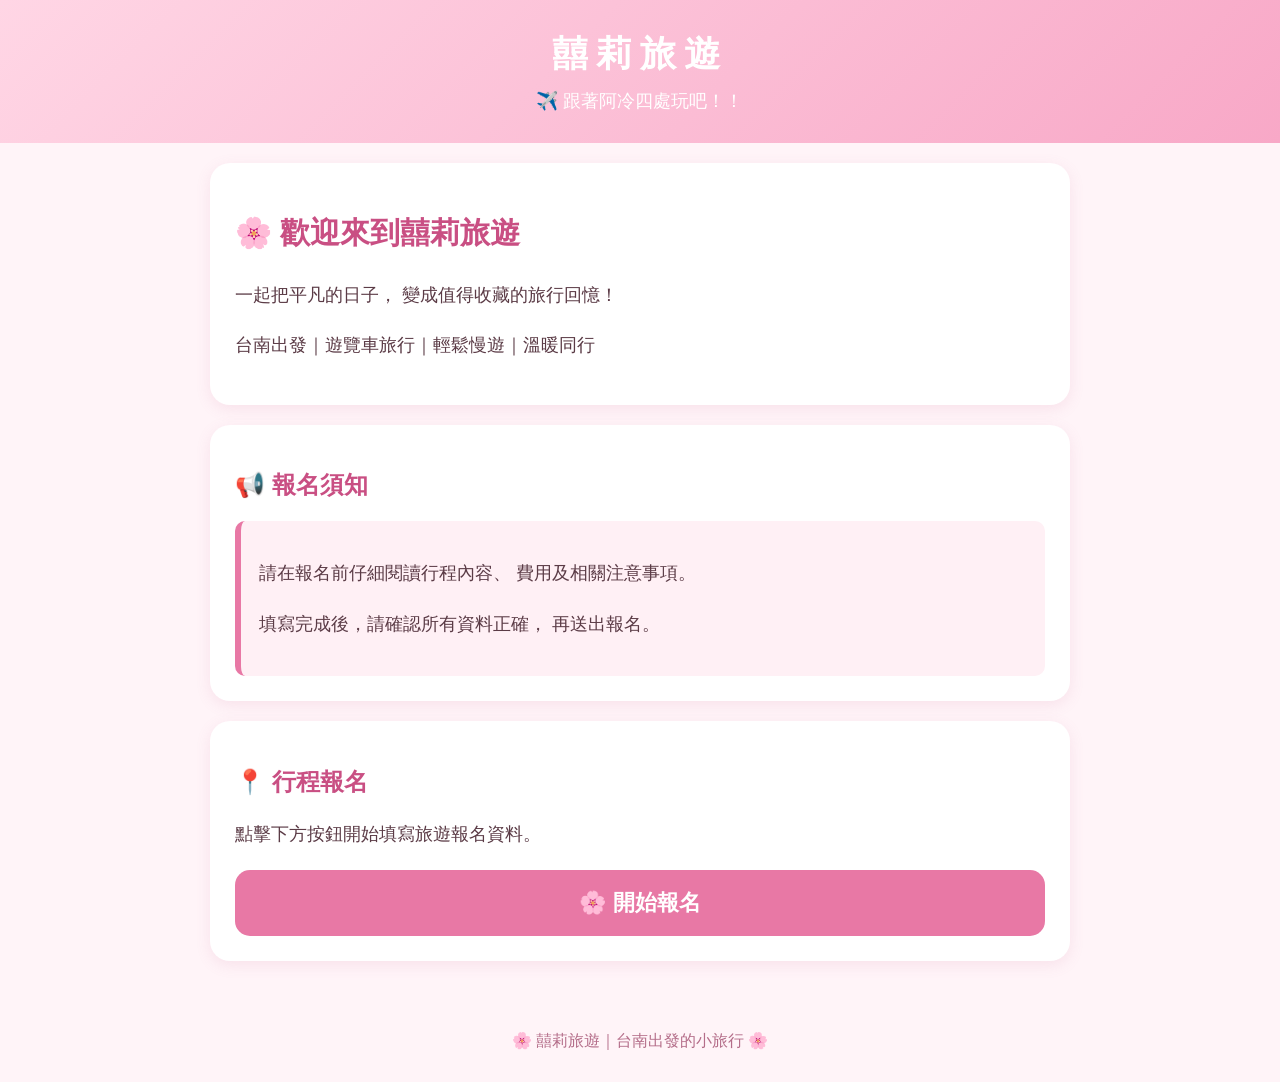
==== index.html @ 1eeaa3bc "Create index.html" ====
<!DOCTYPE html>
<html lang="zh-TW">
<head>
    <meta charset="UTF-8">
    <meta name="viewport" content="width=device-width, initial-scale=1.0">

    <title>囍莉旅遊｜旅遊報名</title>

    <style>
        * {
            box-sizing: border-box;
        }

        body {
            margin: 0;
            font-family: "Microsoft JhengHei", "Noto Sans TC", sans-serif;
            background: #fff4f8;
            color: #5b3b46;
        }

        header {
            padding: 30px 20px;
            text-align: center;
            background: linear-gradient(135deg, #ffd6e5, #f8a8c7);
        }

        .logo {
            font-size: 36px;
            font-weight: bold;
            color: white;
            letter-spacing: 8px;
        }

        .subtitle {
            margin-top: 10px;
            font-size: 18px;
            color: #fff;
        }

        .container {
            max-width: 900px;
            margin: auto;
            padding: 20px;
        }

        .card {
            background: white;
            border-radius: 20px;
            padding: 25px;
            margin-bottom: 20px;
            box-shadow: 0 4px 15px rgba(200, 100, 140, 0.12);
        }

        h1 {
            font-size: 30px;
            color: #c94f83;
        }

        h2 {
            font-size: 24px;
            color: #c94f83;
        }

        p {
            font-size: 18px;
            line-height: 1.8;
        }

        .button {
            display: block;
            width: 100%;
            padding: 18px;
            border: none;
            border-radius: 15px;
            background: #e878a5;
            color: white;
            font-size: 22px;
            font-weight: bold;
            text-align: center;
            cursor: pointer;
            margin-top: 20px;
        }

        .button:hover {
            background: #d85c8d;
        }

        .notice {
            background: #fff0f5;
            border-left: 6px solid #e878a5;
            padding: 18px;
            border-radius: 10px;
        }

        footer {
            text-align: center;
            padding: 30px 20px;
            color: #b46d89;
        }
    </style>
</head>

<body>

    <header>
        <div class="logo">囍莉旅遊</div>
        <div class="subtitle">✈️ 跟著阿冷四處玩吧！！</div>
    </header>

    <main class="container">

        <section class="card">
            <h1>🌸 歡迎來到囍莉旅遊</h1>

            <p>
                一起把平凡的日子，
                變成值得收藏的旅行回憶！
            </p>

            <p>
                台南出發｜遊覽車旅行｜輕鬆慢遊｜溫暖同行
            </p>
        </section>

        <section class="card">
            <h2>📢 報名須知</h2>

            <div class="notice">
                <p>
                    請在報名前仔細閱讀行程內容、
                    費用及相關注意事項。
                </p>

                <p>
                    填寫完成後，請確認所有資料正確，
                    再送出報名。
                </p>
            </div>
        </section>

        <section class="card">
            <h2>📍 行程報名</h2>

            <p>
                點擊下方按鈕開始填寫旅遊報名資料。
            </p>

            <button class="button">
                🌸 開始報名
            </button>
        </section>

    </main>

    <footer>
        🌸 囍莉旅遊｜台南出發的小旅行 🌸
    </footer>

</body>
</html>
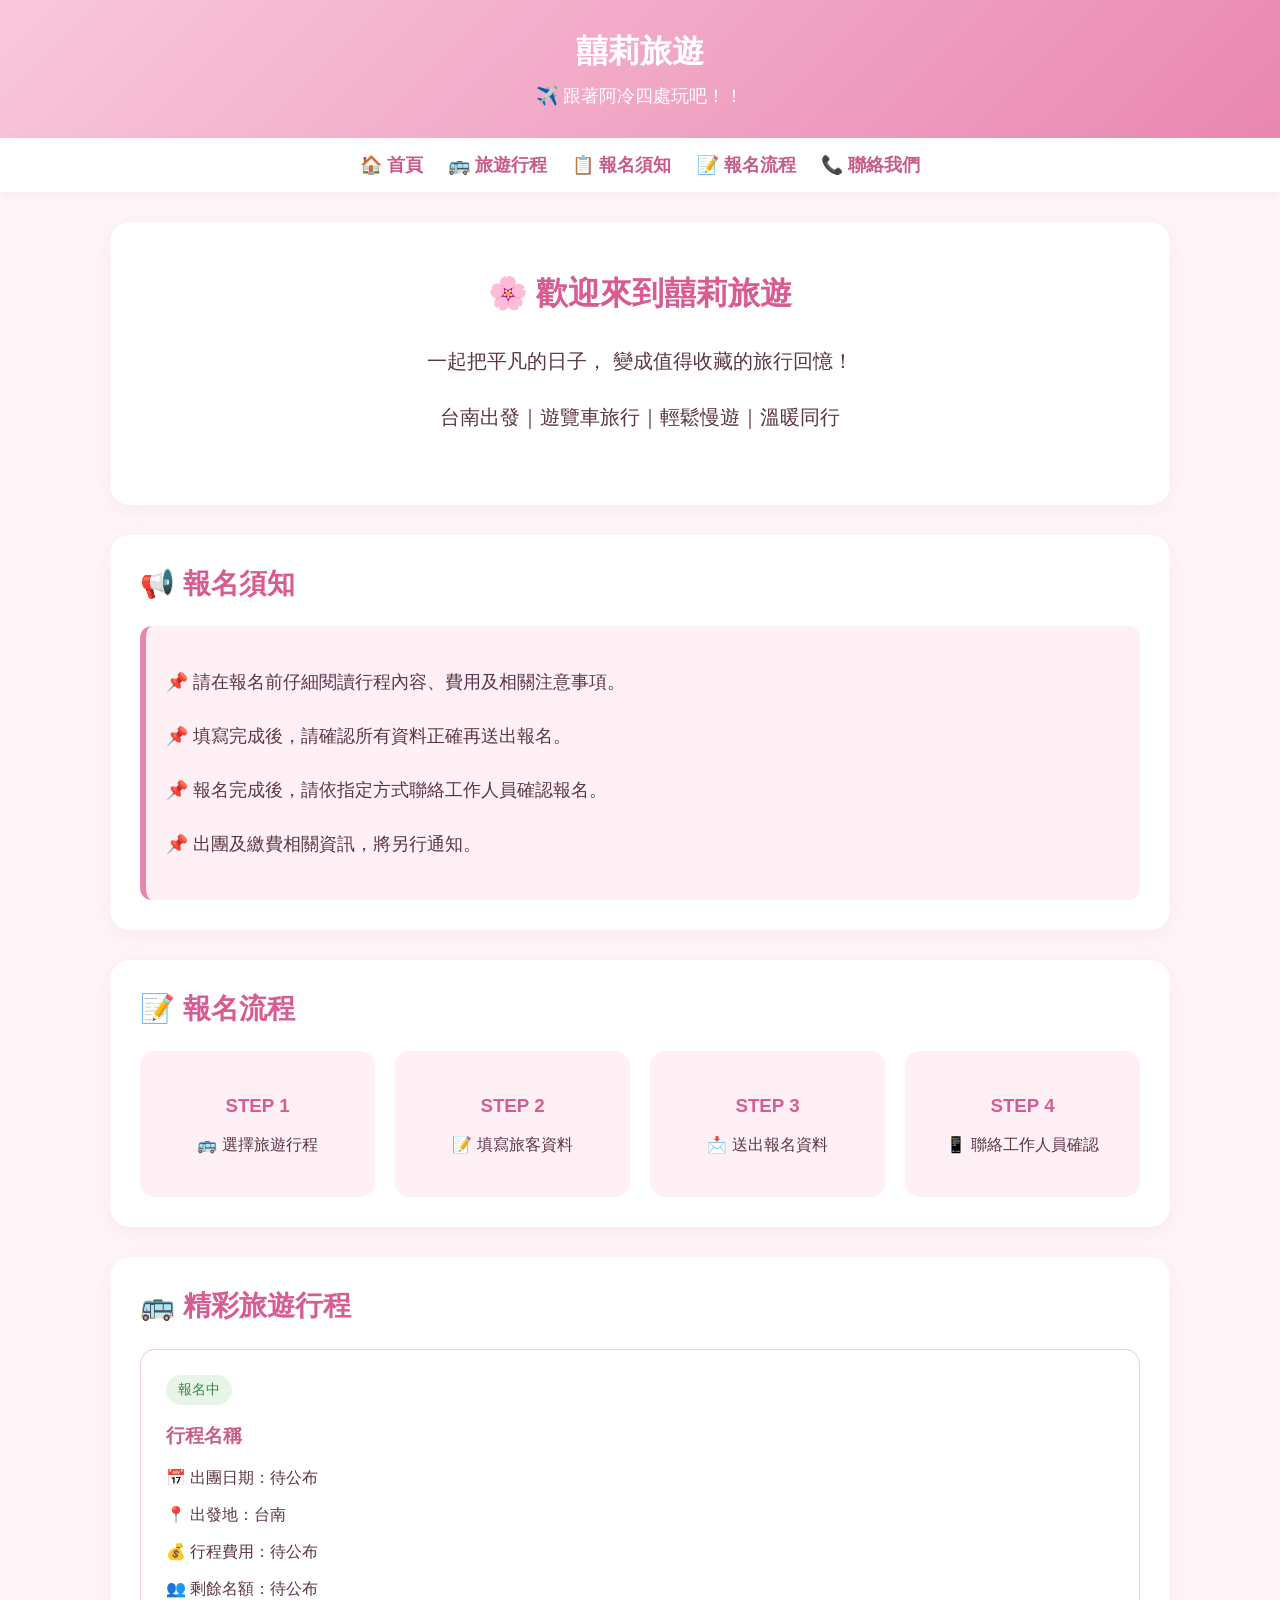
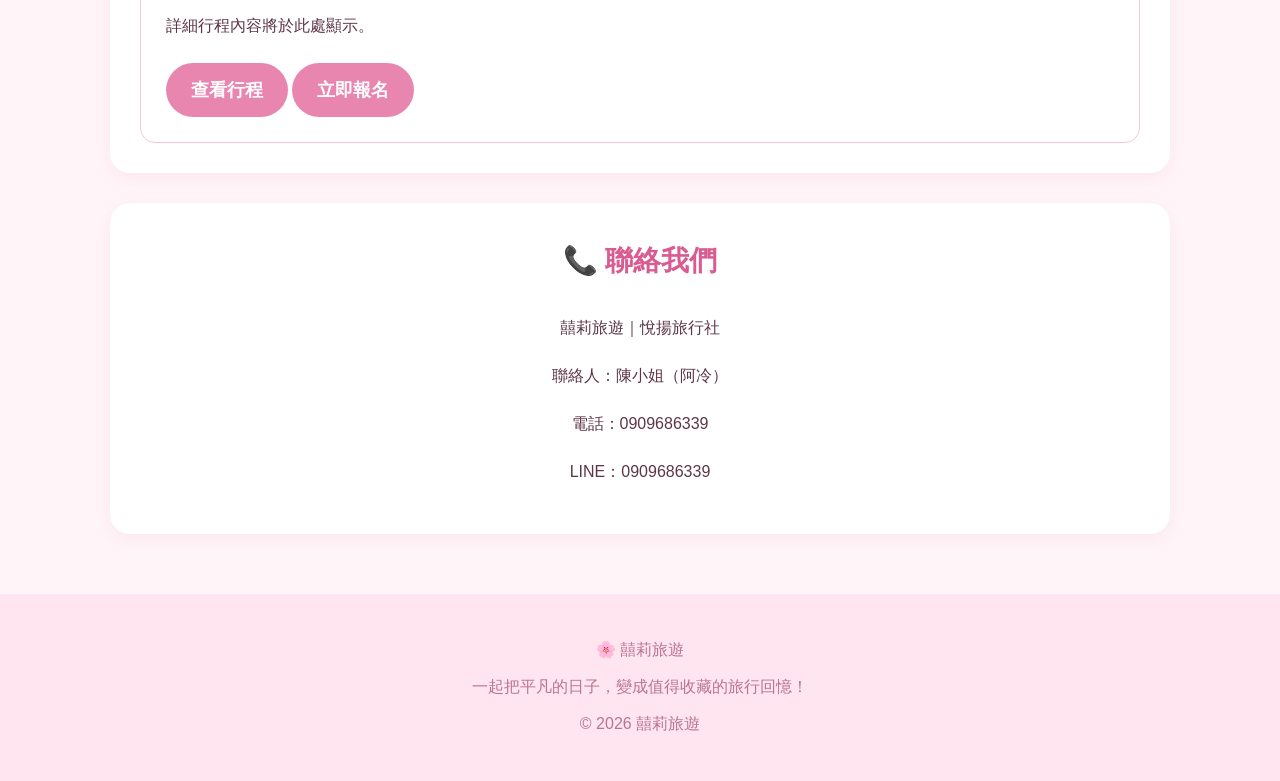
==== commit d6b7c51e: "建立網站完整架構" ====
--- a/index.html
+++ b/index.html
@@ -1,160 +1,352 @@
 <!DOCTYPE html>
 <html lang="zh-TW">
 <head>
-    <meta charset="UTF-8">
-    <meta name="viewport" content="width=device-width, initial-scale=1.0">
-
-    <title>囍莉旅遊｜旅遊報名</title>
-
-    <style>
-        * {
-            box-sizing: border-box;
-        }
-
-        body {
-            margin: 0;
-            font-family: "Microsoft JhengHei", "Noto Sans TC", sans-serif;
-            background: #fff4f8;
-            color: #5b3b46;
-        }
-
-        header {
-            padding: 30px 20px;
-            text-align: center;
-            background: linear-gradient(135deg, #ffd6e5, #f8a8c7);
-        }
-
-        .logo {
-            font-size: 36px;
-            font-weight: bold;
-            color: white;
-            letter-spacing: 8px;
-        }
-
-        .subtitle {
-            margin-top: 10px;
-            font-size: 18px;
-            color: #fff;
-        }
-
-        .container {
-            max-width: 900px;
-            margin: auto;
-            padding: 20px;
-        }
-
-        .card {
-            background: white;
-            border-radius: 20px;
-            padding: 25px;
-            margin-bottom: 20px;
-            box-shadow: 0 4px 15px rgba(200, 100, 140, 0.12);
-        }
-
-        h1 {
-            font-size: 30px;
-            color: #c94f83;
-        }
-
-        h2 {
-            font-size: 24px;
-            color: #c94f83;
-        }
-
-        p {
-            font-size: 18px;
-            line-height: 1.8;
-        }
-
-        .button {
-            display: block;
-            width: 100%;
-            padding: 18px;
-            border: none;
-            border-radius: 15px;
-            background: #e878a5;
-            color: white;
-            font-size: 22px;
-            font-weight: bold;
-            text-align: center;
-            cursor: pointer;
-            margin-top: 20px;
-        }
-
-        .button:hover {
-            background: #d85c8d;
-        }
-
-        .notice {
-            background: #fff0f5;
-            border-left: 6px solid #e878a5;
-            padding: 18px;
-            border-radius: 10px;
-        }
-
-        footer {
-            text-align: center;
-            padding: 30px 20px;
-            color: #b46d89;
-        }
-    </style>
+  <meta charset="UTF-8">
+  <meta name="viewport" content="width=device-width, initial-scale=1.0">
+
+  <title>囍莉旅遊｜線上報名</title>
+
+  <style>
+    * {
+      box-sizing: border-box;
+    }
+
+    body {
+      margin: 0;
+      font-family: "Noto Sans TC", Arial, sans-serif;
+      background: #fff5f8;
+      color: #5c3547;
+    }
+
+    /* 品牌 Banner */
+    .banner {
+      width: 100%;
+      padding: 30px 20px;
+      text-align: center;
+      background: linear-gradient(135deg, #f9c8dc, #e987b0);
+      color: white;
+    }
+
+    .banner h1 {
+      margin: 0;
+      font-size: 32px;
+    }
+
+    .banner p {
+      font-size: 18px;
+      margin: 10px 0 0;
+    }
+
+    /* 導覽列 */
+    nav {
+      background: white;
+      padding: 15px;
+      display: flex;
+      justify-content: center;
+      gap: 25px;
+      flex-wrap: wrap;
+      box-shadow: 0 3px 10px rgba(220, 120, 160, 0.1);
+    }
+
+    nav a {
+      color: #c75b89;
+      text-decoration: none;
+      font-weight: bold;
+      font-size: 18px;
+    }
+
+    nav a:hover {
+      color: #e986b0;
+    }
+
+    /* 主要內容 */
+    main {
+      max-width: 1100px;
+      margin: auto;
+      padding: 30px 20px;
+    }
+
+    section {
+      background: white;
+      border-radius: 20px;
+      padding: 30px;
+      margin-bottom: 30px;
+      box-shadow: 0 5px 20px rgba(220, 120, 160, 0.1);
+    }
+
+    section h2 {
+      color: #d85c91;
+      font-size: 28px;
+      margin-top: 0;
+    }
+
+    /* 歡迎區 */
+    .welcome {
+      text-align: center;
+      padding: 50px 30px;
+    }
+
+    .welcome h2 {
+      font-size: 32px;
+    }
+
+    .welcome p {
+      font-size: 20px;
+      line-height: 1.8;
+    }
+
+    /* 報名須知 */
+    .notice {
+      background: #fff0f6;
+      border-left: 6px solid #e986b0;
+      padding: 20px;
+      border-radius: 12px;
+      font-size: 18px;
+      line-height: 2;
+    }
+
+    /* 報名流程 */
+    .steps {
+      display: grid;
+      grid-template-columns: repeat(auto-fit, minmax(200px, 1fr));
+      gap: 20px;
+    }
+
+    .step {
+      background: #fff0f6;
+      padding: 25px;
+      border-radius: 15px;
+      text-align: center;
+    }
+
+    .step h3 {
+      color: #d85c91;
+    }
+
+    /* 行程區 */
+    .trip-list {
+      display: grid;
+      grid-template-columns: repeat(auto-fit, minmax(280px, 1fr));
+      gap: 20px;
+    }
+
+    .trip-card {
+      border: 1px solid #f5c6d9;
+      border-radius: 15px;
+      padding: 25px;
+      background: white;
+    }
+
+    .trip-card h3 {
+      color: #c75b89;
+    }
+
+    .trip-status {
+      display: inline-block;
+      background: #e6f5e7;
+      color: #398346;
+      padding: 6px 12px;
+      border-radius: 20px;
+      font-size: 14px;
+    }
+
+    /* 按鈕 */
+    .button {
+      display: inline-block;
+      background: #e986b0;
+      color: white;
+      padding: 15px 25px;
+      border-radius: 30px;
+      text-decoration: none;
+      font-weight: bold;
+      font-size: 18px;
+      margin-top: 10px;
+    }
+
+    .button:hover {
+      background: #d85c91;
+    }
+
+    /* 聯絡資訊 */
+    .contact {
+      text-align: center;
+      line-height: 2;
+    }
+
+    /* 頁尾 */
+    footer {
+      text-align: center;
+      padding: 30px 20px;
+      color: #b87591;
+      background: #ffe5ef;
+    }
+
+    /* 手機版 */
+    @media (max-width: 600px) {
+      .banner h1 {
+        font-size: 26px;
+      }
+
+      nav {
+        gap: 15px;
+      }
+
+      nav a {
+        font-size: 16px;
+      }
+
+      main {
+        padding: 20px 12px;
+      }
+
+      section {
+        padding: 20px;
+      }
+
+      section h2 {
+        font-size: 24px;
+      }
+
+      .welcome h2 {
+        font-size: 26px;
+      }
+
+      .welcome p {
+        font-size: 18px;
+      }
+    }
+  </style>
 </head>
 
 <body>
 
-    <header>
-        <div class="logo">囍莉旅遊</div>
-        <div class="subtitle">✈️ 跟著阿冷四處玩吧！！</div>
-    </header>
-
-    <main class="container">
-
-        <section class="card">
-            <h1>🌸 歡迎來到囍莉旅遊</h1>
-
-            <p>
-                一起把平凡的日子，
-                變成值得收藏的旅行回憶！
-            </p>
-
-            <p>
-                台南出發｜遊覽車旅行｜輕鬆慢遊｜溫暖同行
-            </p>
-        </section>
-
-        <section class="card">
-            <h2>📢 報名須知</h2>
-
-            <div class="notice">
-                <p>
-                    請在報名前仔細閱讀行程內容、
-                    費用及相關注意事項。
-                </p>
-
-                <p>
-                    填寫完成後，請確認所有資料正確，
-                    再送出報名。
-                </p>
-            </div>
-        </section>
-
-        <section class="card">
-            <h2>📍 行程報名</h2>
-
-            <p>
-                點擊下方按鈕開始填寫旅遊報名資料。
-            </p>
-
-            <button class="button">
-                🌸 開始報名
-            </button>
-        </section>
-
-    </main>
-
-    <footer>
-        🌸 囍莉旅遊｜台南出發的小旅行 🌸
-    </footer>
+  <!-- 品牌 Banner -->
+  <header class="banner">
+    <h1>囍莉旅遊</h1>
+    <p>✈️ 跟著阿冷四處玩吧！！</p>
+  </header>
+
+  <!-- 網站導覽 -->
+  <nav>
+    <a href="#home">🏠 首頁</a>
+    <a href="#trips">🚌 旅遊行程</a>
+    <a href="#notice">📋 報名須知</a>
+    <a href="#process">📝 報名流程</a>
+    <a href="#contact">📞 聯絡我們</a>
+  </nav>
+
+  <main>
+
+    <!-- 歡迎區 -->
+    <section id="home" class="welcome">
+      <h2>🌸 歡迎來到囍莉旅遊</h2>
+
+      <p>
+        一起把平凡的日子，
+        變成值得收藏的旅行回憶！
+      </p>
+
+      <p>
+        台南出發｜遊覽車旅行｜輕鬆慢遊｜溫暖同行
+      </p>
+    </section>
+
+    <!-- 報名須知 -->
+    <section id="notice">
+      <h2>📢 報名須知</h2>
+
+      <div class="notice">
+        <p>📌 請在報名前仔細閱讀行程內容、費用及相關注意事項。</p>
+
+        <p>📌 填寫完成後，請確認所有資料正確再送出報名。</p>
+
+        <p>📌 報名完成後，請依指定方式聯絡工作人員確認報名。</p>
+
+        <p>📌 出團及繳費相關資訊，將另行通知。</p>
+      </div>
+    </section>
+
+    <!-- 報名流程 -->
+    <section id="process">
+      <h2>📝 報名流程</h2>
+
+      <div class="steps">
+
+        <div class="step">
+          <h3>STEP 1</h3>
+          <p>🚌 選擇旅遊行程</p>
+        </div>
+
+        <div class="step">
+          <h3>STEP 2</h3>
+          <p>📝 填寫旅客資料</p>
+        </div>
+
+        <div class="step">
+          <h3>STEP 3</h3>
+          <p>📩 送出報名資料</p>
+        </div>
+
+        <div class="step">
+          <h3>STEP 4</h3>
+          <p>📱 聯絡工作人員確認</p>
+        </div>
+
+      </div>
+    </section>
+
+    <!-- 旅遊行程 -->
+    <section id="trips">
+      <h2>🚌 精彩旅遊行程</h2>
+
+      <div class="trip-list">
+
+        <div class="trip-card">
+          <span class="trip-status">報名中</span>
+
+          <h3>行程名稱</h3>
+
+          <p>📅 出團日期：待公布</p>
+
+          <p>📍 出發地：台南</p>
+
+          <p>💰 行程費用：待公布</p>
+
+          <p>👥 剩餘名額：待公布</p>
+
+          <p>詳細行程內容將於此處顯示。</p>
+
+          <a href="#" class="button">查看行程</a>
+
+          <a href="#" class="button">立即報名</a>
+        </div>
+
+      </div>
+    </section>
+
+    <!-- 聯絡資訊 -->
+    <section id="contact" class="contact">
+      <h2>📞 聯絡我們</h2>
+
+      <p>囍莉旅遊｜悅揚旅行社</p>
+
+      <p>聯絡人：陳小姐（阿冷）</p>
+
+      <p>電話：0909686339</p>
+
+      <p>LINE：0909686339</p>
+    </section>
+
+  </main>
+
+  <!-- 頁尾 -->
+  <footer>
+    <p>🌸 囍莉旅遊</p>
+
+    <p>一起把平凡的日子，變成值得收藏的旅行回憶！</p>
+
+    <p>© 2026 囍莉旅遊</p>
+  </footer>
 
 </body>
 </html>
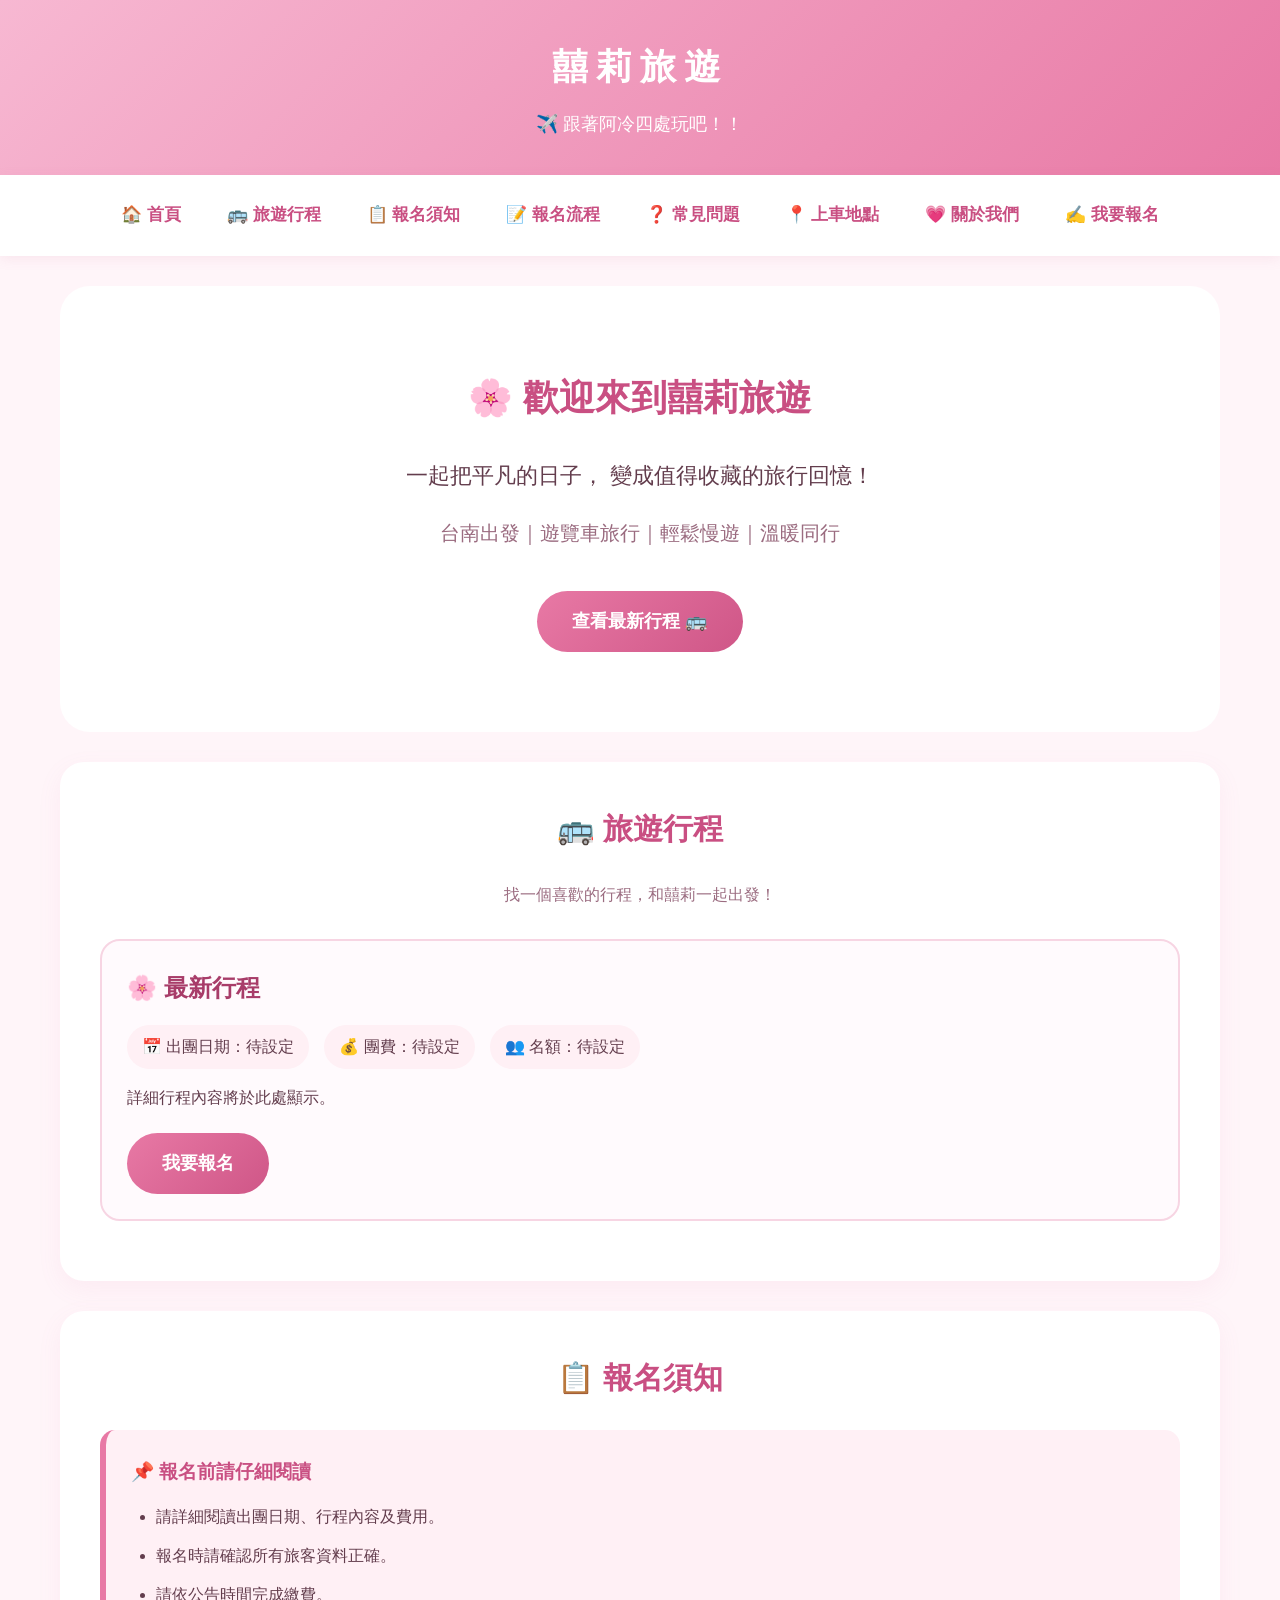
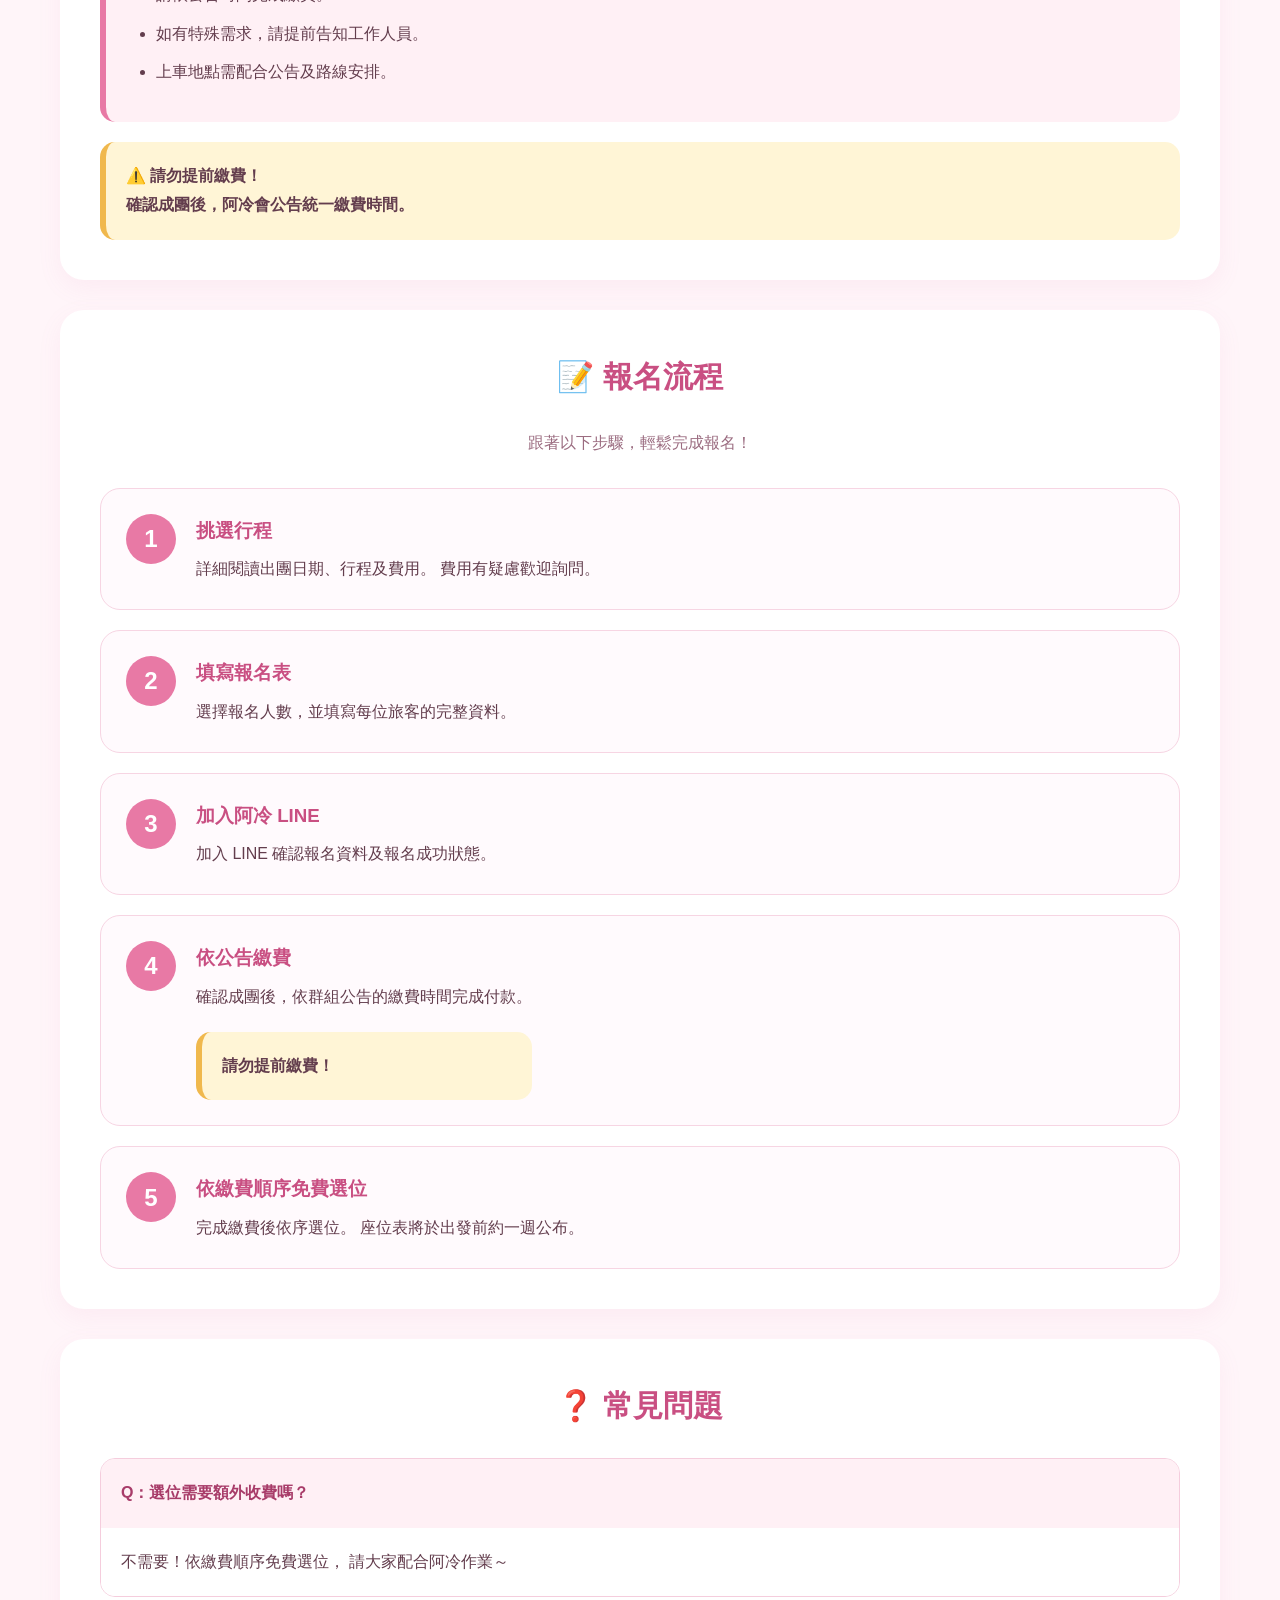
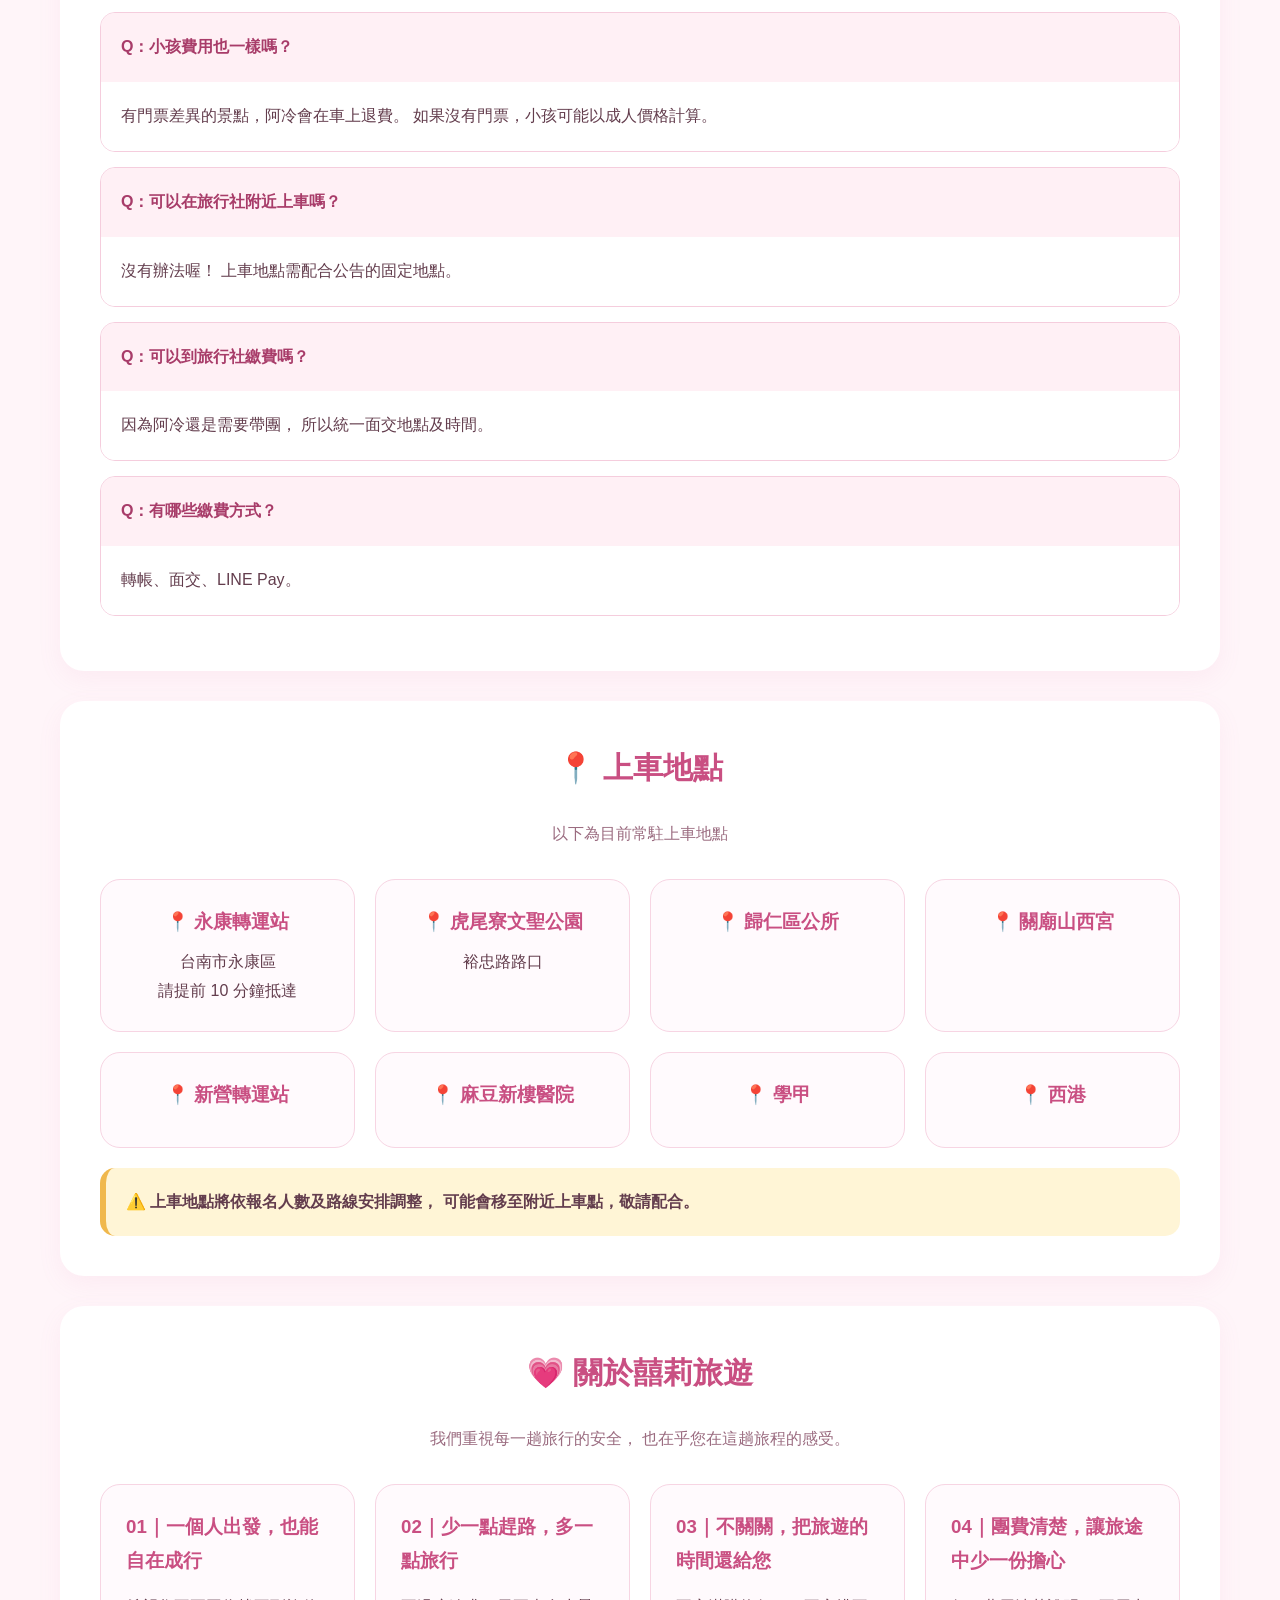
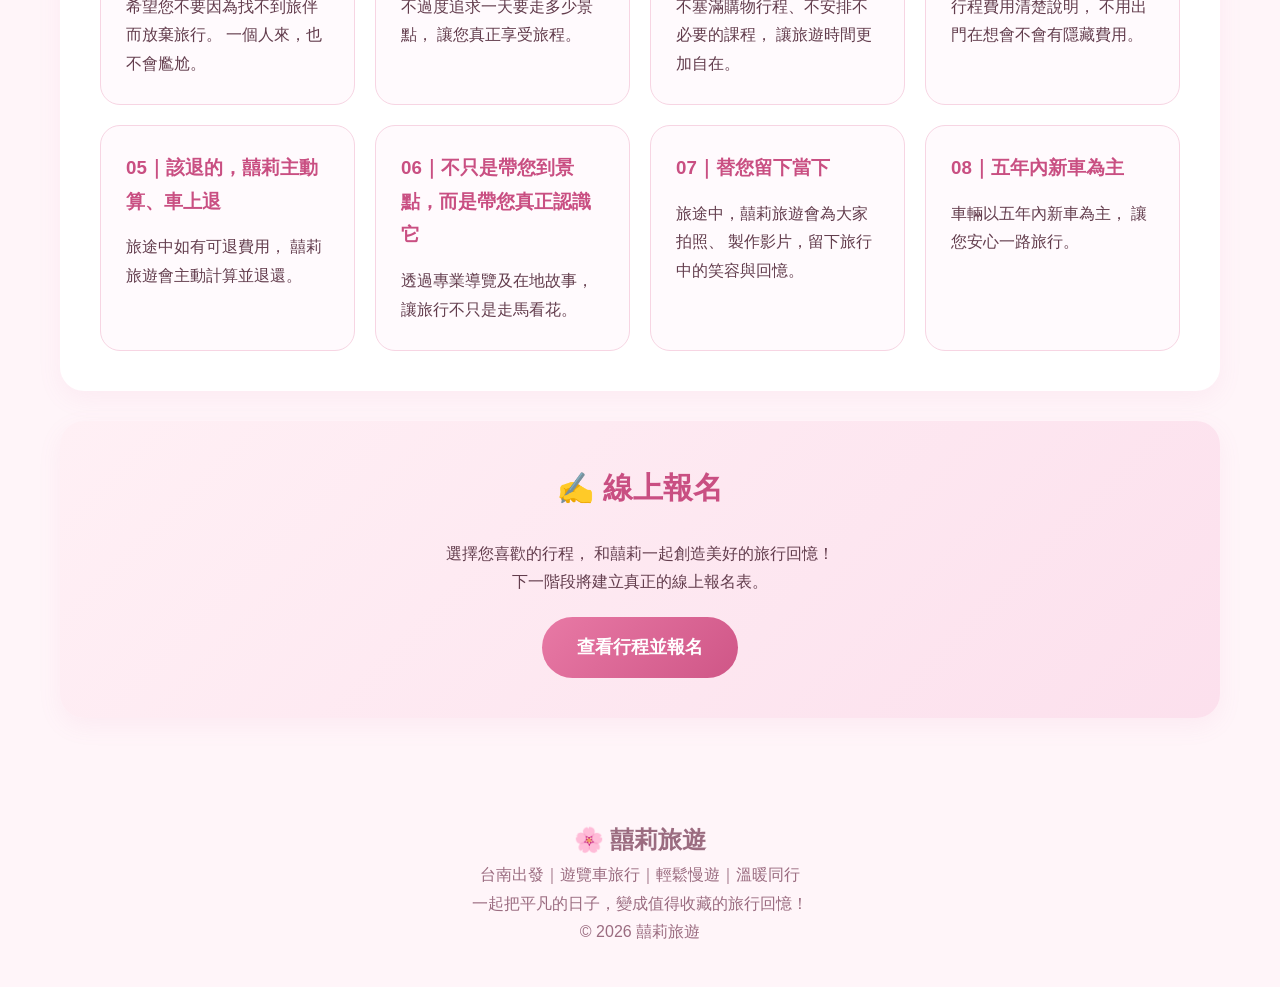
==== commit 53c8d1f3: "建立囍莉旅遊網站完整架構" ====
--- a/index.html
+++ b/index.html
@@ -1,244 +1,446 @@
+
 <!DOCTYPE html>
 <html lang="zh-TW">
 <head>
   <meta charset="UTF-8">
   <meta name="viewport" content="width=device-width, initial-scale=1.0">
 
-  <title>囍莉旅遊｜線上報名</title>
+  <title>囍莉旅遊｜跟著阿冷四處玩吧！</title>
+
+  <meta name="description" content="囍莉旅遊，台南出發，遊覽車旅行、輕鬆慢遊、溫暖同行。">
 
   <style>
     * {
       box-sizing: border-box;
+      margin: 0;
+      padding: 0;
+    }
+
+    html {
+      scroll-behavior: smooth;
     }
 
     body {
-      margin: 0;
-      font-family: "Noto Sans TC", Arial, sans-serif;
-      background: #fff5f8;
-      color: #5c3547;
-    }
-
-    /* 品牌 Banner */
-    .banner {
-      width: 100%;
-      padding: 30px 20px;
+      font-family: "Noto Sans TC", "Microsoft JhengHei", sans-serif;
+      background: #fff5f9;
+      color: #633d4d;
+      line-height: 1.8;
+    }
+
+    /* ===== 網站主色 ===== */
+
+    :root {
+      --pink: #e879a5;
+      --dark-pink: #c94f82;
+      --light-pink: #fff0f5;
+      --deep-pink: #a83c69;
+      --cream: #fffafc;
+      --text: #633d4d;
+    }
+
+    /* ===== 頁面標題 ===== */
+
+    .header {
+      background: linear-gradient(135deg, #f7b8d2, #e879a5);
+      color: white;
       text-align: center;
-      background: linear-gradient(135deg, #f9c8dc, #e987b0);
-      color: white;
-    }
-
-    .banner h1 {
-      margin: 0;
-      font-size: 32px;
-    }
-
-    .banner p {
+      padding: 35px 20px;
+    }
+
+    .header h1 {
+      font-size: 36px;
+      letter-spacing: 8px;
+      margin-bottom: 8px;
+    }
+
+    .header p {
       font-size: 18px;
-      margin: 10px 0 0;
-    }
-
-    /* 導覽列 */
-    nav {
+    }
+
+    /* ===== 導覽列 ===== */
+
+    .navbar {
       background: white;
-      padding: 15px;
+      position: sticky;
+      top: 0;
+      z-index: 100;
+      box-shadow: 0 3px 12px rgba(200, 100, 140, 0.1);
+    }
+
+    .nav-container {
+      max-width: 1200px;
+      margin: auto;
       display: flex;
       justify-content: center;
-      gap: 25px;
       flex-wrap: wrap;
-      box-shadow: 0 3px 10px rgba(220, 120, 160, 0.1);
-    }
-
-    nav a {
-      color: #c75b89;
+      gap: 10px;
+      padding: 15px;
+    }
+
+    .navbar a {
       text-decoration: none;
+      color: var(--dark-pink);
       font-weight: bold;
-      font-size: 18px;
-    }
-
-    nav a:hover {
-      color: #e986b0;
-    }
-
-    /* 主要內容 */
-    main {
-      max-width: 1100px;
+      padding: 10px 18px;
+      border-radius: 30px;
+      font-size: 17px;
+      transition: 0.3s;
+    }
+
+    .navbar a:hover {
+      background: var(--light-pink);
+    }
+
+    /* ===== 共用區塊 ===== */
+
+    .container {
+      max-width: 1200px;
       margin: auto;
       padding: 30px 20px;
     }
 
-    section {
+    .section {
       background: white;
+      border-radius: 24px;
+      padding: 40px;
+      margin-bottom: 30px;
+      box-shadow: 0 8px 25px rgba(220, 120, 160, 0.08);
+    }
+
+    .section-title {
+      font-size: 30px;
+      color: var(--dark-pink);
+      margin-bottom: 25px;
+      text-align: center;
+    }
+
+    .section-subtitle {
+      text-align: center;
+      color: #9b6c80;
+      margin-bottom: 30px;
+    }
+
+    /* ===== 首頁 ===== */
+
+    .hero {
+      text-align: center;
+      padding: 80px 30px;
+      background: white;
+      border-radius: 30px;
+      margin-bottom: 30px;
+    }
+
+    .hero h2 {
+      color: var(--dark-pink);
+      font-size: 36px;
+      margin-bottom: 25px;
+    }
+
+    .hero p {
+      font-size: 22px;
+      margin-bottom: 20px;
+    }
+
+    .hero .brand-text {
+      color: #9b6c80;
+      font-size: 20px;
+    }
+
+    /* ===== 按鈕 ===== */
+
+    .button {
+      display: inline-block;
+      background: linear-gradient(135deg, #e879a5, #cf5687);
+      color: white;
+      text-decoration: none;
+      padding: 14px 35px;
+      border-radius: 50px;
+      font-size: 18px;
+      font-weight: bold;
+      margin-top: 20px;
+      transition: 0.3s;
+    }
+
+    .button:hover {
+      transform: translateY(-3px);
+      box-shadow: 0 8px 20px rgba(200, 70, 130, 0.25);
+    }
+
+    /* ===== 行程 ===== */
+
+    .trip-card {
+      border: 2px solid #f7d5e3;
       border-radius: 20px;
-      padding: 30px;
-      margin-bottom: 30px;
-      box-shadow: 0 5px 20px rgba(220, 120, 160, 0.1);
-    }
-
-    section h2 {
-      color: #d85c91;
-      font-size: 28px;
-      margin-top: 0;
-    }
-
-    /* 歡迎區 */
-    .welcome {
-      text-align: center;
-      padding: 50px 30px;
-    }
-
-    .welcome h2 {
-      font-size: 32px;
-    }
-
-    .welcome p {
-      font-size: 20px;
-      line-height: 1.8;
-    }
-
-    /* 報名須知 */
-    .notice {
-      background: #fff0f6;
-      border-left: 6px solid #e986b0;
-      padding: 20px;
-      border-radius: 12px;
-      font-size: 18px;
-      line-height: 2;
-    }
-
-    /* 報名流程 */
-    .steps {
-      display: grid;
-      grid-template-columns: repeat(auto-fit, minmax(200px, 1fr));
-      gap: 20px;
-    }
-
-    .step {
-      background: #fff0f6;
+      padding: 25px;
+      margin-bottom: 20px;
+      background: #fffafd;
+    }
+
+    .trip-card h3 {
+      color: var(--deep-pink);
+      font-size: 24px;
+      margin-bottom: 15px;
+    }
+
+    .trip-info {
+      display: flex;
+      flex-wrap: wrap;
+      gap: 15px;
+      margin: 15px 0;
+    }
+
+    .trip-info span {
+      background: #fff0f5;
+      padding: 8px 15px;
+      border-radius: 30px;
+    }
+
+    /* ===== 報名須知 ===== */
+
+    .notice-box {
+      background: #fff0f5;
+      border-left: 6px solid var(--pink);
       padding: 25px;
       border-radius: 15px;
+      margin-bottom: 20px;
+    }
+
+    .notice-box h3 {
+      color: var(--dark-pink);
+      margin-bottom: 15px;
+    }
+
+    .notice-box ul {
+      padding-left: 25px;
+    }
+
+    .notice-box li {
+      margin-bottom: 10px;
+    }
+
+    .warning {
+      background: #fff5d6;
+      border-left: 6px solid #f0b84d;
+      padding: 20px;
+      border-radius: 15px;
+      margin-top: 20px;
+      font-weight: bold;
+    }
+
+    /* ===== 報名流程 ===== */
+
+    .process-list {
+      display: grid;
+      gap: 20px;
+    }
+
+    .process-item {
+      display: flex;
+      gap: 20px;
+      align-items: flex-start;
+      background: #fffafd;
+      border: 1px solid #f7d5e3;
+      padding: 25px;
+      border-radius: 20px;
+    }
+
+    .process-number {
+      min-width: 50px;
+      height: 50px;
+      background: var(--pink);
+      color: white;
+      border-radius: 50%;
+      display: flex;
+      align-items: center;
+      justify-content: center;
+      font-size: 24px;
+      font-weight: bold;
+    }
+
+    .process-item h3 {
+      color: var(--dark-pink);
+      margin-bottom: 8px;
+    }
+
+    /* ===== FAQ ===== */
+
+    .faq-item {
+      border: 1px solid #f5cddd;
+      border-radius: 15px;
+      margin-bottom: 15px;
+      overflow: hidden;
+    }
+
+    .faq-question {
+      background: #fff0f5;
+      padding: 20px;
+      font-weight: bold;
+      color: var(--deep-pink);
+    }
+
+    .faq-answer {
+      padding: 20px;
+      background: white;
+    }
+
+    /* ===== 上車地點 ===== */
+
+    .boarding-grid {
+      display: grid;
+      grid-template-columns: repeat(auto-fit, minmax(220px, 1fr));
+      gap: 20px;
+    }
+
+    .boarding-card {
+      background: #fffafd;
+      border: 1px solid #f7d5e3;
+      padding: 25px;
+      border-radius: 20px;
       text-align: center;
     }
 
-    .step h3 {
-      color: #d85c91;
-    }
-
-    /* 行程區 */
-    .trip-list {
+    .boarding-card h3 {
+      color: var(--dark-pink);
+      margin-bottom: 10px;
+    }
+
+    /* ===== 品牌理念 ===== */
+
+    .idea-grid {
       display: grid;
-      grid-template-columns: repeat(auto-fit, minmax(280px, 1fr));
+      grid-template-columns: repeat(auto-fit, minmax(250px, 1fr));
       gap: 20px;
     }
 
-    .trip-card {
-      border: 1px solid #f5c6d9;
-      border-radius: 15px;
+    .idea-card {
       padding: 25px;
-      background: white;
-    }
-
-    .trip-card h3 {
-      color: #c75b89;
-    }
-
-    .trip-status {
-      display: inline-block;
-      background: #e6f5e7;
-      color: #398346;
-      padding: 6px 12px;
       border-radius: 20px;
-      font-size: 14px;
-    }
-
-    /* 按鈕 */
-    .button {
-      display: inline-block;
-      background: #e986b0;
-      color: white;
-      padding: 15px 25px;
-      border-radius: 30px;
-      text-decoration: none;
-      font-weight: bold;
-      font-size: 18px;
-      margin-top: 10px;
-    }
-
-    .button:hover {
-      background: #d85c91;
-    }
-
-    /* 聯絡資訊 */
-    .contact {
+      background: #fffafd;
+      border: 1px solid #f7d5e3;
+    }
+
+    .idea-card h3 {
+      color: var(--dark-pink);
+      margin-bottom: 15px;
+    }
+
+    /* ===== 報名 ===== */
+
+    .registration {
       text-align: center;
-      line-height: 2;
-    }
-
-    /* 頁尾 */
-    footer {
+      background: linear-gradient(135deg, #fff0f5, #fce0ed);
+    }
+
+    /* ===== Footer ===== */
+
+    .footer {
       text-align: center;
-      padding: 30px 20px;
-      color: #b87591;
-      background: #ffe5ef;
-    }
-
-    /* 手機版 */
-    @media (max-width: 600px) {
-      .banner h1 {
-        font-size: 26px;
-      }
-
-      nav {
-        gap: 15px;
-      }
-
-      nav a {
+      padding: 40px 20px;
+      color: #9b6c80;
+    }
+
+    /* ===== 手機版 ===== */
+
+    @media (max-width: 768px) {
+
+      .header h1 {
+        font-size: 28px;
+        letter-spacing: 4px;
+      }
+
+      .header p {
         font-size: 16px;
       }
 
-      main {
-        padding: 20px 12px;
-      }
-
-      section {
+      .nav-container {
+        gap: 5px;
+      }
+
+      .navbar a {
+        font-size: 15px;
+        padding: 8px 12px;
+      }
+
+      .container {
+        padding: 15px;
+      }
+
+      .section {
+        padding: 25px 20px;
+      }
+
+      .section-title {
+        font-size: 25px;
+      }
+
+      .hero {
+        padding: 50px 20px;
+      }
+
+      .hero h2 {
+        font-size: 28px;
+      }
+
+      .hero p {
+        font-size: 18px;
+      }
+
+      .process-item {
         padding: 20px;
       }
 
-      section h2 {
-        font-size: 24px;
-      }
-
-      .welcome h2 {
-        font-size: 26px;
-      }
-
-      .welcome p {
-        font-size: 18px;
-      }
-    }
+      .process-number {
+        min-width: 40px;
+        height: 40px;
+        font-size: 20px;
+      }
+    }
+
   </style>
 </head>
 
 <body>
 
-  <!-- 品牌 Banner -->
-  <header class="banner">
+  <!-- ===== 頁面標題 ===== -->
+
+  <header class="header">
     <h1>囍莉旅遊</h1>
     <p>✈️ 跟著阿冷四處玩吧！！</p>
   </header>
 
-  <!-- 網站導覽 -->
-  <nav>
-    <a href="#home">🏠 首頁</a>
-    <a href="#trips">🚌 旅遊行程</a>
-    <a href="#notice">📋 報名須知</a>
-    <a href="#process">📝 報名流程</a>
-    <a href="#contact">📞 聯絡我們</a>
+
+  <!-- ===== 導覽列 ===== -->
+
+  <nav class="navbar">
+    <div class="nav-container">
+
+      <a href="#home">🏠 首頁</a>
+
+      <a href="#trips">🚌 旅遊行程</a>
+
+      <a href="#notice">📋 報名須知</a>
+
+      <a href="#process">📝 報名流程</a>
+
+      <a href="#faq">❓ 常見問題</a>
+
+      <a href="#boarding">📍 上車地點</a>
+
+      <a href="#about">💗 關於我們</a>
+
+      <a href="#registration">✍️ 我要報名</a>
+
+    </div>
   </nav>
 
-  <main>
-
-    <!-- 歡迎區 -->
-    <section id="home" class="welcome">
+
+  <main class="container">
+
+
+    <!-- ===== 首頁 ===== -->
+
+    <section id="home" class="hero">
+
       <h2>🌸 歡迎來到囍莉旅遊</h2>
 
       <p>
@@ -246,107 +448,529 @@
         變成值得收藏的旅行回憶！
       </p>
 
-      <p>
+      <p class="brand-text">
         台南出發｜遊覽車旅行｜輕鬆慢遊｜溫暖同行
       </p>
+
+      <a href="#trips" class="button">
+        查看最新行程 🚌
+      </a>
+
     </section>
 
-    <!-- 報名須知 -->
-    <section id="notice">
-      <h2>📢 報名須知</h2>
-
-      <div class="notice">
-        <p>📌 請在報名前仔細閱讀行程內容、費用及相關注意事項。</p>
-
-        <p>📌 填寫完成後，請確認所有資料正確再送出報名。</p>
-
-        <p>📌 報名完成後，請依指定方式聯絡工作人員確認報名。</p>
-
-        <p>📌 出團及繳費相關資訊，將另行通知。</p>
-      </div>
+
+    <!-- ===== 旅遊行程 ===== -->
+
+    <section id="trips" class="section">
+
+      <h2 class="section-title">
+        🚌 旅遊行程
+      </h2>
+
+      <p class="section-subtitle">
+        找一個喜歡的行程，和囍莉一起出發！
+      </p>
+
+      <div class="trip-card">
+
+        <h3>🌸 最新行程</h3>
+
+        <div class="trip-info">
+          <span>📅 出團日期：待設定</span>
+          <span>💰 團費：待設定</span>
+          <span>👥 名額：待設定</span>
+        </div>
+
+        <p>
+          詳細行程內容將於此處顯示。
+        </p>
+
+        <a href="#registration" class="button">
+          我要報名
+        </a>
+
+      </div>
+
     </section>
 
-    <!-- 報名流程 -->
-    <section id="process">
-      <h2>📝 報名流程</h2>
-
-      <div class="steps">
-
-        <div class="step">
-          <h3>STEP 1</h3>
-          <p>🚌 選擇旅遊行程</p>
-        </div>
-
-        <div class="step">
-          <h3>STEP 2</h3>
-          <p>📝 填寫旅客資料</p>
-        </div>
-
-        <div class="step">
-          <h3>STEP 3</h3>
-          <p>📩 送出報名資料</p>
-        </div>
-
-        <div class="step">
-          <h3>STEP 4</h3>
-          <p>📱 聯絡工作人員確認</p>
-        </div>
-
-      </div>
+
+    <!-- ===== 報名須知 ===== -->
+
+    <section id="notice" class="section">
+
+      <h2 class="section-title">
+        📋 報名須知
+      </h2>
+
+      <div class="notice-box">
+
+        <h3>📌 報名前請仔細閱讀</h3>
+
+        <ul>
+          <li>請詳細閱讀出團日期、行程內容及費用。</li>
+
+          <li>報名時請確認所有旅客資料正確。</li>
+
+          <li>請依公告時間完成繳費。</li>
+
+          <li>如有特殊需求，請提前告知工作人員。</li>
+
+          <li>上車地點需配合公告及路線安排。</li>
+
+        </ul>
+
+      </div>
+
+      <div class="warning">
+
+        ⚠️ 請勿提前繳費！
+
+        <br>
+
+        確認成團後，阿冷會公告統一繳費時間。
+
+      </div>
+
     </section>
 
-    <!-- 旅遊行程 -->
-    <section id="trips">
-      <h2>🚌 精彩旅遊行程</h2>
-
-      <div class="trip-list">
-
-        <div class="trip-card">
-          <span class="trip-status">報名中</span>
-
-          <h3>行程名稱</h3>
-
-          <p>📅 出團日期：待公布</p>
-
-          <p>📍 出發地：台南</p>
-
-          <p>💰 行程費用：待公布</p>
-
-          <p>👥 剩餘名額：待公布</p>
-
-          <p>詳細行程內容將於此處顯示。</p>
-
-          <a href="#" class="button">查看行程</a>
-
-          <a href="#" class="button">立即報名</a>
-        </div>
-
-      </div>
+
+    <!-- ===== 報名流程 ===== -->
+
+    <section id="process" class="section">
+
+      <h2 class="section-title">
+        📝 報名流程
+      </h2>
+
+      <p class="section-subtitle">
+        跟著以下步驟，輕鬆完成報名！
+      </p>
+
+      <div class="process-list">
+
+        <div class="process-item">
+
+          <div class="process-number">1</div>
+
+          <div>
+            <h3>挑選行程</h3>
+
+            <p>
+              詳細閱讀出團日期、行程及費用。
+              費用有疑慮歡迎詢問。
+            </p>
+          </div>
+
+        </div>
+
+
+        <div class="process-item">
+
+          <div class="process-number">2</div>
+
+          <div>
+            <h3>填寫報名表</h3>
+
+            <p>
+              選擇報名人數，並填寫每位旅客的完整資料。
+            </p>
+          </div>
+
+        </div>
+
+
+        <div class="process-item">
+
+          <div class="process-number">3</div>
+
+          <div>
+            <h3>加入阿冷 LINE</h3>
+
+            <p>
+              加入 LINE 確認報名資料及報名成功狀態。
+            </p>
+          </div>
+
+        </div>
+
+
+        <div class="process-item">
+
+          <div class="process-number">4</div>
+
+          <div>
+            <h3>依公告繳費</h3>
+
+            <p>
+              確認成團後，依群組公告的繳費時間完成付款。
+            </p>
+
+            <div class="warning">
+              請勿提前繳費！
+            </div>
+
+          </div>
+
+        </div>
+
+
+        <div class="process-item">
+
+          <div class="process-number">5</div>
+
+          <div>
+            <h3>依繳費順序免費選位</h3>
+
+            <p>
+              完成繳費後依序選位。
+              座位表將於出發前約一週公布。
+            </p>
+
+          </div>
+
+        </div>
+
+      </div>
+
     </section>
 
-    <!-- 聯絡資訊 -->
-    <section id="contact" class="contact">
-      <h2>📞 聯絡我們</h2>
-
-      <p>囍莉旅遊｜悅揚旅行社</p>
-
-      <p>聯絡人：陳小姐（阿冷）</p>
-
-      <p>電話：0909686339</p>
-
-      <p>LINE：0909686339</p>
+
+    <!-- ===== 常見問題 ===== -->
+
+    <section id="faq" class="section">
+
+      <h2 class="section-title">
+        ❓ 常見問題
+      </h2>
+
+      <div class="faq-item">
+
+        <div class="faq-question">
+          Q：選位需要額外收費嗎？
+        </div>
+
+        <div class="faq-answer">
+          不需要！依繳費順序免費選位，
+          請大家配合阿冷作業～
+        </div>
+
+      </div>
+
+
+      <div class="faq-item">
+
+        <div class="faq-question">
+          Q：小孩費用也一樣嗎？
+        </div>
+
+        <div class="faq-answer">
+          有門票差異的景點，阿冷會在車上退費。
+          如果沒有門票，小孩可能以成人價格計算。
+        </div>
+
+      </div>
+
+
+      <div class="faq-item">
+
+        <div class="faq-question">
+          Q：可以在旅行社附近上車嗎？
+        </div>
+
+        <div class="faq-answer">
+          沒有辦法喔！
+          上車地點需配合公告的固定地點。
+        </div>
+
+      </div>
+
+
+      <div class="faq-item">
+
+        <div class="faq-question">
+          Q：可以到旅行社繳費嗎？
+        </div>
+
+        <div class="faq-answer">
+          因為阿冷還是需要帶團，
+          所以統一面交地點及時間。
+        </div>
+
+      </div>
+
+
+      <div class="faq-item">
+
+        <div class="faq-question">
+          Q：有哪些繳費方式？
+        </div>
+
+        <div class="faq-answer">
+          轉帳、面交、LINE Pay。
+        </div>
+
+      </div>
+
     </section>
 
+
+    <!-- ===== 上車地點 ===== -->
+
+    <section id="boarding" class="section">
+
+      <h2 class="section-title">
+        📍 上車地點
+      </h2>
+
+      <p class="section-subtitle">
+        以下為目前常駐上車地點
+      </p>
+
+      <div class="boarding-grid">
+
+        <div class="boarding-card">
+
+          <h3>📍 永康轉運站</h3>
+
+          <p>
+            台南市永康區
+          </p>
+
+          <p>
+            請提前 10 分鐘抵達
+          </p>
+
+        </div>
+
+
+        <div class="boarding-card">
+
+          <h3>📍 虎尾寮文聖公園</h3>
+
+          <p>
+            裕忠路路口
+          </p>
+
+        </div>
+
+
+        <div class="boarding-card">
+
+          <h3>📍 歸仁區公所</h3>
+
+        </div>
+
+
+        <div class="boarding-card">
+
+          <h3>📍 關廟山西宮</h3>
+
+        </div>
+
+
+        <div class="boarding-card">
+
+          <h3>📍 新營轉運站</h3>
+
+        </div>
+
+
+        <div class="boarding-card">
+
+          <h3>📍 麻豆新樓醫院</h3>
+
+        </div>
+
+
+        <div class="boarding-card">
+
+          <h3>📍 學甲</h3>
+
+        </div>
+
+
+        <div class="boarding-card">
+
+          <h3>📍 西港</h3>
+
+        </div>
+
+      </div>
+
+      <div class="warning">
+
+        ⚠️ 上車地點將依報名人數及路線安排調整，
+        可能會移至附近上車點，敬請配合。
+
+      </div>
+
+    </section>
+
+
+    <!-- ===== 關於囍莉 ===== -->
+
+    <section id="about" class="section">
+
+      <h2 class="section-title">
+        💗 關於囍莉旅遊
+      </h2>
+
+      <p class="section-subtitle">
+        我們重視每一趟旅行的安全，
+        也在乎您在這趟旅程的感受。
+      </p>
+
+      <div class="idea-grid">
+
+
+        <div class="idea-card">
+
+          <h3>01｜一個人出發，也能自在成行</h3>
+
+          <p>
+            希望您不要因為找不到旅伴而放棄旅行。
+            一個人來，也不會尷尬。
+          </p>
+
+        </div>
+
+
+        <div class="idea-card">
+
+          <h3>02｜少一點趕路，多一點旅行</h3>
+
+          <p>
+            不過度追求一天要走多少景點，
+            讓您真正享受旅程。
+          </p>
+
+        </div>
+
+
+        <div class="idea-card">
+
+          <h3>03｜不關關，把旅遊的時間還給您</h3>
+
+          <p>
+            不塞滿購物行程、不安排不必要的課程，
+            讓旅遊時間更加自在。
+          </p>
+
+        </div>
+
+
+        <div class="idea-card">
+
+          <h3>04｜團費清楚，讓旅途中少一份擔心</h3>
+
+          <p>
+            行程費用清楚說明，
+            不用出門在想會不會有隱藏費用。
+          </p>
+
+        </div>
+
+
+        <div class="idea-card">
+
+          <h3>05｜該退的，囍莉主動算、車上退</h3>
+
+          <p>
+            旅途中如有可退費用，
+            囍莉旅遊會主動計算並退還。
+          </p>
+
+        </div>
+
+
+        <div class="idea-card">
+
+          <h3>06｜不只是帶您到景點，而是帶您真正認識它</h3>
+
+          <p>
+            透過專業導覽及在地故事，
+            讓旅行不只是走馬看花。
+          </p>
+
+        </div>
+
+
+        <div class="idea-card">
+
+          <h3>07｜替您留下當下</h3>
+
+          <p>
+            旅途中，囍莉旅遊會為大家拍照、
+            製作影片，留下旅行中的笑容與回憶。
+          </p>
+
+        </div>
+
+
+        <div class="idea-card">
+
+          <h3>08｜五年內新車為主</h3>
+
+          <p>
+            車輛以五年內新車為主，
+            讓您安心一路旅行。
+          </p>
+
+        </div>
+
+
+      </div>
+
+    </section>
+
+
+    <!-- ===== 線上報名 ===== -->
+
+    <section id="registration" class="section registration">
+
+      <h2 class="section-title">
+        ✍️ 線上報名
+      </h2>
+
+      <p>
+        選擇您喜歡的行程，
+        和囍莉一起創造美好的旅行回憶！
+      </p>
+
+      <p>
+        下一階段將建立真正的線上報名表。
+      </p>
+
+      <a href="#trips" class="button">
+        查看行程並報名
+      </a>
+
+    </section>
+
+
   </main>
 
-  <!-- 頁尾 -->
-  <footer>
-    <p>🌸 囍莉旅遊</p>
-
-    <p>一起把平凡的日子，變成值得收藏的旅行回憶！</p>
-
-    <p>© 2026 囍莉旅遊</p>
+
+  <!-- ===== Footer ===== -->
+
+  <footer class="footer">
+
+    <h2>🌸 囍莉旅遊</h2>
+
+    <p>
+      台南出發｜遊覽車旅行｜輕鬆慢遊｜溫暖同行
+    </p>
+
+    <p>
+      一起把平凡的日子，變成值得收藏的旅行回憶！
+    </p>
+
+    <p>
+      © 2026 囍莉旅遊
+    </p>
+
   </footer>
+
 
 </body>
 </html>
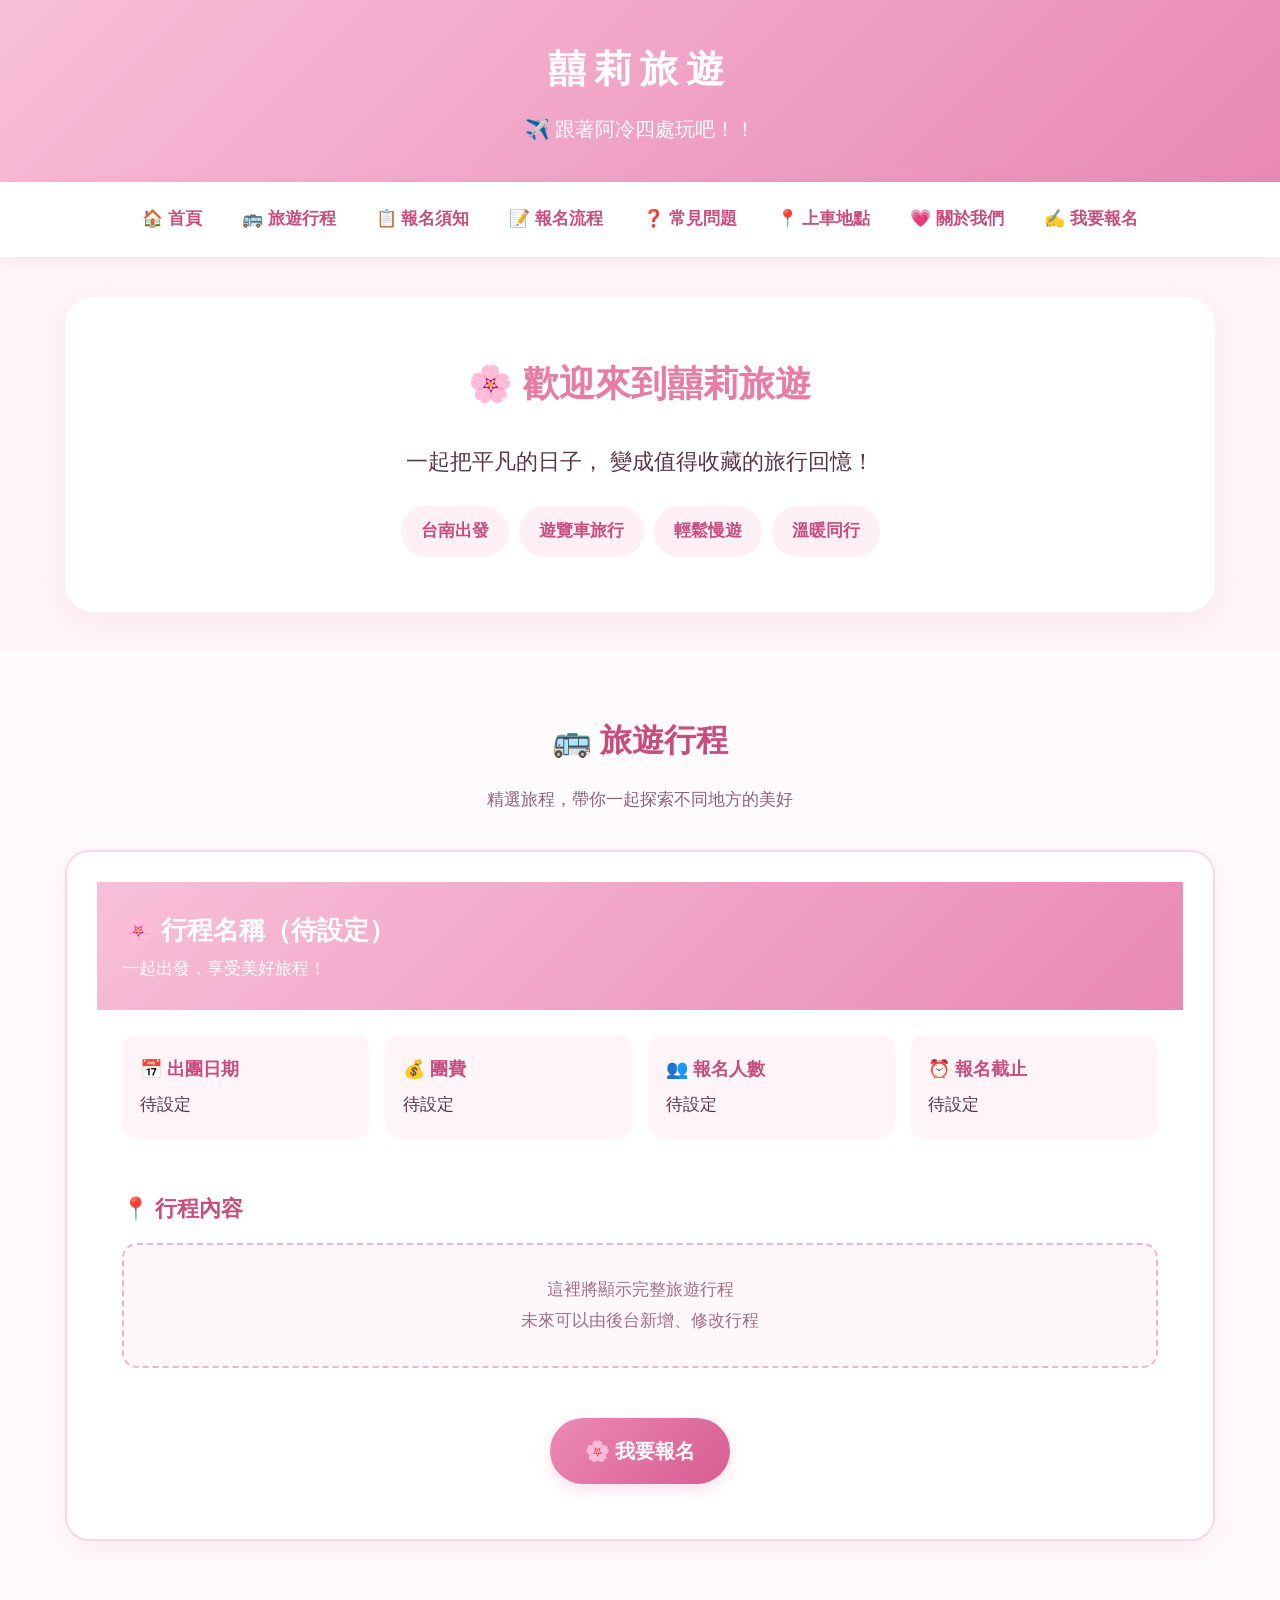
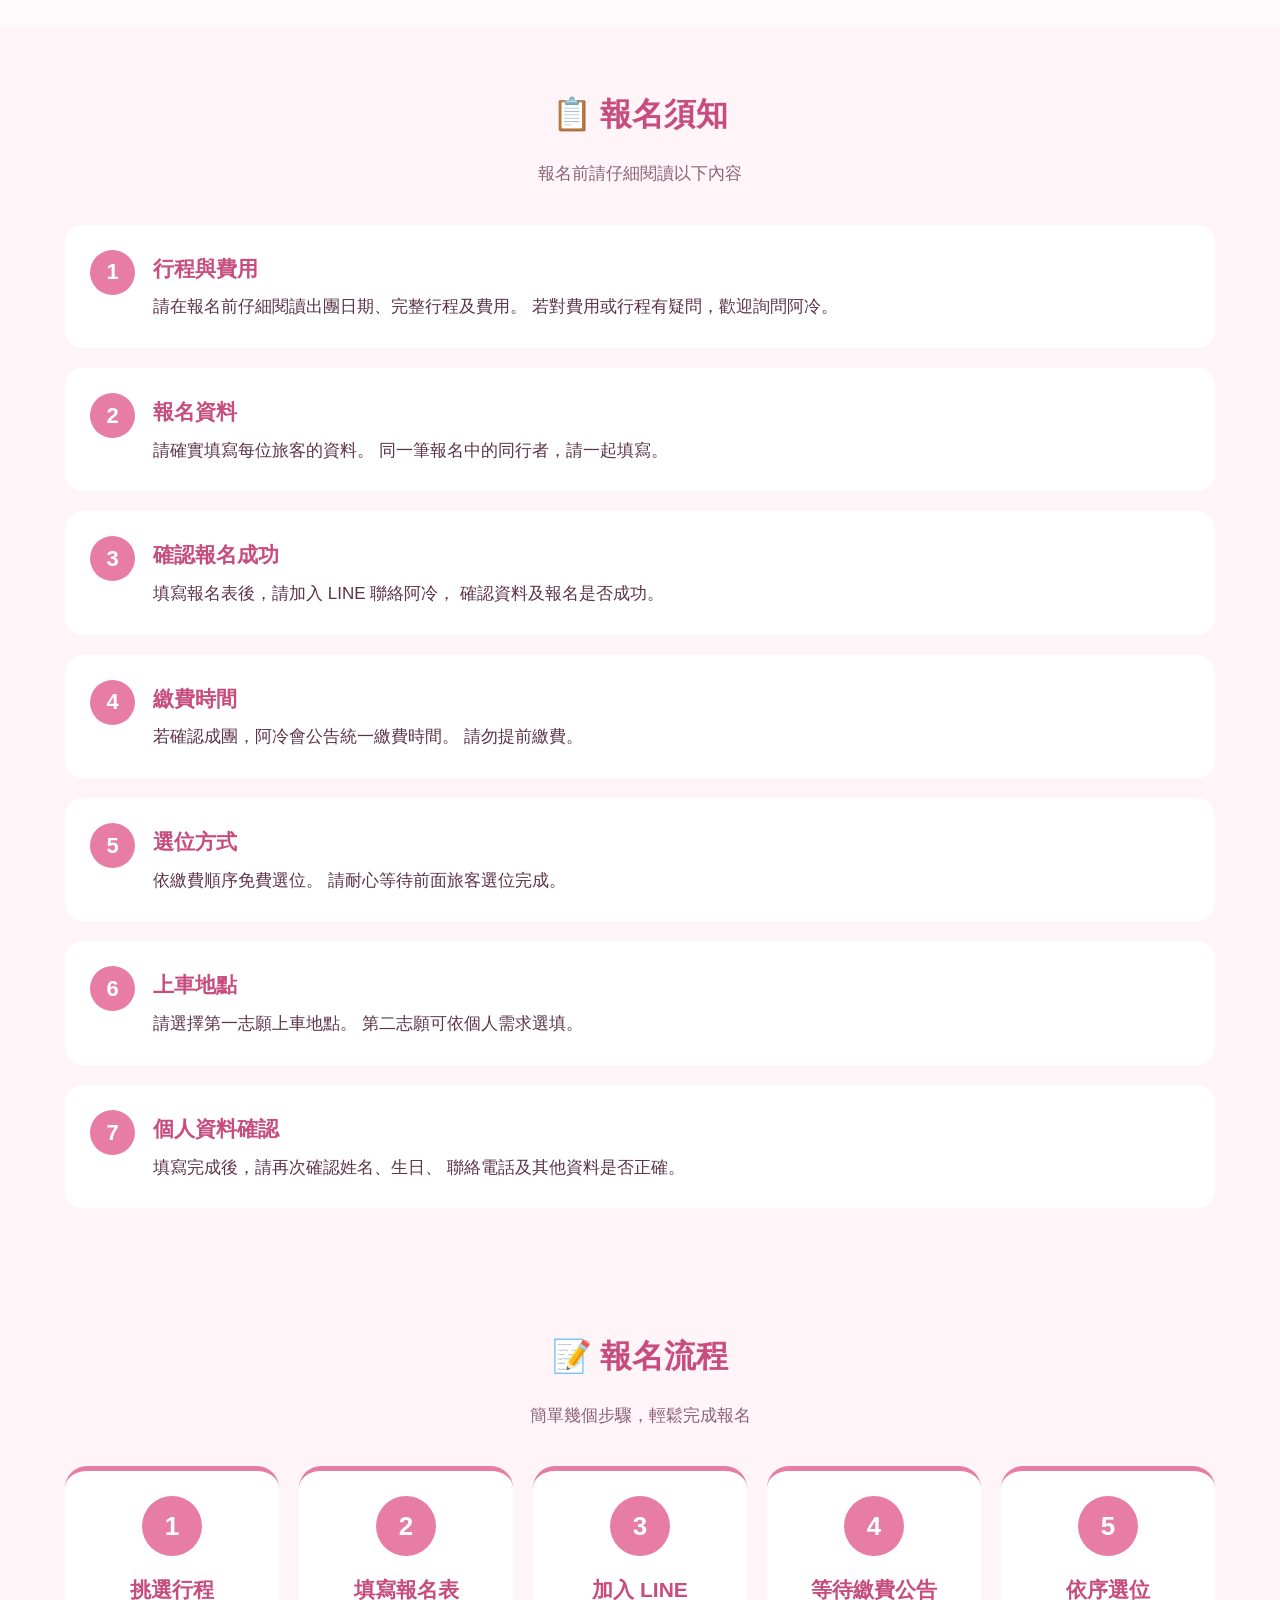
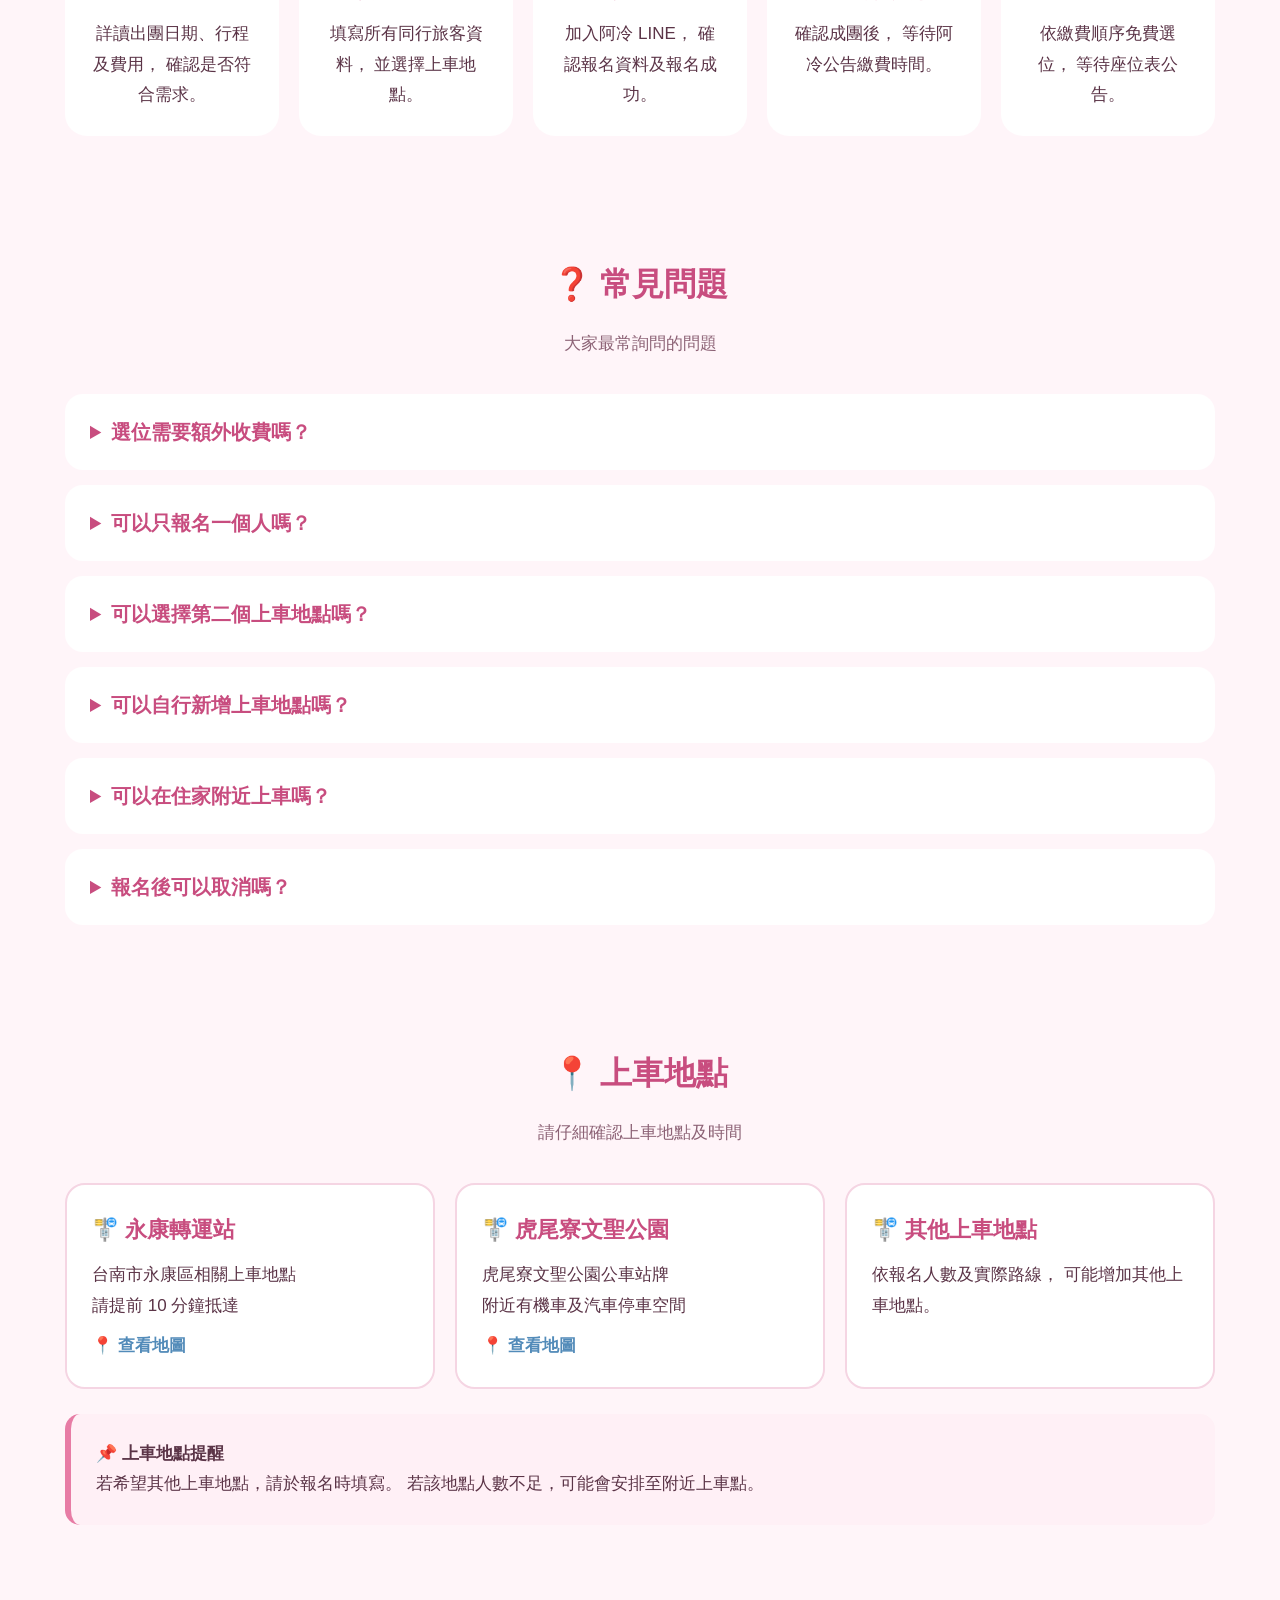
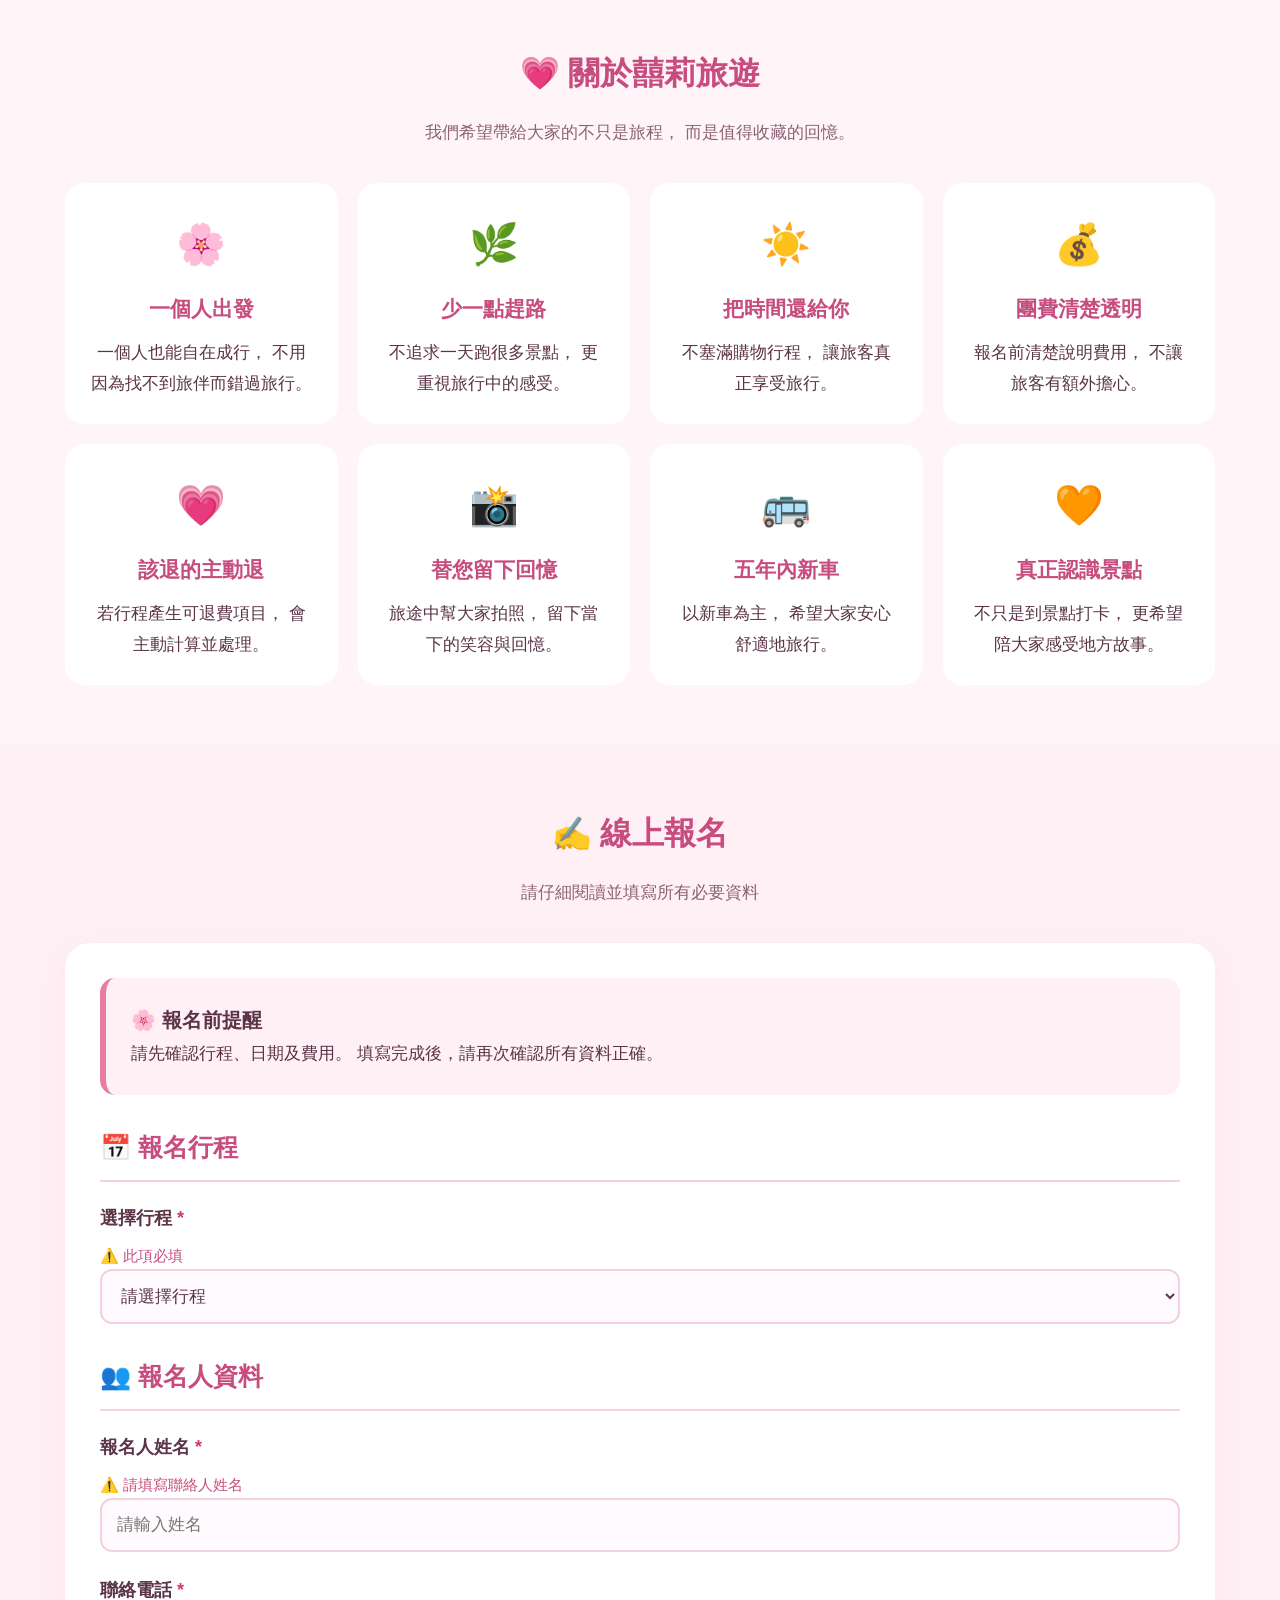
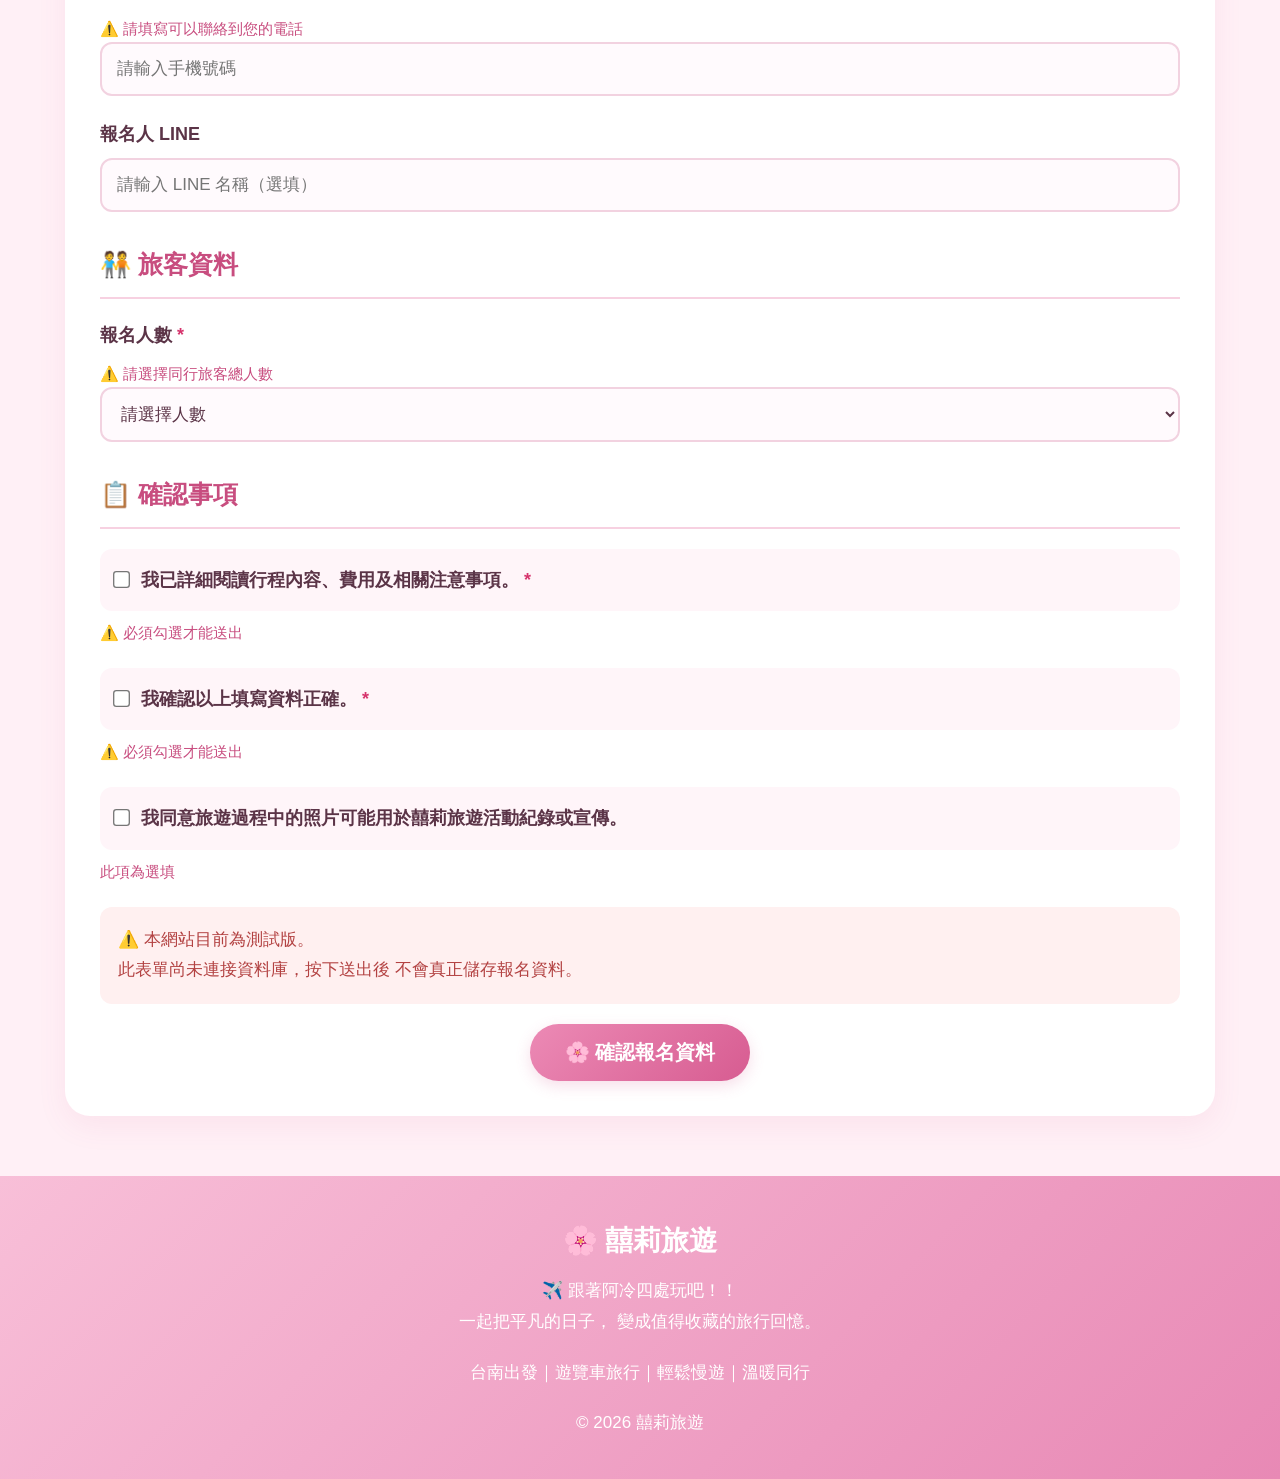
==== commit d67595c5: "重新建立完整囍莉旅遊網站" ====
--- a/index.html
+++ b/index.html
@@ -1,445 +1,700 @@
-
 <!DOCTYPE html>
 <html lang="zh-TW">
 <head>
-  <meta charset="UTF-8">
-  <meta name="viewport" content="width=device-width, initial-scale=1.0">
-
-  <title>囍莉旅遊｜跟著阿冷四處玩吧！</title>
-
-  <meta name="description" content="囍莉旅遊，台南出發，遊覽車旅行、輕鬆慢遊、溫暖同行。">
-
-  <style>
-    * {
-      box-sizing: border-box;
-      margin: 0;
-      padding: 0;
-    }
-
-    html {
-      scroll-behavior: smooth;
-    }
-
-    body {
-      font-family: "Noto Sans TC", "Microsoft JhengHei", sans-serif;
-      background: #fff5f9;
-      color: #633d4d;
-      line-height: 1.8;
-    }
-
-    /* ===== 網站主色 ===== */
-
-    :root {
-      --pink: #e879a5;
-      --dark-pink: #c94f82;
-      --light-pink: #fff0f5;
-      --deep-pink: #a83c69;
-      --cream: #fffafc;
-      --text: #633d4d;
-    }
-
-    /* ===== 頁面標題 ===== */
-
-    .header {
-      background: linear-gradient(135deg, #f7b8d2, #e879a5);
-      color: white;
-      text-align: center;
-      padding: 35px 20px;
-    }
-
-    .header h1 {
-      font-size: 36px;
-      letter-spacing: 8px;
-      margin-bottom: 8px;
-    }
-
-    .header p {
-      font-size: 18px;
-    }
-
-    /* ===== 導覽列 ===== */
-
-    .navbar {
-      background: white;
-      position: sticky;
-      top: 0;
-      z-index: 100;
-      box-shadow: 0 3px 12px rgba(200, 100, 140, 0.1);
-    }
-
-    .nav-container {
-      max-width: 1200px;
-      margin: auto;
-      display: flex;
-      justify-content: center;
-      flex-wrap: wrap;
-      gap: 10px;
-      padding: 15px;
-    }
-
-    .navbar a {
-      text-decoration: none;
-      color: var(--dark-pink);
-      font-weight: bold;
-      padding: 10px 18px;
-      border-radius: 30px;
-      font-size: 17px;
-      transition: 0.3s;
-    }
-
-    .navbar a:hover {
-      background: var(--light-pink);
-    }
-
-    /* ===== 共用區塊 ===== */
-
-    .container {
-      max-width: 1200px;
-      margin: auto;
-      padding: 30px 20px;
-    }
-
-    .section {
-      background: white;
-      border-radius: 24px;
-      padding: 40px;
-      margin-bottom: 30px;
-      box-shadow: 0 8px 25px rgba(220, 120, 160, 0.08);
-    }
-
-    .section-title {
-      font-size: 30px;
-      color: var(--dark-pink);
-      margin-bottom: 25px;
-      text-align: center;
-    }
-
-    .section-subtitle {
-      text-align: center;
-      color: #9b6c80;
-      margin-bottom: 30px;
-    }
-
-    /* ===== 首頁 ===== */
-
-    .hero {
-      text-align: center;
-      padding: 80px 30px;
-      background: white;
-      border-radius: 30px;
-      margin-bottom: 30px;
-    }
-
-    .hero h2 {
-      color: var(--dark-pink);
-      font-size: 36px;
-      margin-bottom: 25px;
-    }
-
-    .hero p {
-      font-size: 22px;
-      margin-bottom: 20px;
-    }
-
-    .hero .brand-text {
-      color: #9b6c80;
-      font-size: 20px;
-    }
-
-    /* ===== 按鈕 ===== */
-
-    .button {
-      display: inline-block;
-      background: linear-gradient(135deg, #e879a5, #cf5687);
-      color: white;
-      text-decoration: none;
-      padding: 14px 35px;
-      border-radius: 50px;
-      font-size: 18px;
-      font-weight: bold;
-      margin-top: 20px;
-      transition: 0.3s;
-    }
-
-    .button:hover {
-      transform: translateY(-3px);
-      box-shadow: 0 8px 20px rgba(200, 70, 130, 0.25);
-    }
-
-    /* ===== 行程 ===== */
-
-    .trip-card {
-      border: 2px solid #f7d5e3;
-      border-radius: 20px;
-      padding: 25px;
-      margin-bottom: 20px;
-      background: #fffafd;
-    }
-
-    .trip-card h3 {
-      color: var(--deep-pink);
-      font-size: 24px;
-      margin-bottom: 15px;
-    }
-
-    .trip-info {
-      display: flex;
-      flex-wrap: wrap;
-      gap: 15px;
-      margin: 15px 0;
-    }
-
-    .trip-info span {
-      background: #fff0f5;
-      padding: 8px 15px;
-      border-radius: 30px;
-    }
-
-    /* ===== 報名須知 ===== */
-
-    .notice-box {
-      background: #fff0f5;
-      border-left: 6px solid var(--pink);
-      padding: 25px;
-      border-radius: 15px;
-      margin-bottom: 20px;
-    }
-
-    .notice-box h3 {
-      color: var(--dark-pink);
-      margin-bottom: 15px;
-    }
-
-    .notice-box ul {
-      padding-left: 25px;
-    }
-
-    .notice-box li {
-      margin-bottom: 10px;
-    }
-
-    .warning {
-      background: #fff5d6;
-      border-left: 6px solid #f0b84d;
-      padding: 20px;
-      border-radius: 15px;
-      margin-top: 20px;
-      font-weight: bold;
-    }
-
-    /* ===== 報名流程 ===== */
-
-    .process-list {
-      display: grid;
-      gap: 20px;
-    }
-
-    .process-item {
-      display: flex;
-      gap: 20px;
-      align-items: flex-start;
-      background: #fffafd;
-      border: 1px solid #f7d5e3;
-      padding: 25px;
-      border-radius: 20px;
-    }
-
-    .process-number {
-      min-width: 50px;
-      height: 50px;
-      background: var(--pink);
-      color: white;
-      border-radius: 50%;
-      display: flex;
-      align-items: center;
-      justify-content: center;
-      font-size: 24px;
-      font-weight: bold;
-    }
-
-    .process-item h3 {
-      color: var(--dark-pink);
-      margin-bottom: 8px;
-    }
-
-    /* ===== FAQ ===== */
-
-    .faq-item {
-      border: 1px solid #f5cddd;
-      border-radius: 15px;
-      margin-bottom: 15px;
-      overflow: hidden;
-    }
-
-    .faq-question {
-      background: #fff0f5;
-      padding: 20px;
-      font-weight: bold;
-      color: var(--deep-pink);
-    }
-
-    .faq-answer {
-      padding: 20px;
-      background: white;
-    }
-
-    /* ===== 上車地點 ===== */
-
-    .boarding-grid {
-      display: grid;
-      grid-template-columns: repeat(auto-fit, minmax(220px, 1fr));
-      gap: 20px;
-    }
-
-    .boarding-card {
-      background: #fffafd;
-      border: 1px solid #f7d5e3;
-      padding: 25px;
-      border-radius: 20px;
-      text-align: center;
-    }
-
-    .boarding-card h3 {
-      color: var(--dark-pink);
-      margin-bottom: 10px;
-    }
-
-    /* ===== 品牌理念 ===== */
-
-    .idea-grid {
-      display: grid;
-      grid-template-columns: repeat(auto-fit, minmax(250px, 1fr));
-      gap: 20px;
-    }
-
-    .idea-card {
-      padding: 25px;
-      border-radius: 20px;
-      background: #fffafd;
-      border: 1px solid #f7d5e3;
-    }
-
-    .idea-card h3 {
-      color: var(--dark-pink);
-      margin-bottom: 15px;
-    }
-
-    /* ===== 報名 ===== */
-
-    .registration {
-      text-align: center;
-      background: linear-gradient(135deg, #fff0f5, #fce0ed);
-    }
-
-    /* ===== Footer ===== */
-
-    .footer {
-      text-align: center;
-      padding: 40px 20px;
-      color: #9b6c80;
-    }
-
-    /* ===== 手機版 ===== */
-
-    @media (max-width: 768px) {
-
-      .header h1 {
-        font-size: 28px;
-        letter-spacing: 4px;
-      }
-
-      .header p {
-        font-size: 16px;
-      }
-
-      .nav-container {
-        gap: 5px;
-      }
-
-      .navbar a {
-        font-size: 15px;
-        padding: 8px 12px;
-      }
-
-      .container {
-        padding: 15px;
-      }
-
-      .section {
-        padding: 25px 20px;
-      }
-
-      .section-title {
-        font-size: 25px;
-      }
-
-      .hero {
-        padding: 50px 20px;
-      }
-
-      .hero h2 {
-        font-size: 28px;
-      }
-
-      .hero p {
-        font-size: 18px;
-      }
-
-      .process-item {
-        padding: 20px;
-      }
-
-      .process-number {
-        min-width: 40px;
-        height: 40px;
-        font-size: 20px;
-      }
-    }
-
-  </style>
+<meta charset="UTF-8">
+<meta name="viewport" content="width=device-width, initial-scale=1.0">
+
+<title>囍莉旅遊｜跟著阿冷四處玩吧！</title>
+
+<meta name="description" content="囍莉旅遊，台南出發，遊覽車旅行、輕鬆慢遊、溫暖同行。">
+
+<style>
+/* =========================
+   基本設定
+========================= */
+
+* {
+  box-sizing: border-box;
+  margin: 0;
+  padding: 0;
+}
+
+html {
+  scroll-behavior: smooth;
+  scroll-padding-top: 90px;
+}
+
+body {
+  font-family: "Noto Sans TC", "Microsoft JhengHei", sans-serif;
+  background: #fff5f9;
+  color: #5b3447;
+  line-height: 1.8;
+  font-size: 17px;
+}
+
+:root {
+  --pink: #e77ca5;
+  --pink-dark: #c84d7f;
+  --pink-light: #fff0f6;
+  --pink-soft: #fce1ec;
+  --white: #ffffff;
+  --text: #5b3447;
+  --green: #729b78;
+  --blue: #76a8cf;
+  --orange: #e9a66f;
+}
+
+a {
+  color: inherit;
+  text-decoration: none;
+}
+
+button,
+input,
+select,
+textarea {
+  font-family: inherit;
+  font-size: inherit;
+}
+
+.container {
+  width: min(1150px, 92%);
+  margin: auto;
+}
+
+section {
+  padding: 60px 0;
+}
+
+.section-title {
+  text-align: center;
+  font-size: 32px;
+  color: var(--pink-dark);
+  margin-bottom: 15px;
+}
+
+.section-subtitle {
+  text-align: center;
+  color: #8c6275;
+  margin-bottom: 35px;
+}
+
+.card {
+  background: white;
+  border-radius: 24px;
+  padding: 30px;
+  box-shadow: 0 8px 25px rgba(200, 77, 127, 0.08);
+}
+
+.pink-box {
+  background: #fff0f6;
+  border-left: 6px solid var(--pink);
+  padding: 25px;
+  border-radius: 15px;
+}
+
+.notice {
+  color: #b33f70;
+  font-weight: bold;
+}
+
+/* =========================
+   頂部品牌區
+========================= */
+
+.hero {
+  background: linear-gradient(135deg, #f8bfd8, #e889b5);
+  color: white;
+  padding: 35px 20px;
+  text-align: center;
+}
+
+.hero h1 {
+  font-size: 38px;
+  letter-spacing: 8px;
+  font-weight: 900;
+}
+
+.hero p {
+  font-size: 20px;
+  margin-top: 8px;
+}
+
+/* =========================
+   固定導覽列
+========================= */
+
+.navbar {
+  position: sticky;
+  top: 0;
+  z-index: 999;
+  background: white;
+  box-shadow: 0 3px 12px rgba(180, 80, 120, 0.1);
+}
+
+.nav-container {
+  display: flex;
+  justify-content: center;
+  align-items: center;
+  flex-wrap: wrap;
+  gap: 8px;
+  padding: 12px;
+}
+
+.navbar a {
+  color: var(--pink-dark);
+  font-weight: bold;
+  padding: 10px 16px;
+  border-radius: 30px;
+  transition: 0.2s;
+}
+
+.navbar a:hover {
+  background: var(--pink-light);
+}
+
+/* =========================
+   首頁
+========================= */
+
+#home {
+  padding: 40px 0;
+}
+
+.welcome-card {
+  background: white;
+  border-radius: 28px;
+  padding: 55px 30px;
+  text-align: center;
+  box-shadow: 0 8px 30px rgba(200, 77, 127, 0.08);
+}
+
+.welcome-card h2 {
+  font-size: 36px;
+  color: var(--pink);
+  margin-bottom: 25px;
+}
+
+.welcome-card p {
+  font-size: 22px;
+  margin-bottom: 20px;
+}
+
+.brand-tags {
+  display: flex;
+  justify-content: center;
+  flex-wrap: wrap;
+  gap: 10px;
+  margin-top: 25px;
+}
+
+.brand-tags span {
+  background: #fff0f6;
+  color: var(--pink-dark);
+  border-radius: 30px;
+  padding: 10px 20px;
+  font-weight: bold;
+}
+
+/* =========================
+   行程區
+========================= */
+
+#trips {
+  background: #fffafc;
+}
+
+.trip-card {
+  margin-bottom: 25px;
+  border: 2px solid #f9d7e6;
+  overflow: hidden;
+}
+
+.trip-header {
+  background: linear-gradient(135deg, #f8bfd8, #e889b5);
+  color: white;
+  padding: 25px;
+}
+
+.trip-header h3 {
+  font-size: 26px;
+}
+
+.trip-info {
+  display: grid;
+  grid-template-columns: repeat(auto-fit, minmax(180px, 1fr));
+  gap: 15px;
+  padding: 25px;
+}
+
+.trip-info-item {
+  background: #fff5f9;
+  border-radius: 15px;
+  padding: 18px;
+}
+
+.trip-info-item strong {
+  display: block;
+  color: var(--pink-dark);
+  font-size: 18px;
+  margin-bottom: 5px;
+}
+
+.trip-detail {
+  padding: 25px;
+}
+
+.trip-detail h4 {
+  color: var(--pink-dark);
+  font-size: 22px;
+  margin-bottom: 15px;
+}
+
+.trip-placeholder {
+  background: #fff8fb;
+  border: 2px dashed #f0b5ce;
+  border-radius: 15px;
+  padding: 30px;
+  text-align: center;
+  color: #a56c86;
+}
+
+.primary-button {
+  display: inline-block;
+  background: linear-gradient(135deg, #ec8ab5, #d75c91);
+  color: white;
+  border: none;
+  border-radius: 50px;
+  padding: 15px 35px;
+  font-weight: bold;
+  font-size: 20px;
+  cursor: pointer;
+  box-shadow: 0 5px 15px rgba(215, 92, 145, 0.2);
+}
+
+.primary-button:hover {
+  opacity: 0.9;
+  transform: translateY(-2px);
+}
+
+.center {
+  text-align: center;
+}
+
+/* =========================
+   報名須知
+========================= */
+
+.notice-list {
+  display: grid;
+  gap: 20px;
+}
+
+.notice-item {
+  display: flex;
+  gap: 18px;
+  align-items: flex-start;
+  background: white;
+  border-radius: 18px;
+  padding: 25px;
+}
+
+.notice-number {
+  min-width: 45px;
+  height: 45px;
+  border-radius: 50%;
+  background: var(--pink);
+  color: white;
+  display: flex;
+  align-items: center;
+  justify-content: center;
+  font-size: 22px;
+  font-weight: bold;
+}
+
+.notice-item h3 {
+  color: var(--pink-dark);
+  margin-bottom: 5px;
+  font-size: 21px;
+}
+
+/* =========================
+   報名流程
+========================= */
+
+.process-grid {
+  display: grid;
+  grid-template-columns: repeat(auto-fit, minmax(210px, 1fr));
+  gap: 20px;
+}
+
+.process-card {
+  background: white;
+  border-radius: 22px;
+  padding: 25px;
+  text-align: center;
+  border-top: 5px solid var(--pink);
+}
+
+.process-number {
+  width: 60px;
+  height: 60px;
+  background: var(--pink);
+  color: white;
+  font-size: 26px;
+  font-weight: bold;
+  border-radius: 50%;
+  display: flex;
+  justify-content: center;
+  align-items: center;
+  margin: 0 auto 15px;
+}
+
+.process-card h3 {
+  color: var(--pink-dark);
+  font-size: 21px;
+  margin-bottom: 10px;
+}
+
+/* =========================
+   FAQ
+========================= */
+
+.faq-list {
+  display: grid;
+  gap: 15px;
+}
+
+details {
+  background: white;
+  border-radius: 18px;
+  padding: 20px 25px;
+}
+
+summary {
+  cursor: pointer;
+  color: var(--pink-dark);
+  font-size: 20px;
+  font-weight: bold;
+}
+
+details p {
+  padding-top: 15px;
+}
+
+/* =========================
+   上車地點
+========================= */
+
+.boarding-grid {
+  display: grid;
+  grid-template-columns: repeat(auto-fit, minmax(240px, 1fr));
+  gap: 20px;
+}
+
+.boarding-card {
+  background: white;
+  border-radius: 20px;
+  padding: 25px;
+  border: 2px solid #f5d5e3;
+}
+
+.boarding-card h3 {
+  color: var(--pink-dark);
+  font-size: 22px;
+  margin-bottom: 10px;
+}
+
+.boarding-card a {
+  display: inline-block;
+  color: #528bb9;
+  font-weight: bold;
+  margin-top: 10px;
+}
+
+.boarding-note {
+  margin-top: 25px;
+}
+
+/* =========================
+   品牌理念
+========================= */
+
+.about-grid {
+  display: grid;
+  grid-template-columns: repeat(auto-fit, minmax(230px, 1fr));
+  gap: 20px;
+}
+
+.about-card {
+  background: white;
+  border-radius: 20px;
+  padding: 25px;
+  text-align: center;
+}
+
+.about-icon {
+  font-size: 40px;
+  margin-bottom: 10px;
+}
+
+.about-card h3 {
+  color: var(--pink-dark);
+  font-size: 21px;
+  margin-bottom: 10px;
+}
+
+/* =========================
+   報名表
+========================= */
+
+#registration {
+  background: #fff0f6;
+}
+
+.registration-card {
+  background: white;
+  border-radius: 25px;
+  padding: 35px;
+  box-shadow: 0 10px 30px rgba(200, 77, 127, 0.08);
+}
+
+.form-section-title {
+  color: var(--pink-dark);
+  font-size: 25px;
+  border-bottom: 2px solid #f7d1e1;
+  padding-bottom: 10px;
+  margin: 30px 0 20px;
+}
+
+.form-group {
+  margin-bottom: 22px;
+}
+
+.form-group label {
+  display: block;
+  font-weight: bold;
+  margin-bottom: 8px;
+  font-size: 18px;
+}
+
+.required {
+  color: #d6336c;
+}
+
+.field-hint {
+  display: block;
+  color: #c84d7f;
+  font-size: 15px;
+  margin-top: 5px;
+}
+
+input,
+select,
+textarea {
+  width: 100%;
+  padding: 15px;
+  border: 2px solid #f2d2e0;
+  border-radius: 12px;
+  background: #fffafd;
+  color: var(--text);
+}
+
+input:focus,
+select:focus,
+textarea:focus {
+  outline: none;
+  border-color: var(--pink);
+}
+
+input[type="radio"],
+input[type="checkbox"] {
+  width: auto;
+  transform: scale(1.3);
+  margin-right: 8px;
+}
+
+.choice-label {
+  display: block;
+  background: #fff5f9;
+  padding: 15px;
+  border-radius: 12px;
+  margin-bottom: 10px;
+  cursor: pointer;
+}
+
+.participant-card {
+  border: 2px solid #f5d5e3;
+  border-radius: 20px;
+  padding: 25px;
+  margin: 25px 0;
+  background: #fffafd;
+}
+
+.participant-title {
+  background: #f9d8e7;
+  color: #a84070;
+  padding: 15px;
+  border-radius: 12px;
+  font-size: 22px;
+  font-weight: bold;
+  margin-bottom: 20px;
+}
+
+.two-column {
+  display: grid;
+  grid-template-columns: repeat(2, 1fr);
+  gap: 20px;
+}
+
+.form-warning {
+  background: #fff0f0;
+  color: #b34242;
+  border-radius: 12px;
+  padding: 18px;
+  margin: 20px 0;
+}
+
+.success-box {
+  background: #eff8ef;
+  color: #477b4d;
+  border-radius: 15px;
+  padding: 20px;
+  margin-top: 20px;
+}
+
+/* =========================
+   Footer
+========================= */
+
+footer {
+  background: linear-gradient(135deg, #f8bfd8, #e889b5);
+  color: white;
+  text-align: center;
+  padding: 40px 20px;
+}
+
+footer h2 {
+  font-size: 28px;
+  margin-bottom: 10px;
+}
+
+/* =========================
+   手機版
+========================= */
+
+@media (max-width: 768px) {
+
+  body {
+    font-size: 18px;
+  }
+
+  .hero h1 {
+    font-size: 30px;
+    letter-spacing: 4px;
+  }
+
+  .hero p {
+    font-size: 17px;
+  }
+
+  .nav-container {
+    gap: 5px;
+  }
+
+  .navbar a {
+    padding: 8px 10px;
+    font-size: 15px;
+  }
+
+  .section-title {
+    font-size: 27px;
+  }
+
+  .welcome-card {
+    padding: 35px 20px;
+  }
+
+  .welcome-card h2 {
+    font-size: 28px;
+  }
+
+  .welcome-card p {
+    font-size: 19px;
+  }
+
+  .card {
+    padding: 20px;
+  }
+
+  .registration-card {
+    padding: 20px;
+  }
+
+  .two-column {
+    grid-template-columns: 1fr;
+  }
+
+  .notice-item {
+    padding: 20px;
+  }
+
+  .participant-card {
+    padding: 18px;
+  }
+
+  .primary-button {
+    width: 100%;
+    font-size: 20px;
+  }
+
+  html {
+    scroll-padding-top: 120px;
+  }
+}
+</style>
 </head>
 
 <body>
 
-  <!-- ===== 頁面標題 ===== -->
-
-  <header class="header">
+<!-- =========================
+     品牌標題
+========================= -->
+
+<header class="hero">
+  <div class="container">
     <h1>囍莉旅遊</h1>
     <p>✈️ 跟著阿冷四處玩吧！！</p>
-  </header>
-
-
-  <!-- ===== 導覽列 ===== -->
-
-  <nav class="navbar">
-    <div class="nav-container">
-
-      <a href="#home">🏠 首頁</a>
-
-      <a href="#trips">🚌 旅遊行程</a>
-
-      <a href="#notice">📋 報名須知</a>
-
-      <a href="#process">📝 報名流程</a>
-
-      <a href="#faq">❓ 常見問題</a>
-
-      <a href="#boarding">📍 上車地點</a>
-
-      <a href="#about">💗 關於我們</a>
-
-      <a href="#registration">✍️ 我要報名</a>
-
-    </div>
-  </nav>
-
-
-  <main class="container">
-
-
-    <!-- ===== 首頁 ===== -->
-
-    <section id="home" class="hero">
+  </div>
+</header>
+
+<!-- =========================
+     導覽列
+========================= -->
+
+<nav class="navbar">
+  <div class="nav-container">
+
+    <a href="#home">🏠 首頁</a>
+    <a href="#trips">🚌 旅遊行程</a>
+    <a href="#notice">📋 報名須知</a>
+    <a href="#process">📝 報名流程</a>
+    <a href="#faq">❓ 常見問題</a>
+    <a href="#boarding">📍 上車地點</a>
+    <a href="#about">💗 關於我們</a>
+    <a href="#registration">✍️ 我要報名</a>
+
+  </div>
+</nav>
+
+<!-- =========================
+     首頁
+========================= -->
+
+<section id="home">
+  <div class="container">
+
+    <div class="welcome-card">
 
       <h2>🌸 歡迎來到囍莉旅遊</h2>
 
@@ -448,529 +703,1034 @@
         變成值得收藏的旅行回憶！
       </p>
 
-      <p class="brand-text">
-        台南出發｜遊覽車旅行｜輕鬆慢遊｜溫暖同行
+      <div class="brand-tags">
+        <span>台南出發</span>
+        <span>遊覽車旅行</span>
+        <span>輕鬆慢遊</span>
+        <span>溫暖同行</span>
+      </div>
+
+    </div>
+
+  </div>
+</section>
+
+<!-- =========================
+     旅遊行程
+========================= -->
+
+<section id="trips">
+  <div class="container">
+
+    <h2 class="section-title">🚌 旅遊行程</h2>
+
+    <p class="section-subtitle">
+      精選旅程，帶你一起探索不同地方的美好
+    </p>
+
+    <div class="card trip-card">
+
+      <div class="trip-header">
+        <h3>🌸 行程名稱（待設定）</h3>
+        <p>一起出發，享受美好旅程！</p>
+      </div>
+
+      <div class="trip-info">
+
+        <div class="trip-info-item">
+          <strong>📅 出團日期</strong>
+          待設定
+        </div>
+
+        <div class="trip-info-item">
+          <strong>💰 團費</strong>
+          待設定
+        </div>
+
+        <div class="trip-info-item">
+          <strong>👥 報名人數</strong>
+          待設定
+        </div>
+
+        <div class="trip-info-item">
+          <strong>⏰ 報名截止</strong>
+          待設定
+        </div>
+
+      </div>
+
+      <div class="trip-detail">
+
+        <h4>📍 行程內容</h4>
+
+        <div class="trip-placeholder">
+          <p>這裡將顯示完整旅遊行程</p>
+          <p>未來可以由後台新增、修改行程</p>
+        </div>
+
+      </div>
+
+      <div class="center" style="padding: 25px;">
+        <a href="#registration" class="primary-button">
+          🌸 我要報名
+        </a>
+      </div>
+
+    </div>
+
+  </div>
+</section>
+
+<!-- =========================
+     報名須知
+========================= -->
+
+<section id="notice">
+  <div class="container">
+
+    <h2 class="section-title">📋 報名須知</h2>
+
+    <p class="section-subtitle">
+      報名前請仔細閱讀以下內容
+    </p>
+
+    <div class="notice-list">
+
+      <div class="notice-item">
+        <div class="notice-number">1</div>
+        <div>
+          <h3>行程與費用</h3>
+          <p>
+            請在報名前仔細閱讀出團日期、完整行程及費用。
+            若對費用或行程有疑問，歡迎詢問阿冷。
+          </p>
+        </div>
+      </div>
+
+      <div class="notice-item">
+        <div class="notice-number">2</div>
+        <div>
+          <h3>報名資料</h3>
+          <p>
+            請確實填寫每位旅客的資料。
+            同一筆報名中的同行者，請一起填寫。
+          </p>
+        </div>
+      </div>
+
+      <div class="notice-item">
+        <div class="notice-number">3</div>
+        <div>
+          <h3>確認報名成功</h3>
+          <p>
+            填寫報名表後，請加入 LINE 聯絡阿冷，
+            確認資料及報名是否成功。
+          </p>
+        </div>
+      </div>
+
+      <div class="notice-item">
+        <div class="notice-number">4</div>
+        <div>
+          <h3>繳費時間</h3>
+          <p>
+            若確認成團，阿冷會公告統一繳費時間。
+            請勿提前繳費。
+          </p>
+        </div>
+      </div>
+
+      <div class="notice-item">
+        <div class="notice-number">5</div>
+        <div>
+          <h3>選位方式</h3>
+          <p>
+            依繳費順序免費選位。
+            請耐心等待前面旅客選位完成。
+          </p>
+        </div>
+      </div>
+
+      <div class="notice-item">
+        <div class="notice-number">6</div>
+        <div>
+          <h3>上車地點</h3>
+          <p>
+            請選擇第一志願上車地點。
+            第二志願可依個人需求選填。
+          </p>
+        </div>
+      </div>
+
+      <div class="notice-item">
+        <div class="notice-number">7</div>
+        <div>
+          <h3>個人資料確認</h3>
+          <p>
+            填寫完成後，請再次確認姓名、生日、
+            聯絡電話及其他資料是否正確。
+          </p>
+        </div>
+      </div>
+
+    </div>
+
+  </div>
+</section>
+
+<!-- =========================
+     報名流程
+========================= -->
+
+<section id="process">
+  <div class="container">
+
+    <h2 class="section-title">📝 報名流程</h2>
+
+    <p class="section-subtitle">
+      簡單幾個步驟，輕鬆完成報名
+    </p>
+
+    <div class="process-grid">
+
+      <div class="process-card">
+        <div class="process-number">1</div>
+        <h3>挑選行程</h3>
+        <p>
+          詳讀出團日期、行程及費用，
+          確認是否符合需求。
+        </p>
+      </div>
+
+      <div class="process-card">
+        <div class="process-number">2</div>
+        <h3>填寫報名表</h3>
+        <p>
+          填寫所有同行旅客資料，
+          並選擇上車地點。
+        </p>
+      </div>
+
+      <div class="process-card">
+        <div class="process-number">3</div>
+        <h3>加入 LINE</h3>
+        <p>
+          加入阿冷 LINE，
+          確認報名資料及報名成功。
+        </p>
+      </div>
+
+      <div class="process-card">
+        <div class="process-number">4</div>
+        <h3>等待繳費公告</h3>
+        <p>
+          確認成團後，
+          等待阿冷公告繳費時間。
+        </p>
+      </div>
+
+      <div class="process-card">
+        <div class="process-number">5</div>
+        <h3>依序選位</h3>
+        <p>
+          依繳費順序免費選位，
+          等待座位表公告。
+        </p>
+      </div>
+
+    </div>
+
+  </div>
+</section>
+
+<!-- =========================
+     常見問題
+========================= -->
+
+<section id="faq">
+  <div class="container">
+
+    <h2 class="section-title">❓ 常見問題</h2>
+
+    <p class="section-subtitle">
+      大家最常詢問的問題
+    </p>
+
+    <div class="faq-list">
+
+      <details>
+        <summary>選位需要額外收費嗎？</summary>
+        <p>
+          不需要！依繳費順序免費選位。
+        </p>
+      </details>
+
+      <details>
+        <summary>可以只報名一個人嗎？</summary>
+        <p>
+          可以！一個人也可以自由參加旅行，
+          不用擔心找不到旅伴。
+        </p>
+      </details>
+
+      <details>
+        <summary>可以選擇第二個上車地點嗎？</summary>
+        <p>
+          可以。第一志願為必填，
+          第二志願為選填。
+        </p>
+      </details>
+
+      <details>
+        <summary>可以自行新增上車地點嗎？</summary>
+        <p>
+          可以在第二志願選擇其他地點，
+          並手動填寫希望的上車地點。
+        </p>
+      </details>
+
+      <details>
+        <summary>可以在住家附近上車嗎？</summary>
+        <p>
+          上車地點須依公告地點安排，
+          不能任意指定住家附近。
+        </p>
+      </details>
+
+      <details>
+        <summary>報名後可以取消嗎？</summary>
+        <p>
+          請聯絡阿冷確認相關取消規定。
+        </p>
+      </details>
+
+    </div>
+
+  </div>
+</section>
+
+<!-- =========================
+     上車地點
+========================= -->
+
+<section id="boarding">
+  <div class="container">
+
+    <h2 class="section-title">📍 上車地點</h2>
+
+    <p class="section-subtitle">
+      請仔細確認上車地點及時間
+    </p>
+
+    <div class="boarding-grid">
+
+      <div class="boarding-card">
+        <h3>🚏 永康轉運站</h3>
+        <p>
+          台南市永康區相關上車地點
+        </p>
+        <p>
+          請提前 10 分鐘抵達
+        </p>
+        <a href="#" target="_blank">
+          📍 查看地圖
+        </a>
+      </div>
+
+      <div class="boarding-card">
+        <h3>🚏 虎尾寮文聖公園</h3>
+        <p>
+          虎尾寮文聖公園公車站牌
+        </p>
+        <p>
+          附近有機車及汽車停車空間
+        </p>
+        <a href="#" target="_blank">
+          📍 查看地圖
+        </a>
+      </div>
+
+      <div class="boarding-card">
+        <h3>🚏 其他上車地點</h3>
+        <p>
+          依報名人數及實際路線，
+          可能增加其他上車地點。
+        </p>
+      </div>
+
+    </div>
+
+    <div class="pink-box boarding-note">
+      <strong>📌 上車地點提醒</strong>
+      <p>
+        若希望其他上車地點，請於報名時填寫。
+        若該地點人數不足，可能會安排至附近上車點。
       </p>
-
-      <a href="#trips" class="button">
-        查看最新行程 🚌
-      </a>
-
-    </section>
-
-
-    <!-- ===== 旅遊行程 ===== -->
-
-    <section id="trips" class="section">
-
-      <h2 class="section-title">
-        🚌 旅遊行程
-      </h2>
-
-      <p class="section-subtitle">
-        找一個喜歡的行程，和囍莉一起出發！
-      </p>
-
-      <div class="trip-card">
-
-        <h3>🌸 最新行程</h3>
-
-        <div class="trip-info">
-          <span>📅 出團日期：待設定</span>
-          <span>💰 團費：待設定</span>
-          <span>👥 名額：待設定</span>
-        </div>
-
-        <p>
-          詳細行程內容將於此處顯示。
-        </p>
-
-        <a href="#registration" class="button">
-          我要報名
-        </a>
-
-      </div>
-
-    </section>
-
-
-    <!-- ===== 報名須知 ===== -->
-
-    <section id="notice" class="section">
-
-      <h2 class="section-title">
-        📋 報名須知
-      </h2>
-
-      <div class="notice-box">
-
-        <h3>📌 報名前請仔細閱讀</h3>
-
-        <ul>
-          <li>請詳細閱讀出團日期、行程內容及費用。</li>
-
-          <li>報名時請確認所有旅客資料正確。</li>
-
-          <li>請依公告時間完成繳費。</li>
-
-          <li>如有特殊需求，請提前告知工作人員。</li>
-
-          <li>上車地點需配合公告及路線安排。</li>
-
-        </ul>
-
-      </div>
-
-      <div class="warning">
-
-        ⚠️ 請勿提前繳費！
-
-        <br>
-
-        確認成團後，阿冷會公告統一繳費時間。
-
-      </div>
-
-    </section>
-
-
-    <!-- ===== 報名流程 ===== -->
-
-    <section id="process" class="section">
-
-      <h2 class="section-title">
-        📝 報名流程
-      </h2>
-
-      <p class="section-subtitle">
-        跟著以下步驟，輕鬆完成報名！
-      </p>
-
-      <div class="process-list">
-
-        <div class="process-item">
-
-          <div class="process-number">1</div>
-
-          <div>
-            <h3>挑選行程</h3>
-
-            <p>
-              詳細閱讀出團日期、行程及費用。
-              費用有疑慮歡迎詢問。
-            </p>
-          </div>
-
-        </div>
-
-
-        <div class="process-item">
-
-          <div class="process-number">2</div>
-
-          <div>
-            <h3>填寫報名表</h3>
-
-            <p>
-              選擇報名人數，並填寫每位旅客的完整資料。
-            </p>
-          </div>
-
-        </div>
-
-
-        <div class="process-item">
-
-          <div class="process-number">3</div>
-
-          <div>
-            <h3>加入阿冷 LINE</h3>
-
-            <p>
-              加入 LINE 確認報名資料及報名成功狀態。
-            </p>
-          </div>
-
-        </div>
-
-
-        <div class="process-item">
-
-          <div class="process-number">4</div>
-
-          <div>
-            <h3>依公告繳費</h3>
-
-            <p>
-              確認成團後，依群組公告的繳費時間完成付款。
-            </p>
-
-            <div class="warning">
-              請勿提前繳費！
-            </div>
-
-          </div>
-
-        </div>
-
-
-        <div class="process-item">
-
-          <div class="process-number">5</div>
-
-          <div>
-            <h3>依繳費順序免費選位</h3>
-
-            <p>
-              完成繳費後依序選位。
-              座位表將於出發前約一週公布。
-            </p>
-
-          </div>
-
-        </div>
-
-      </div>
-
-    </section>
-
-
-    <!-- ===== 常見問題 ===== -->
-
-    <section id="faq" class="section">
-
-      <h2 class="section-title">
-        ❓ 常見問題
-      </h2>
-
-      <div class="faq-item">
-
-        <div class="faq-question">
-          Q：選位需要額外收費嗎？
-        </div>
-
-        <div class="faq-answer">
-          不需要！依繳費順序免費選位，
-          請大家配合阿冷作業～
-        </div>
-
-      </div>
-
-
-      <div class="faq-item">
-
-        <div class="faq-question">
-          Q：小孩費用也一樣嗎？
-        </div>
-
-        <div class="faq-answer">
-          有門票差異的景點，阿冷會在車上退費。
-          如果沒有門票，小孩可能以成人價格計算。
-        </div>
-
-      </div>
-
-
-      <div class="faq-item">
-
-        <div class="faq-question">
-          Q：可以在旅行社附近上車嗎？
-        </div>
-
-        <div class="faq-answer">
-          沒有辦法喔！
-          上車地點需配合公告的固定地點。
-        </div>
-
-      </div>
-
-
-      <div class="faq-item">
-
-        <div class="faq-question">
-          Q：可以到旅行社繳費嗎？
-        </div>
-
-        <div class="faq-answer">
-          因為阿冷還是需要帶團，
-          所以統一面交地點及時間。
-        </div>
-
-      </div>
-
-
-      <div class="faq-item">
-
-        <div class="faq-question">
-          Q：有哪些繳費方式？
-        </div>
-
-        <div class="faq-answer">
-          轉帳、面交、LINE Pay。
-        </div>
-
-      </div>
-
-    </section>
-
-
-    <!-- ===== 上車地點 ===== -->
-
-    <section id="boarding" class="section">
-
-      <h2 class="section-title">
-        📍 上車地點
-      </h2>
-
-      <p class="section-subtitle">
-        以下為目前常駐上車地點
-      </p>
-
-      <div class="boarding-grid">
-
-        <div class="boarding-card">
-
-          <h3>📍 永康轉運站</h3>
-
-          <p>
-            台南市永康區
-          </p>
-
-          <p>
-            請提前 10 分鐘抵達
-          </p>
-
-        </div>
-
-
-        <div class="boarding-card">
-
-          <h3>📍 虎尾寮文聖公園</h3>
-
-          <p>
-            裕忠路路口
-          </p>
-
-        </div>
-
-
-        <div class="boarding-card">
-
-          <h3>📍 歸仁區公所</h3>
-
-        </div>
-
-
-        <div class="boarding-card">
-
-          <h3>📍 關廟山西宮</h3>
-
-        </div>
-
-
-        <div class="boarding-card">
-
-          <h3>📍 新營轉運站</h3>
-
-        </div>
-
-
-        <div class="boarding-card">
-
-          <h3>📍 麻豆新樓醫院</h3>
-
-        </div>
-
-
-        <div class="boarding-card">
-
-          <h3>📍 學甲</h3>
-
-        </div>
-
-
-        <div class="boarding-card">
-
-          <h3>📍 西港</h3>
-
-        </div>
-
-      </div>
-
-      <div class="warning">
-
-        ⚠️ 上車地點將依報名人數及路線安排調整，
-        可能會移至附近上車點，敬請配合。
-
-      </div>
-
-    </section>
-
-
-    <!-- ===== 關於囍莉 ===== -->
-
-    <section id="about" class="section">
-
-      <h2 class="section-title">
-        💗 關於囍莉旅遊
-      </h2>
-
-      <p class="section-subtitle">
-        我們重視每一趟旅行的安全，
-        也在乎您在這趟旅程的感受。
-      </p>
-
-      <div class="idea-grid">
-
-
-        <div class="idea-card">
-
-          <h3>01｜一個人出發，也能自在成行</h3>
-
-          <p>
-            希望您不要因為找不到旅伴而放棄旅行。
-            一個人來，也不會尷尬。
-          </p>
-
-        </div>
-
-
-        <div class="idea-card">
-
-          <h3>02｜少一點趕路，多一點旅行</h3>
-
-          <p>
-            不過度追求一天要走多少景點，
-            讓您真正享受旅程。
-          </p>
-
-        </div>
-
-
-        <div class="idea-card">
-
-          <h3>03｜不關關，把旅遊的時間還給您</h3>
-
-          <p>
-            不塞滿購物行程、不安排不必要的課程，
-            讓旅遊時間更加自在。
-          </p>
-
-        </div>
-
-
-        <div class="idea-card">
-
-          <h3>04｜團費清楚，讓旅途中少一份擔心</h3>
-
-          <p>
-            行程費用清楚說明，
-            不用出門在想會不會有隱藏費用。
-          </p>
-
-        </div>
-
-
-        <div class="idea-card">
-
-          <h3>05｜該退的，囍莉主動算、車上退</h3>
-
-          <p>
-            旅途中如有可退費用，
-            囍莉旅遊會主動計算並退還。
-          </p>
-
-        </div>
-
-
-        <div class="idea-card">
-
-          <h3>06｜不只是帶您到景點，而是帶您真正認識它</h3>
-
-          <p>
-            透過專業導覽及在地故事，
-            讓旅行不只是走馬看花。
-          </p>
-
-        </div>
-
-
-        <div class="idea-card">
-
-          <h3>07｜替您留下當下</h3>
-
-          <p>
-            旅途中，囍莉旅遊會為大家拍照、
-            製作影片，留下旅行中的笑容與回憶。
-          </p>
-
-        </div>
-
-
-        <div class="idea-card">
-
-          <h3>08｜五年內新車為主</h3>
-
-          <p>
-            車輛以五年內新車為主，
-            讓您安心一路旅行。
-          </p>
-
-        </div>
-
-
-      </div>
-
-    </section>
-
-
-    <!-- ===== 線上報名 ===== -->
-
-    <section id="registration" class="section registration">
-
-      <h2 class="section-title">
-        ✍️ 線上報名
-      </h2>
-
-      <p>
-        選擇您喜歡的行程，
-        和囍莉一起創造美好的旅行回憶！
-      </p>
-
-      <p>
-        下一階段將建立真正的線上報名表。
-      </p>
-
-      <a href="#trips" class="button">
-        查看行程並報名
-      </a>
-
-    </section>
-
-
-  </main>
-
-
-  <!-- ===== Footer ===== -->
-
-  <footer class="footer">
-
-    <h2>🌸 囍莉旅遊</h2>
-
-    <p>
-      台南出發｜遊覽車旅行｜輕鬆慢遊｜溫暖同行
+    </div>
+
+  </div>
+</section>
+
+<!-- =========================
+     關於囍莉旅遊
+========================= -->
+
+<section id="about">
+  <div class="container">
+
+    <h2 class="section-title">💗 關於囍莉旅遊</h2>
+
+    <p class="section-subtitle">
+      我們希望帶給大家的不只是旅程，
+      而是值得收藏的回憶。
     </p>
 
-    <p>
-      一起把平凡的日子，變成值得收藏的旅行回憶！
+    <div class="about-grid">
+
+      <div class="about-card">
+        <div class="about-icon">🌸</div>
+        <h3>一個人出發</h3>
+        <p>
+          一個人也能自在成行，
+          不用因為找不到旅伴而錯過旅行。
+        </p>
+      </div>
+
+      <div class="about-card">
+        <div class="about-icon">🌿</div>
+        <h3>少一點趕路</h3>
+        <p>
+          不追求一天跑很多景點，
+          更重視旅行中的感受。
+        </p>
+      </div>
+
+      <div class="about-card">
+        <div class="about-icon">☀️</div>
+        <h3>把時間還給你</h3>
+        <p>
+          不塞滿購物行程，
+          讓旅客真正享受旅行。
+        </p>
+      </div>
+
+      <div class="about-card">
+        <div class="about-icon">💰</div>
+        <h3>團費清楚透明</h3>
+        <p>
+          報名前清楚說明費用，
+          不讓旅客有額外擔心。
+        </p>
+      </div>
+
+      <div class="about-card">
+        <div class="about-icon">💗</div>
+        <h3>該退的主動退</h3>
+        <p>
+          若行程產生可退費項目，
+          會主動計算並處理。
+        </p>
+      </div>
+
+      <div class="about-card">
+        <div class="about-icon">📸</div>
+        <h3>替您留下回憶</h3>
+        <p>
+          旅途中幫大家拍照，
+          留下當下的笑容與回憶。
+        </p>
+      </div>
+
+      <div class="about-card">
+        <div class="about-icon">🚌</div>
+        <h3>五年內新車</h3>
+        <p>
+          以新車為主，
+          希望大家安心舒適地旅行。
+        </p>
+      </div>
+
+      <div class="about-card">
+        <div class="about-icon">🧡</div>
+        <h3>真正認識景點</h3>
+        <p>
+          不只是到景點打卡，
+          更希望陪大家感受地方故事。
+        </p>
+      </div>
+
+    </div>
+
+  </div>
+</section>
+
+<!-- =========================
+     線上報名
+========================= -->
+
+<section id="registration">
+  <div class="container">
+
+    <h2 class="section-title">✍️ 線上報名</h2>
+
+    <p class="section-subtitle">
+      請仔細閱讀並填寫所有必要資料
     </p>
 
-    <p>
-      © 2026 囍莉旅遊
-    </p>
-
-  </footer>
-
+    <div class="registration-card">
+
+      <div class="pink-box">
+        <h3>🌸 報名前提醒</h3>
+        <p>
+          請先確認行程、日期及費用。
+          填寫完成後，請再次確認所有資料正確。
+        </p>
+      </div>
+
+      <form id="registrationForm">
+
+        <!-- 行程選擇 -->
+
+        <h3 class="form-section-title">
+          📅 報名行程
+        </h3>
+
+        <div class="form-group">
+
+          <label>
+            選擇行程
+            <span class="required">*</span>
+          </label>
+
+          <span class="field-hint">
+            ⚠️ 此項必填
+          </span>
+
+          <select required>
+            <option value="">請選擇行程</option>
+            <option value="trip1">行程名稱（待設定）</option>
+          </select>
+
+        </div>
+
+        <!-- 報名人資料 -->
+
+        <h3 class="form-section-title">
+          👥 報名人資料
+        </h3>
+
+        <div class="form-group">
+
+          <label>
+            報名人姓名
+            <span class="required">*</span>
+          </label>
+
+          <span class="field-hint">
+            ⚠️ 請填寫聯絡人姓名
+          </span>
+
+          <input type="text" required placeholder="請輸入姓名">
+
+        </div>
+
+        <div class="form-group">
+
+          <label>
+            聯絡電話
+            <span class="required">*</span>
+          </label>
+
+          <span class="field-hint">
+            ⚠️ 請填寫可以聯絡到您的電話
+          </span>
+
+          <input type="tel" required placeholder="請輸入手機號碼">
+
+        </div>
+
+        <div class="form-group">
+
+          <label>
+            報名人 LINE
+          </label>
+
+          <input type="text" placeholder="請輸入 LINE 名稱（選填）">
+
+        </div>
+
+        <!-- 旅客人數 -->
+
+        <h3 class="form-section-title">
+          🧑‍🤝‍🧑 旅客資料
+        </h3>
+
+        <div class="form-group">
+
+          <label>
+            報名人數
+            <span class="required">*</span>
+          </label>
+
+          <span class="field-hint">
+            ⚠️ 請選擇同行旅客總人數
+          </span>
+
+          <select id="participantCount" required>
+            <option value="">請選擇人數</option>
+            <option value="1">1 人</option>
+            <option value="2">2 人</option>
+            <option value="3">3 人</option>
+            <option value="4">4 人</option>
+            <option value="5">5 人</option>
+            <option value="6">6 人</option>
+            <option value="7">7 人</option>
+            <option value="8">8 人</option>
+            <option value="9">9 人</option>
+            <option value="10">10 人</option>
+          </select>
+
+        </div>
+
+        <div id="participantsContainer"></div>
+
+        <!-- 確認事項 -->
+
+        <h3 class="form-section-title">
+          📋 確認事項
+        </h3>
+
+        <div class="form-group">
+
+          <label class="choice-label">
+
+            <input type="checkbox" required>
+
+            我已詳細閱讀行程內容、費用及相關注意事項。
+
+            <span class="required">*</span>
+
+          </label>
+
+          <span class="field-hint">
+            ⚠️ 必須勾選才能送出
+          </span>
+
+        </div>
+
+        <div class="form-group">
+
+          <label class="choice-label">
+
+            <input type="checkbox" required>
+
+            我確認以上填寫資料正確。
+
+            <span class="required">*</span>
+
+          </label>
+
+          <span class="field-hint">
+            ⚠️ 必須勾選才能送出
+          </span>
+
+        </div>
+
+        <div class="form-group">
+
+          <label class="choice-label">
+
+            <input type="checkbox">
+
+            我同意旅遊過程中的照片可能用於囍莉旅遊活動紀錄或宣傳。
+
+          </label>
+
+          <span class="field-hint">
+            此項為選填
+          </span>
+
+        </div>
+
+        <div class="form-warning">
+
+          ⚠️ 本網站目前為測試版。
+
+          <br>
+
+          此表單尚未連接資料庫，按下送出後
+          不會真正儲存報名資料。
+
+        </div>
+
+        <div class="center">
+
+          <button type="submit" class="primary-button">
+            🌸 確認報名資料
+          </button>
+
+        </div>
+
+        <div id="formMessage"></div>
+
+      </form>
+
+    </div>
+
+  </div>
+</section>
+
+<!-- =========================
+     Footer
+========================= -->
+
+<footer>
+
+  <h2>🌸 囍莉旅遊</h2>
+
+  <p>✈️ 跟著阿冷四處玩吧！！</p>
+
+  <p>
+    一起把平凡的日子，
+    變成值得收藏的旅行回憶。
+  </p>
+
+  <p style="margin-top:20px;">
+    台南出發｜遊覽車旅行｜輕鬆慢遊｜溫暖同行
+  </p>
+
+  <p style="margin-top:20px;">
+    © 2026 囍莉旅遊
+  </p>
+
+</footer>
+
+<!-- =========================
+     JavaScript
+========================= -->
+
+<script>
+
+/* =========================
+   動態旅客資料
+========================= */
+
+const participantCount =
+  document.getElementById("participantCount");
+
+const participantsContainer =
+  document.getElementById("participantsContainer");
+
+
+participantCount.addEventListener("change", function() {
+
+  const count = Number(this.value);
+
+  participantsContainer.innerHTML = "";
+
+  for (let i = 1; i <= count; i++) {
+
+    const participant = document.createElement("div");
+
+    participant.className = "participant-card";
+
+    participant.innerHTML = `
+
+      <div class="participant-title">
+        👤 第 ${i} 位旅客
+      </div>
+
+      <div class="two-column">
+
+        <div class="form-group">
+
+          <label>
+            姓名
+            <span class="required">*</span>
+          </label>
+
+          <span class="field-hint">
+            ⚠️ 必填
+          </span>
+
+          <input
+            type="text"
+            name="name${i}"
+            required
+            placeholder="請輸入姓名"
+          >
+
+        </div>
+
+        <div class="form-group">
+
+          <label>
+            出生年月日
+            <span class="required">*</span>
+          </label>
+
+          <span class="field-hint">
+            ⚠️ 必填
+          </span>
+
+          <input
+            type="date"
+            name="birthday${i}"
+            required
+          >
+
+        </div>
+
+      </div>
+
+      <div class="form-group">
+
+        <label>
+          身分證字號
+          <span class="required">*</span>
+        </label>
+
+        <span class="field-hint">
+          ⚠️ 必填，請確認資料正確
+        </span>
+
+        <input
+          type="text"
+          name="id${i}"
+          required
+          placeholder="請輸入身分證字號"
+        >
+
+      </div>
+
+      <div class="form-group">
+
+        <label>
+          聯絡電話
+          <span class="required">*</span>
+        </label>
+
+        <span class="field-hint">
+          ⚠️ 必填
+        </span>
+
+        <input
+          type="tel"
+          name="phone${i}"
+          required
+          placeholder="請輸入電話"
+        >
+
+      </div>
+
+      <div class="form-group">
+
+        <label>
+          第一志願上車地點
+          <span class="required">*</span>
+        </label>
+
+        <span class="field-hint">
+          ⚠️ 必填，請選擇最方便的上車地點
+        </span>
+
+        <select
+          name="boarding1_${i}"
+          required
+          class="boarding1"
+        >
+
+          <option value="">請選擇第一志願</option>
+
+          <option value="永康轉運站">
+            永康轉運站
+          </option>
+
+          <option value="虎尾寮文聖公園">
+            虎尾寮文聖公園
+          </option>
+
+          <option value="歸仁區公所">
+            歸仁區公所
+          </option>
+
+          <option value="關廟山西宮">
+            關廟山西宮
+          </option>
+
+          <option value="新營轉運站">
+            新營轉運站
+          </option>
+
+          <option value="麻豆新樓醫院公車站牌">
+            麻豆新樓醫院公車站牌
+          </option>
+
+          <option value="其他">
+            其他
+          </option>
+
+        </select>
+
+      </div>
+
+      <div class="form-group">
+
+        <label>
+          第二志願上車地點
+        </label>
+
+        <span class="field-hint">
+          選填，若沒有第二志願可不填
+        </span>
+
+        <select
+          name="boarding2_${i}"
+          class="boarding2"
+        >
+
+          <option value="">
+            不填寫
+          </option>
+
+          <option value="永康轉運站">
+            永康轉運站
+          </option>
+
+          <option value="虎尾寮文聖公園">
+            虎尾寮文聖公園
+          </option>
+
+          <option value="歸仁區公所">
+            歸仁區公所
+          </option>
+
+          <option value="關廟山西宮">
+            關廟山西宮
+          </option>
+
+          <option value="新營轉運站">
+            新營轉運站
+          </option>
+
+          <option value="麻豆新樓醫院公車站牌">
+            麻豆新樓醫院公車站牌
+          </option>
+
+          <option value="其他">
+            其他
+          </option>
+
+        </select>
+
+      </div>
+
+      <div class="form-group custom-boarding" style="display:none;">
+
+        <label>
+          自行填寫上車地點
+        </label>
+
+        <span class="field-hint">
+          若選擇「其他」，請填寫希望的上車地點
+        </span>
+
+        <input
+          type="text"
+          name="customBoarding_${i}"
+          placeholder="請輸入希望的上車地點"
+        >
+
+      </div>
+
+      <div class="form-group">
+
+        <label class="choice-label">
+
+          <input
+            type="checkbox"
+            name="photo${i}"
+          >
+
+          同意旅遊過程拍攝照片
+
+        </label>
+
+        <span class="field-hint">
+          此項為選填
+        </span>
+
+      </div>
+
+    `;
+
+    participantsContainer.appendChild(participant);
+
+  }
+
+  /* 第二志願其他地點 */
+
+  document.querySelectorAll(".boarding2").forEach(function(select) {
+
+    select.addEventListener("change", function() {
+
+      const customField =
+        this.closest(".participant-card")
+        .querySelector(".custom-boarding");
+
+      if (this.value === "其他") {
+
+        customField.style.display = "block";
+
+      } else {
+
+        customField.style.display = "none";
+
+      }
+
+    });
+
+  });
+
+});
+
+
+/* =========================
+   表單測試
+========================= */
+
+document
+  .getElementById("registrationForm")
+  .addEventListener("submit", function(event) {
+
+    event.preventDefault();
+
+    const message =
+      document.getElementById("formMessage");
+
+    message.innerHTML = `
+
+      <div class="success-box">
+
+        <h3>🌸 資料確認完成！</h3>
+
+        <p>
+          目前網站為測試版，
+          尚未連接真正的資料庫。
+        </p>
+
+        <p>
+          下一階段我們會將報名資料
+          儲存至 Google Sheets。
+        </p>
+
+      </div>
+
+    `;
+
+  });
+
+</script>
 
 </body>
 </html>
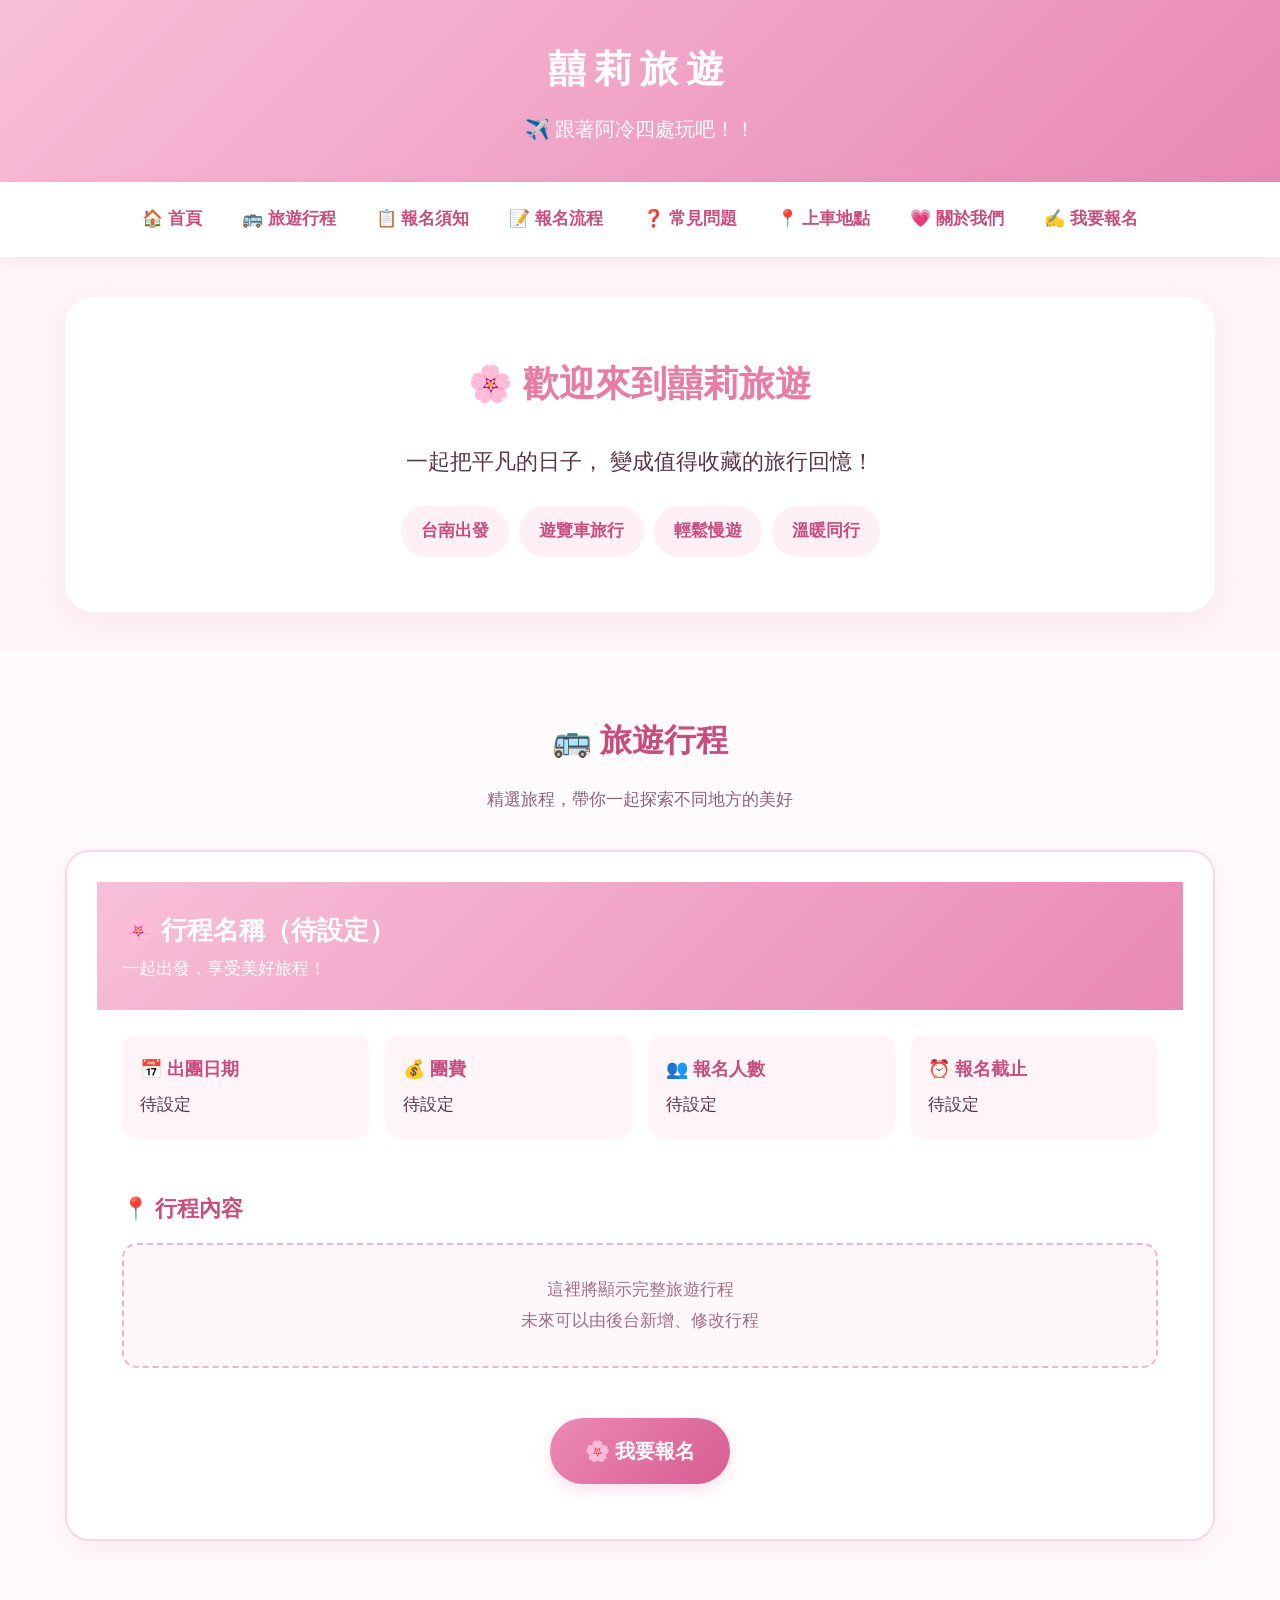
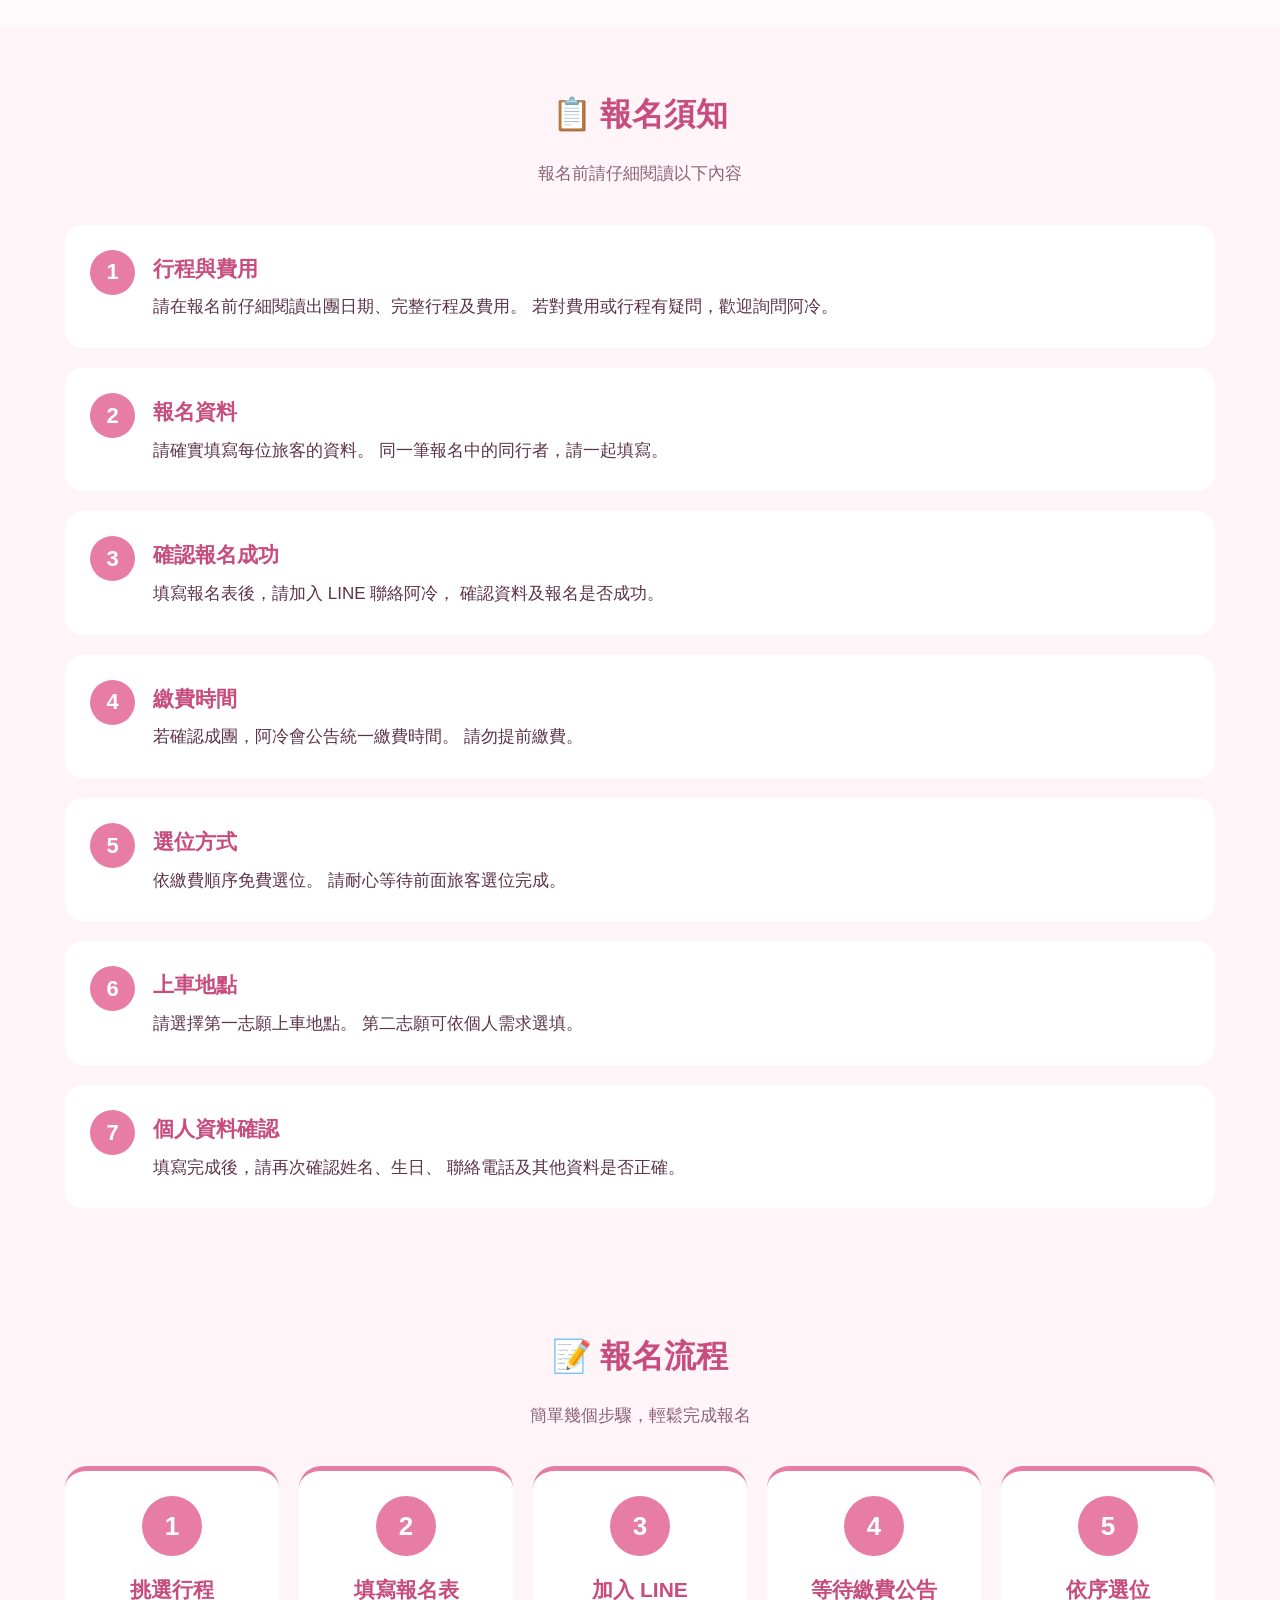
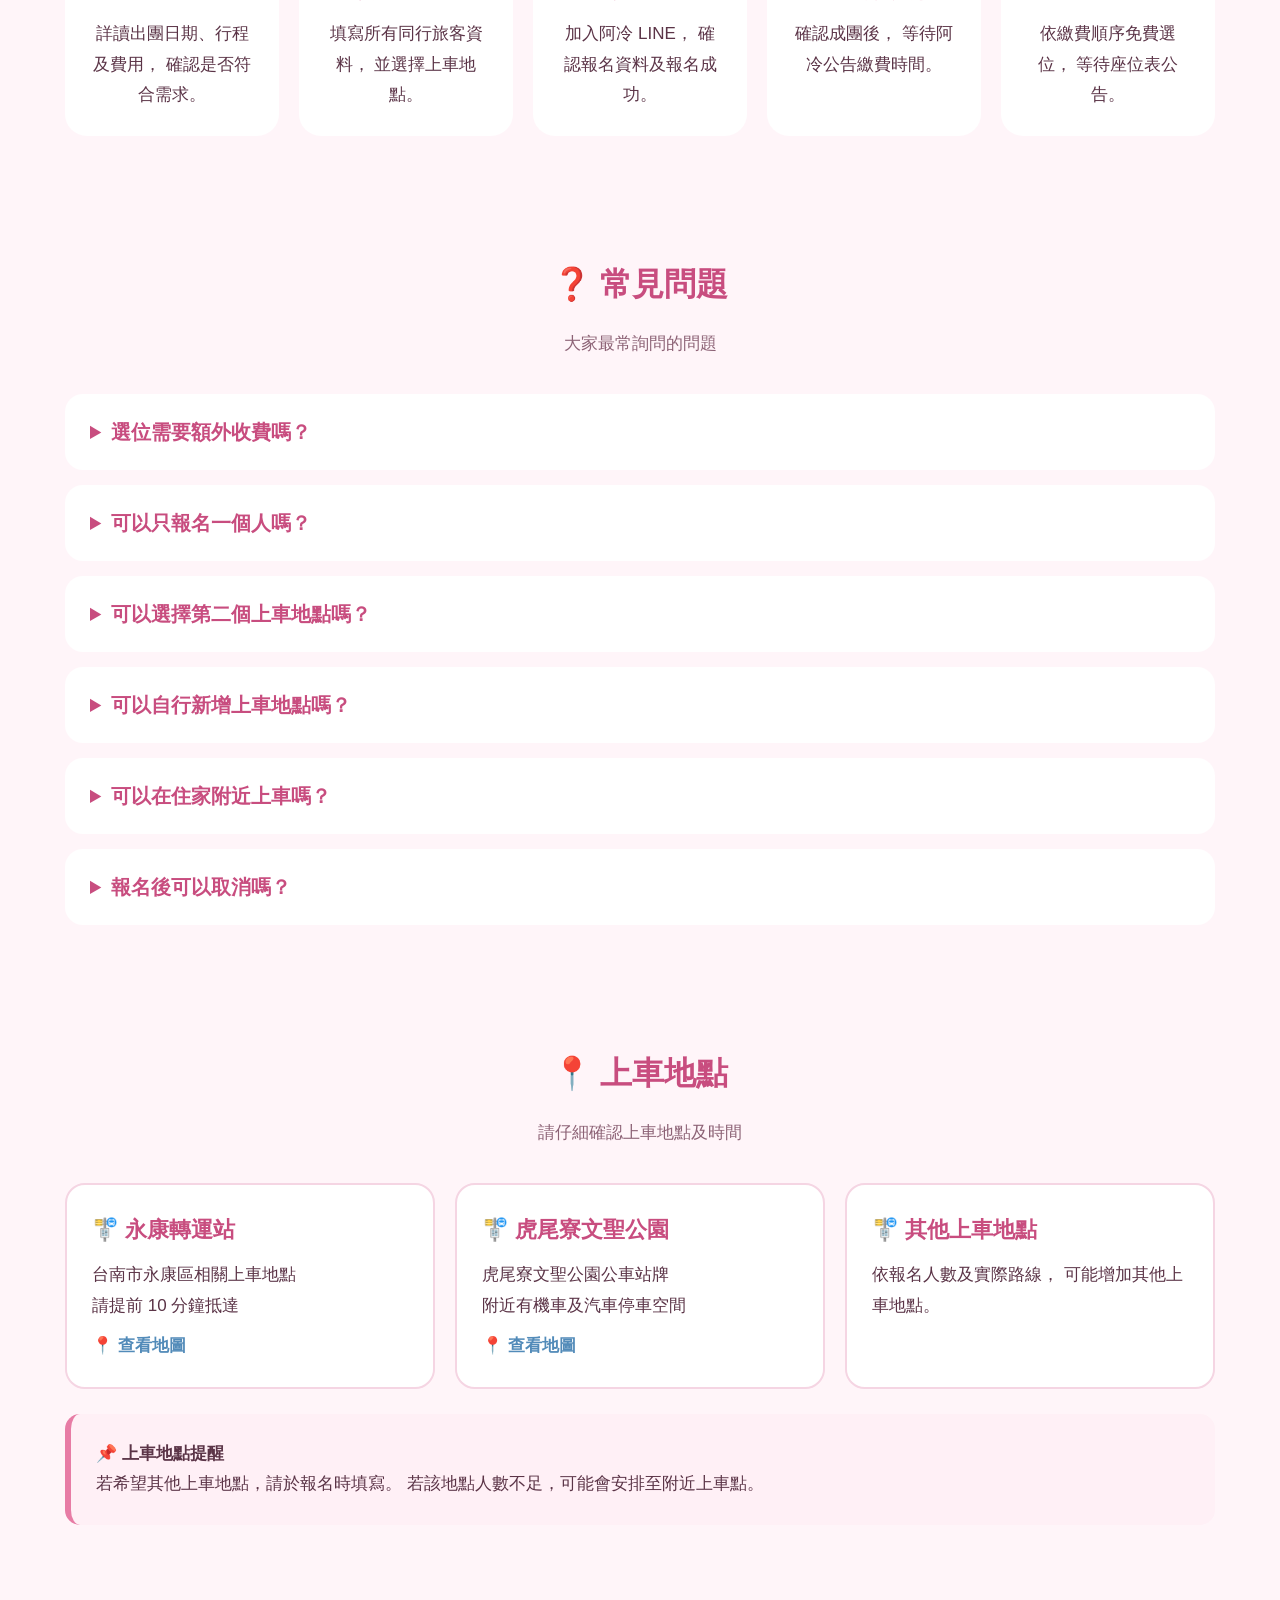
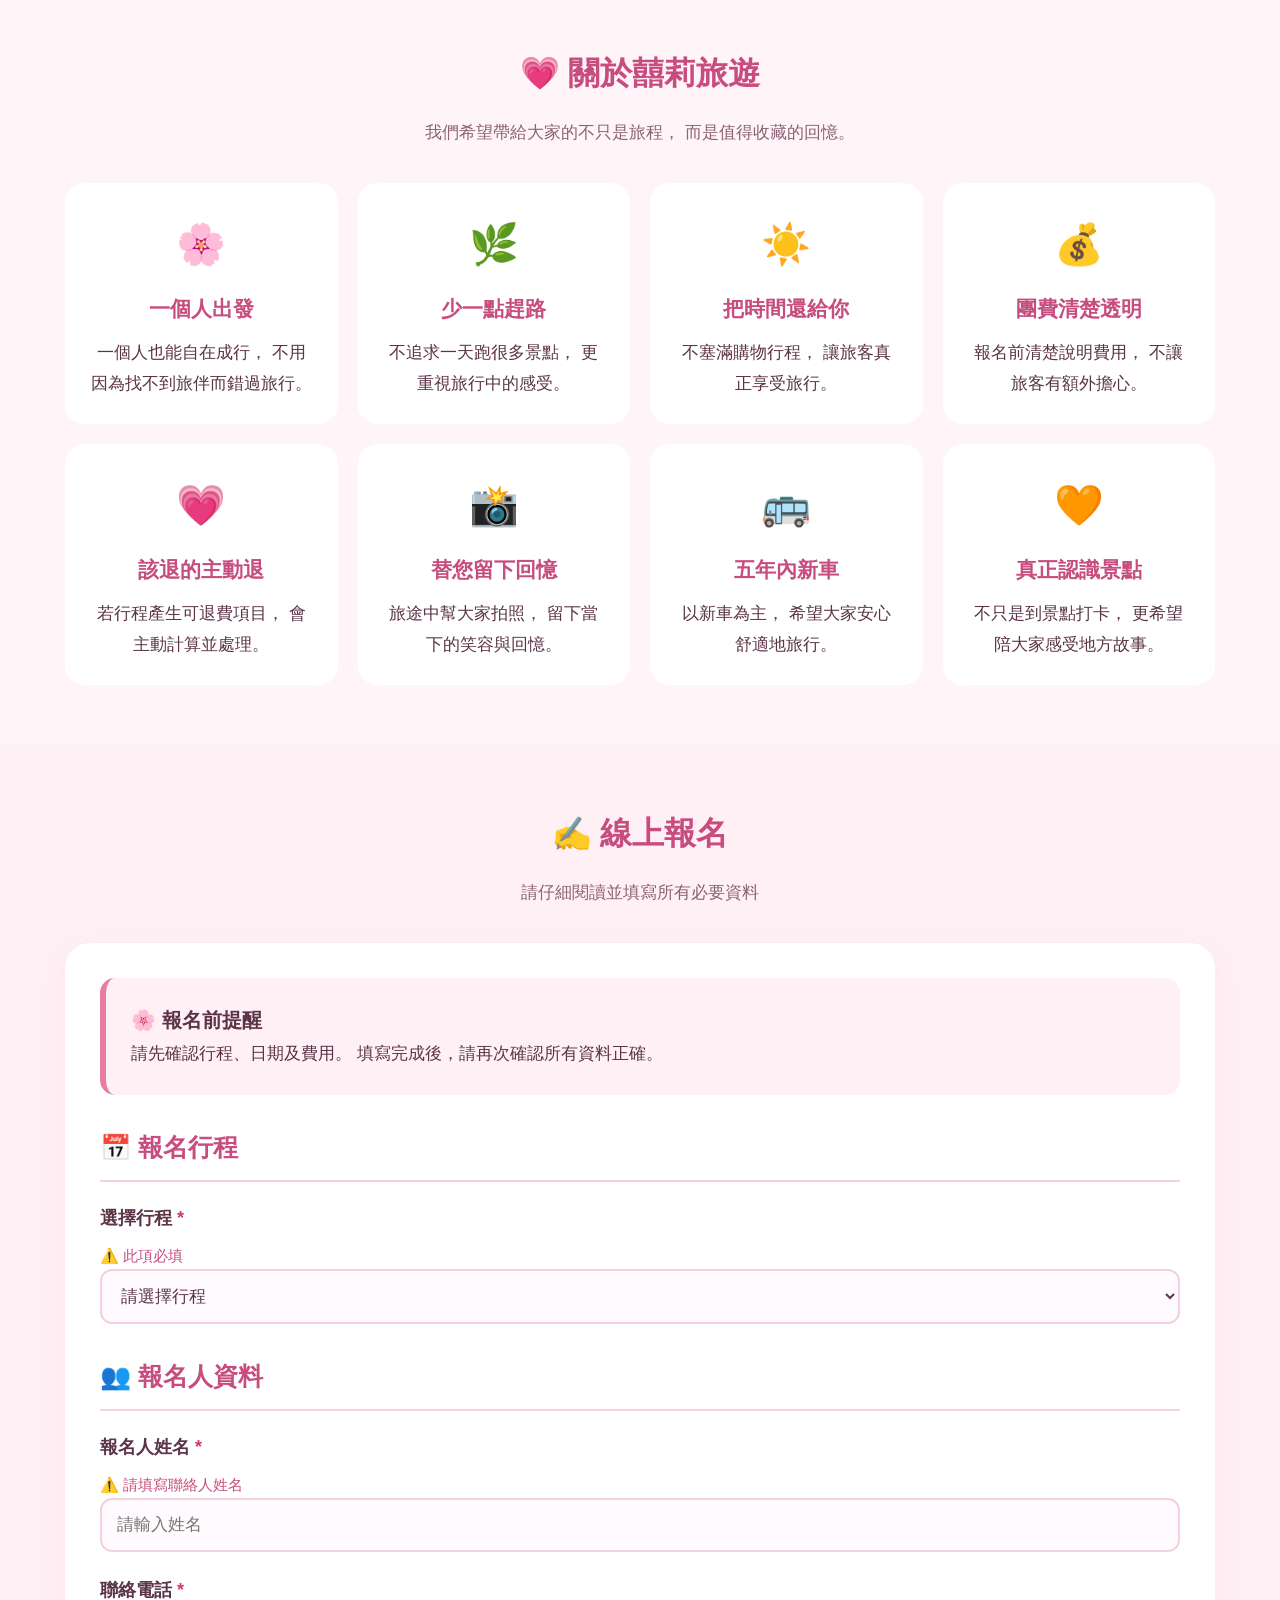
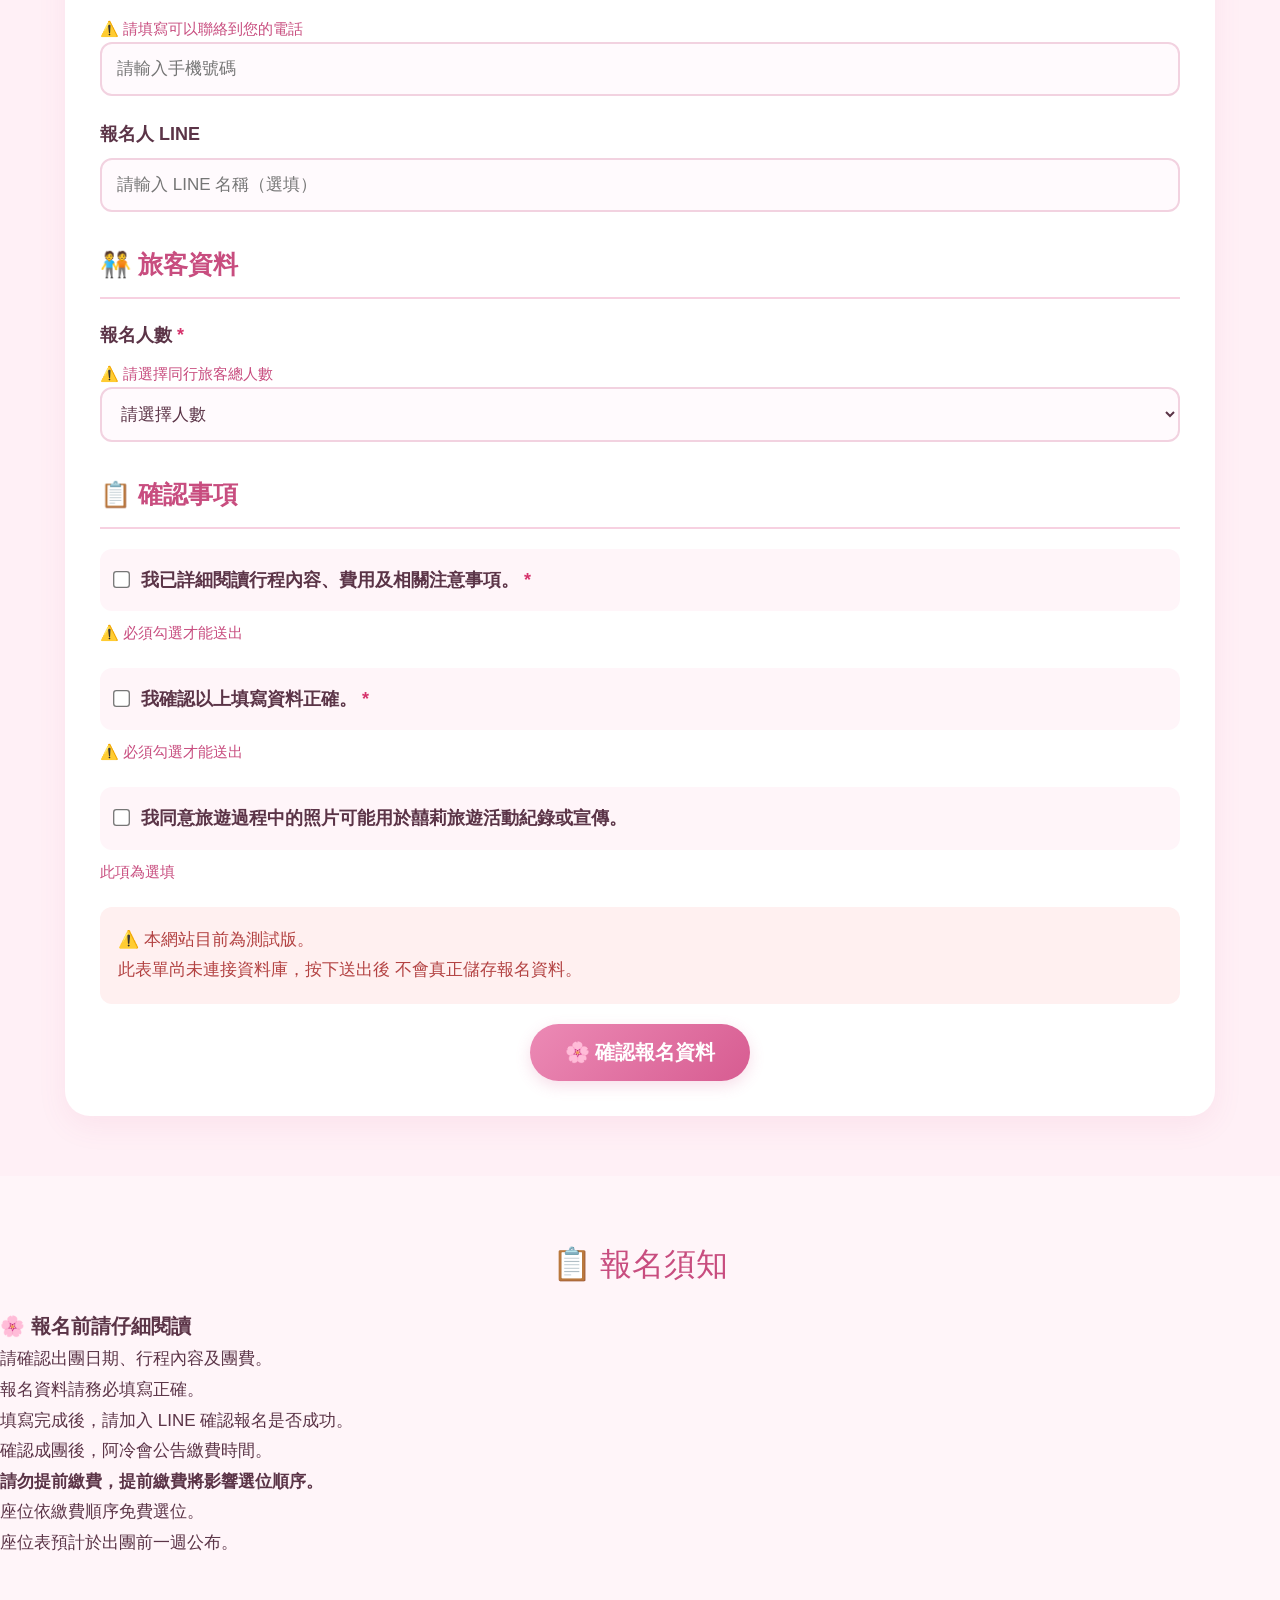
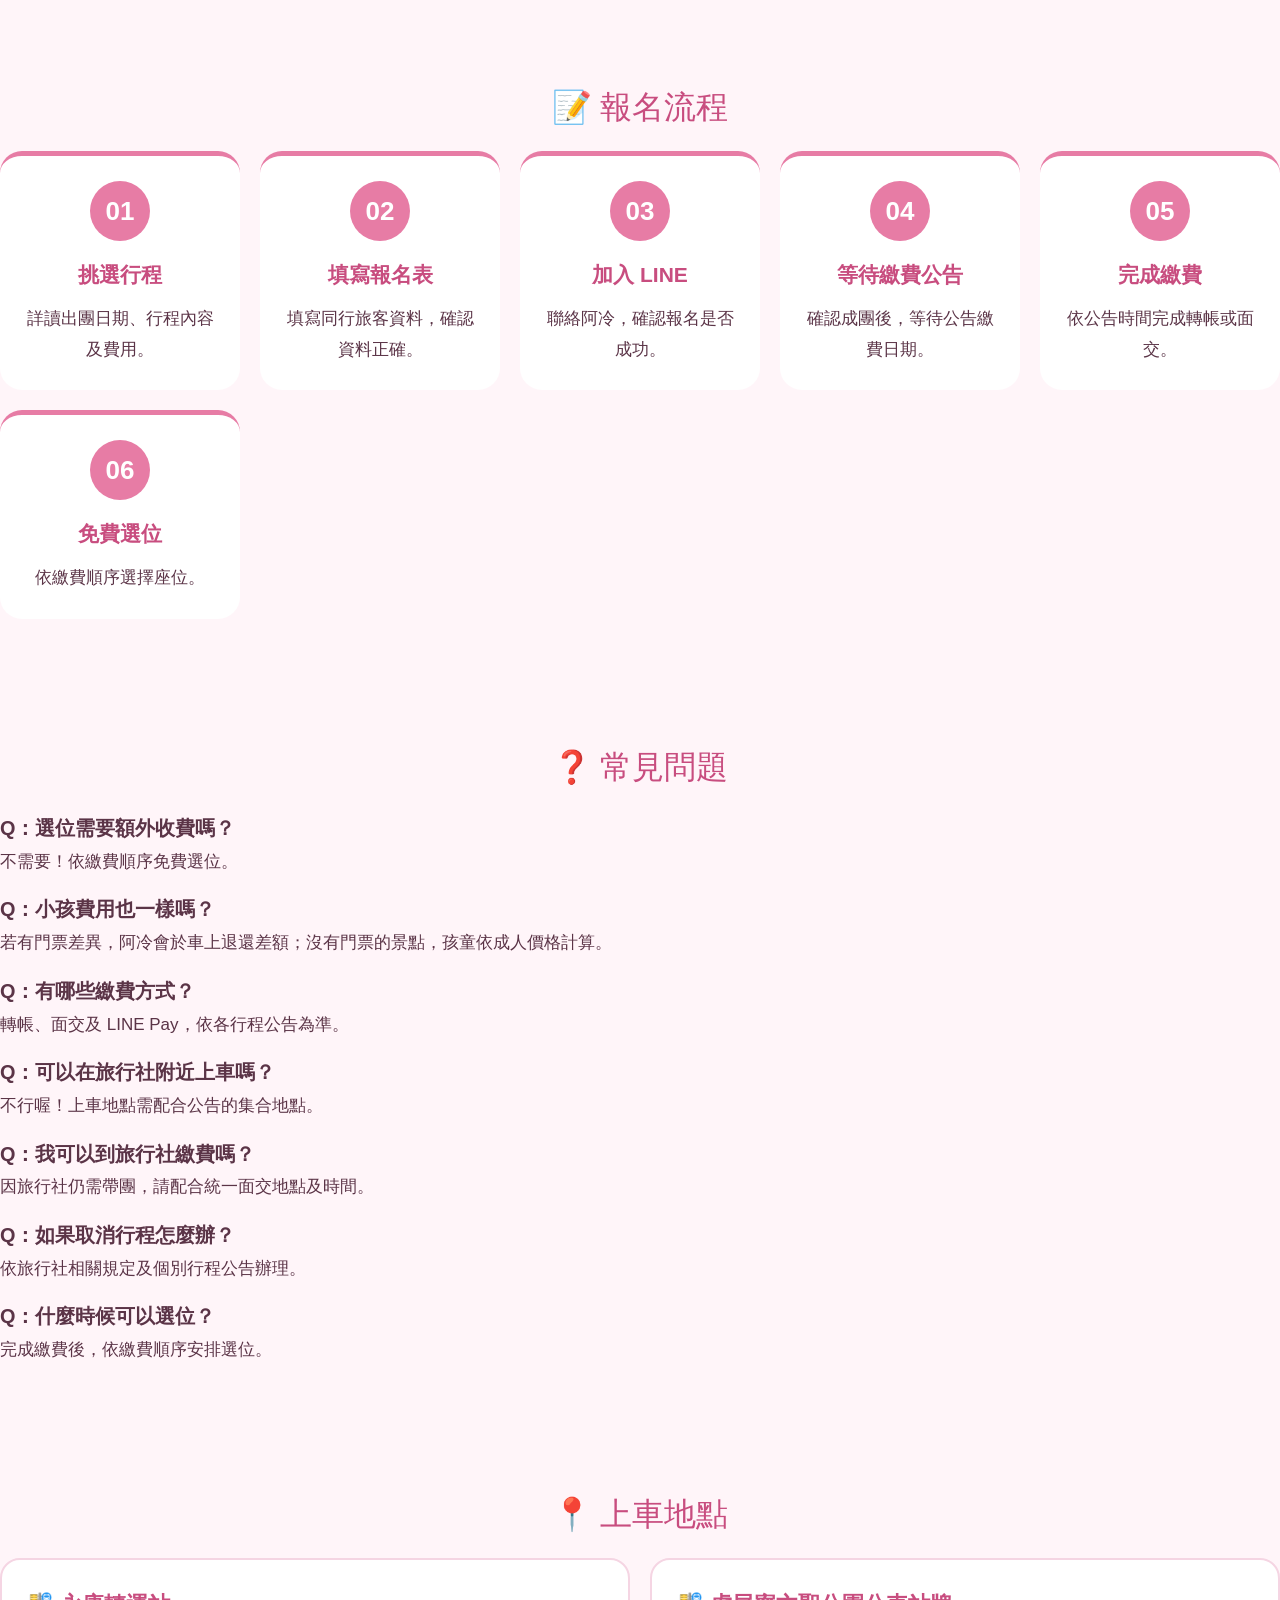
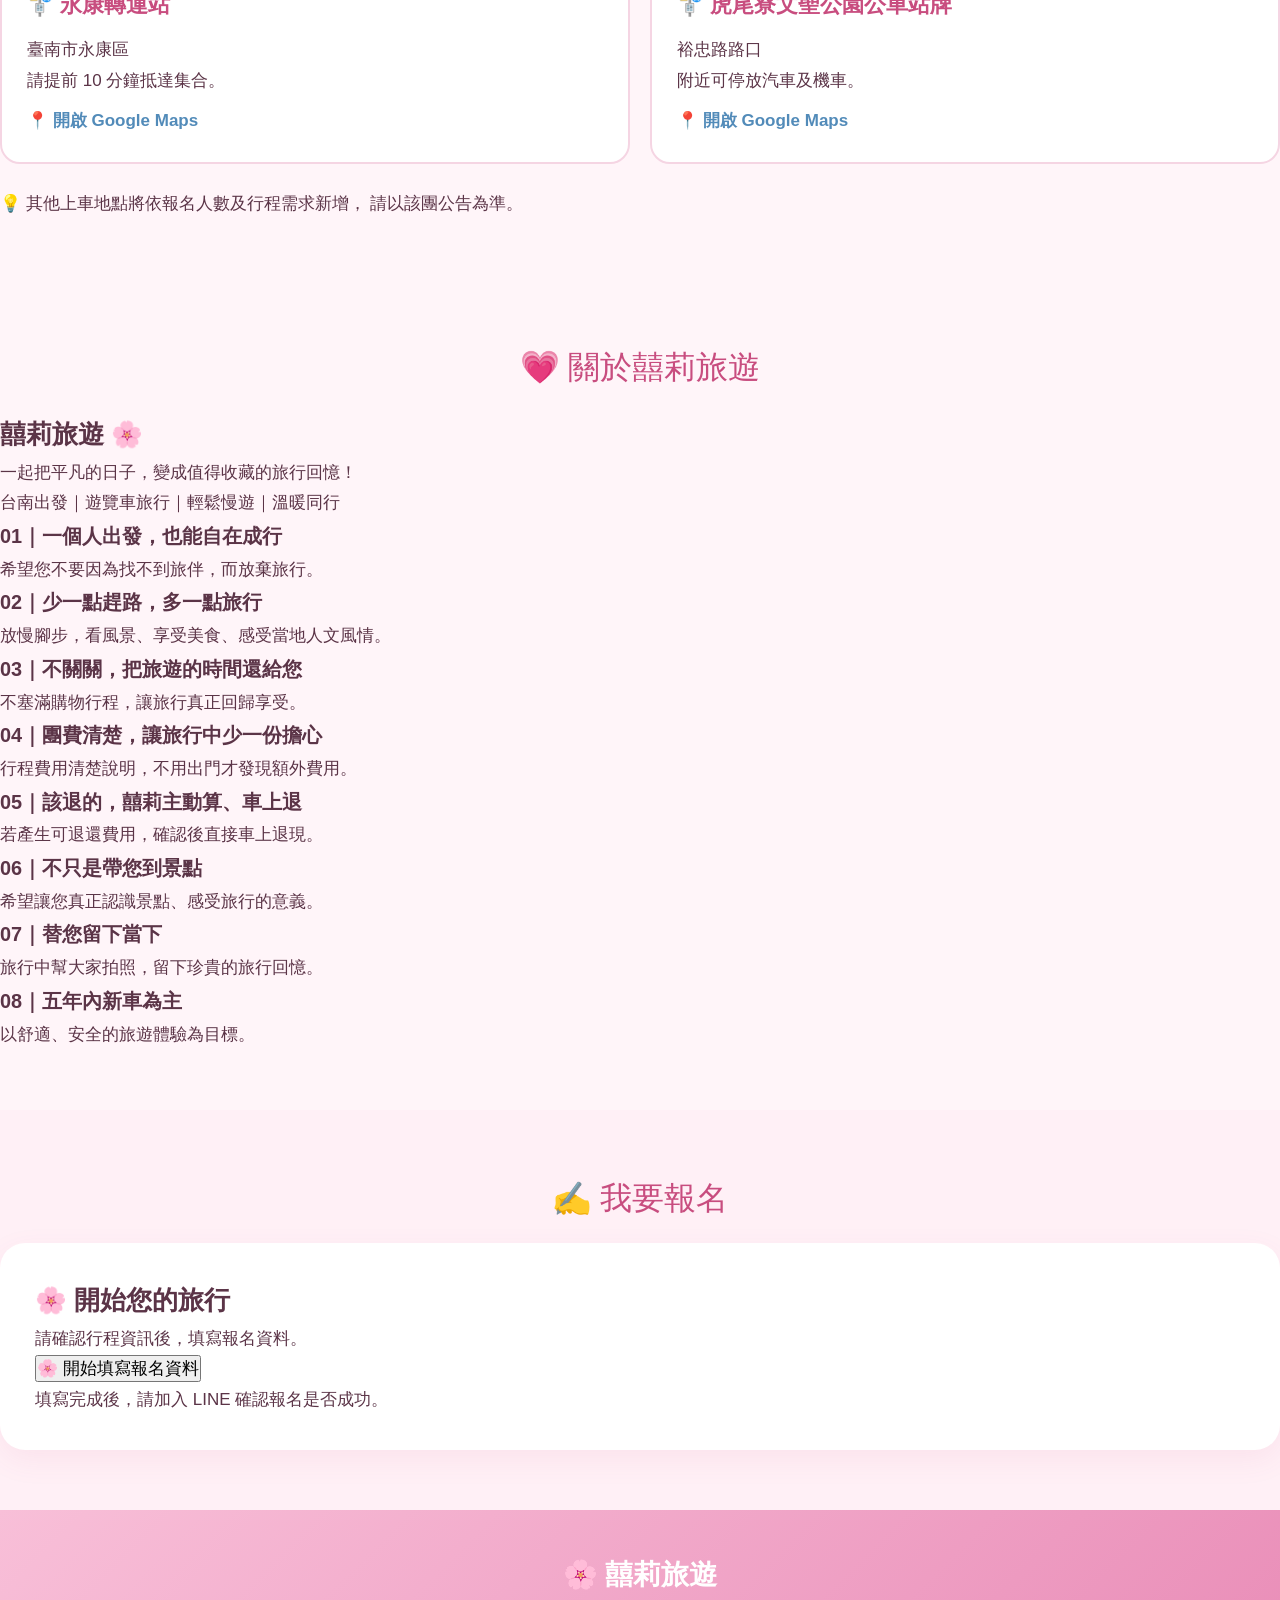
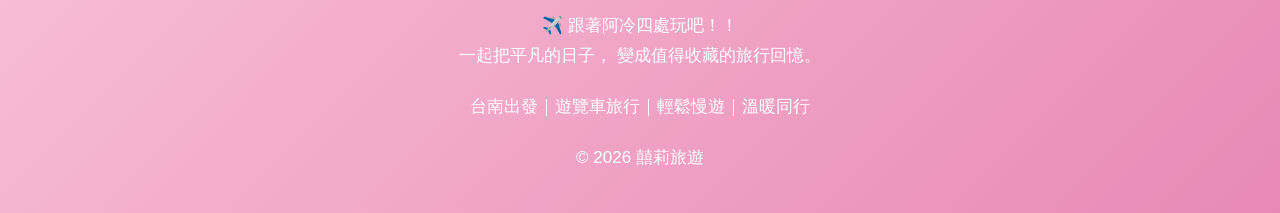
==== commit 1cc3b6af: "Update index.html" ====
--- a/index.html
+++ b/index.html
@@ -1380,6 +1380,253 @@
   </div>
 </section>
 
+<!-- 報名須知 -->
+<section id="notice" class="section">
+    <div class="section-title">
+        📋 報名須知
+    </div>
+
+    <div class="notice-card">
+        <h3>🌸 報名前請仔細閱讀</h3>
+
+        <ul>
+            <li>請確認出團日期、行程內容及團費。</li>
+            <li>報名資料請務必填寫正確。</li>
+            <li>填寫完成後，請加入 LINE 確認報名是否成功。</li>
+            <li>確認成團後，阿冷會公告繳費時間。</li>
+            <li><strong>請勿提前繳費，提前繳費將影響選位順序。</strong></li>
+            <li>座位依繳費順序免費選位。</li>
+            <li>座位表預計於出團前一週公布。</li>
+        </ul>
+    </div>
+</section>
+
+
+<!-- 報名流程 -->
+<section id="process" class="section">
+    <div class="section-title">
+        📝 報名流程
+    </div>
+
+    <div class="process-grid">
+
+        <div class="process-card">
+            <div class="process-number">01</div>
+            <h3>挑選行程</h3>
+            <p>詳讀出團日期、行程內容及費用。</p>
+        </div>
+
+        <div class="process-card">
+            <div class="process-number">02</div>
+            <h3>填寫報名表</h3>
+            <p>填寫同行旅客資料，確認資料正確。</p>
+        </div>
+
+        <div class="process-card">
+            <div class="process-number">03</div>
+            <h3>加入 LINE</h3>
+            <p>聯絡阿冷，確認報名是否成功。</p>
+        </div>
+
+        <div class="process-card">
+            <div class="process-number">04</div>
+            <h3>等待繳費公告</h3>
+            <p>確認成團後，等待公告繳費日期。</p>
+        </div>
+
+        <div class="process-card">
+            <div class="process-number">05</div>
+            <h3>完成繳費</h3>
+            <p>依公告時間完成轉帳或面交。</p>
+        </div>
+
+        <div class="process-card">
+            <div class="process-number">06</div>
+            <h3>免費選位</h3>
+            <p>依繳費順序選擇座位。</p>
+        </div>
+
+    </div>
+</section>
+
+
+<!-- FAQ -->
+<section id="faq" class="section">
+    <div class="section-title">
+        ❓ 常見問題
+    </div>
+
+    <div class="faq-list">
+
+        <div class="faq-item">
+            <h3>Q：選位需要額外收費嗎？</h3>
+            <p>不需要！依繳費順序免費選位。</p>
+        </div>
+
+        <div class="faq-item">
+            <h3>Q：小孩費用也一樣嗎？</h3>
+            <p>若有門票差異，阿冷會於車上退還差額；沒有門票的景點，孩童依成人價格計算。</p>
+        </div>
+
+        <div class="faq-item">
+            <h3>Q：有哪些繳費方式？</h3>
+            <p>轉帳、面交及 LINE Pay，依各行程公告為準。</p>
+        </div>
+
+        <div class="faq-item">
+            <h3>Q：可以在旅行社附近上車嗎？</h3>
+            <p>不行喔！上車地點需配合公告的集合地點。</p>
+        </div>
+
+        <div class="faq-item">
+            <h3>Q：我可以到旅行社繳費嗎？</h3>
+            <p>因旅行社仍需帶團，請配合統一面交地點及時間。</p>
+        </div>
+
+        <div class="faq-item">
+            <h3>Q：如果取消行程怎麼辦？</h3>
+            <p>依旅行社相關規定及個別行程公告辦理。</p>
+        </div>
+
+        <div class="faq-item">
+            <h3>Q：什麼時候可以選位？</h3>
+            <p>完成繳費後，依繳費順序安排選位。</p>
+        </div>
+
+    </div>
+</section>
+
+
+<!-- 上車地點 -->
+<section id="boarding" class="section">
+    <div class="section-title">
+        📍 上車地點
+    </div>
+
+    <div class="boarding-grid">
+
+        <div class="boarding-card">
+            <h3>🚏 永康轉運站</h3>
+            <p>臺南市永康區</p>
+            <p>請提前 10 分鐘抵達集合。</p>
+
+            <a href="https://share.google/yRap8bcBEmONqbf9R"
+               target="_blank"
+               class="map-button">
+                📍 開啟 Google Maps
+            </a>
+        </div>
+
+        <div class="boarding-card">
+            <h3>🚏 虎尾寮文聖公園公車站牌</h3>
+            <p>裕忠路路口</p>
+            <p>附近可停放汽車及機車。</p>
+
+            <a href="https://share.google/HmXFmwj4fHWt8aPaG"
+               target="_blank"
+               class="map-button">
+                📍 開啟 Google Maps
+            </a>
+        </div>
+
+    </div>
+
+    <div class="boarding-note">
+        💡 其他上車地點將依報名人數及行程需求新增，
+        請以該團公告為準。
+    </div>
+</section>
+
+
+<!-- 品牌理念 -->
+<section id="about" class="section">
+    <div class="section-title">
+        💗 關於囍莉旅遊
+    </div>
+
+    <div class="brand-intro">
+        <h2>囍莉旅遊 🌸</h2>
+
+        <p>
+            一起把平凡的日子，變成值得收藏的旅行回憶！
+        </p>
+
+        <p>
+            台南出發｜遊覽車旅行｜輕鬆慢遊｜溫暖同行
+        </p>
+    </div>
+
+    <div class="brand-grid">
+
+        <div class="brand-card">
+            <h3>01｜一個人出發，也能自在成行</h3>
+            <p>希望您不要因為找不到旅伴，而放棄旅行。</p>
+        </div>
+
+        <div class="brand-card">
+            <h3>02｜少一點趕路，多一點旅行</h3>
+            <p>放慢腳步，看風景、享受美食、感受當地人文風情。</p>
+        </div>
+
+        <div class="brand-card">
+            <h3>03｜不關關，把旅遊的時間還給您</h3>
+            <p>不塞滿購物行程，讓旅行真正回歸享受。</p>
+        </div>
+
+        <div class="brand-card">
+            <h3>04｜團費清楚，讓旅行中少一份擔心</h3>
+            <p>行程費用清楚說明，不用出門才發現額外費用。</p>
+        </div>
+
+        <div class="brand-card">
+            <h3>05｜該退的，囍莉主動算、車上退</h3>
+            <p>若產生可退還費用，確認後直接車上退現。</p>
+        </div>
+
+        <div class="brand-card">
+            <h3>06｜不只是帶您到景點</h3>
+            <p>希望讓您真正認識景點、感受旅行的意義。</p>
+        </div>
+
+        <div class="brand-card">
+            <h3>07｜替您留下當下</h3>
+            <p>旅行中幫大家拍照，留下珍貴的旅行回憶。</p>
+        </div>
+
+        <div class="brand-card">
+            <h3>08｜五年內新車為主</h3>
+            <p>以舒適、安全的旅遊體驗為目標。</p>
+        </div>
+
+    </div>
+</section>
+
+
+<!-- 線上報名 -->
+<section id="registration" class="section">
+    <div class="section-title">
+        ✍️ 我要報名
+    </div>
+
+    <div class="registration-card">
+
+        <h2>🌸 開始您的旅行</h2>
+
+        <p>
+            請確認行程資訊後，填寫報名資料。
+        </p>
+
+        <button class="register-button">
+            🌸 開始填寫報名資料
+        </button>
+
+        <p class="registration-note">
+            填寫完成後，請加入 LINE 確認報名是否成功。
+        </p>
+
+    </div>
+</section>   
+   
 <!-- =========================
      Footer
 ========================= -->
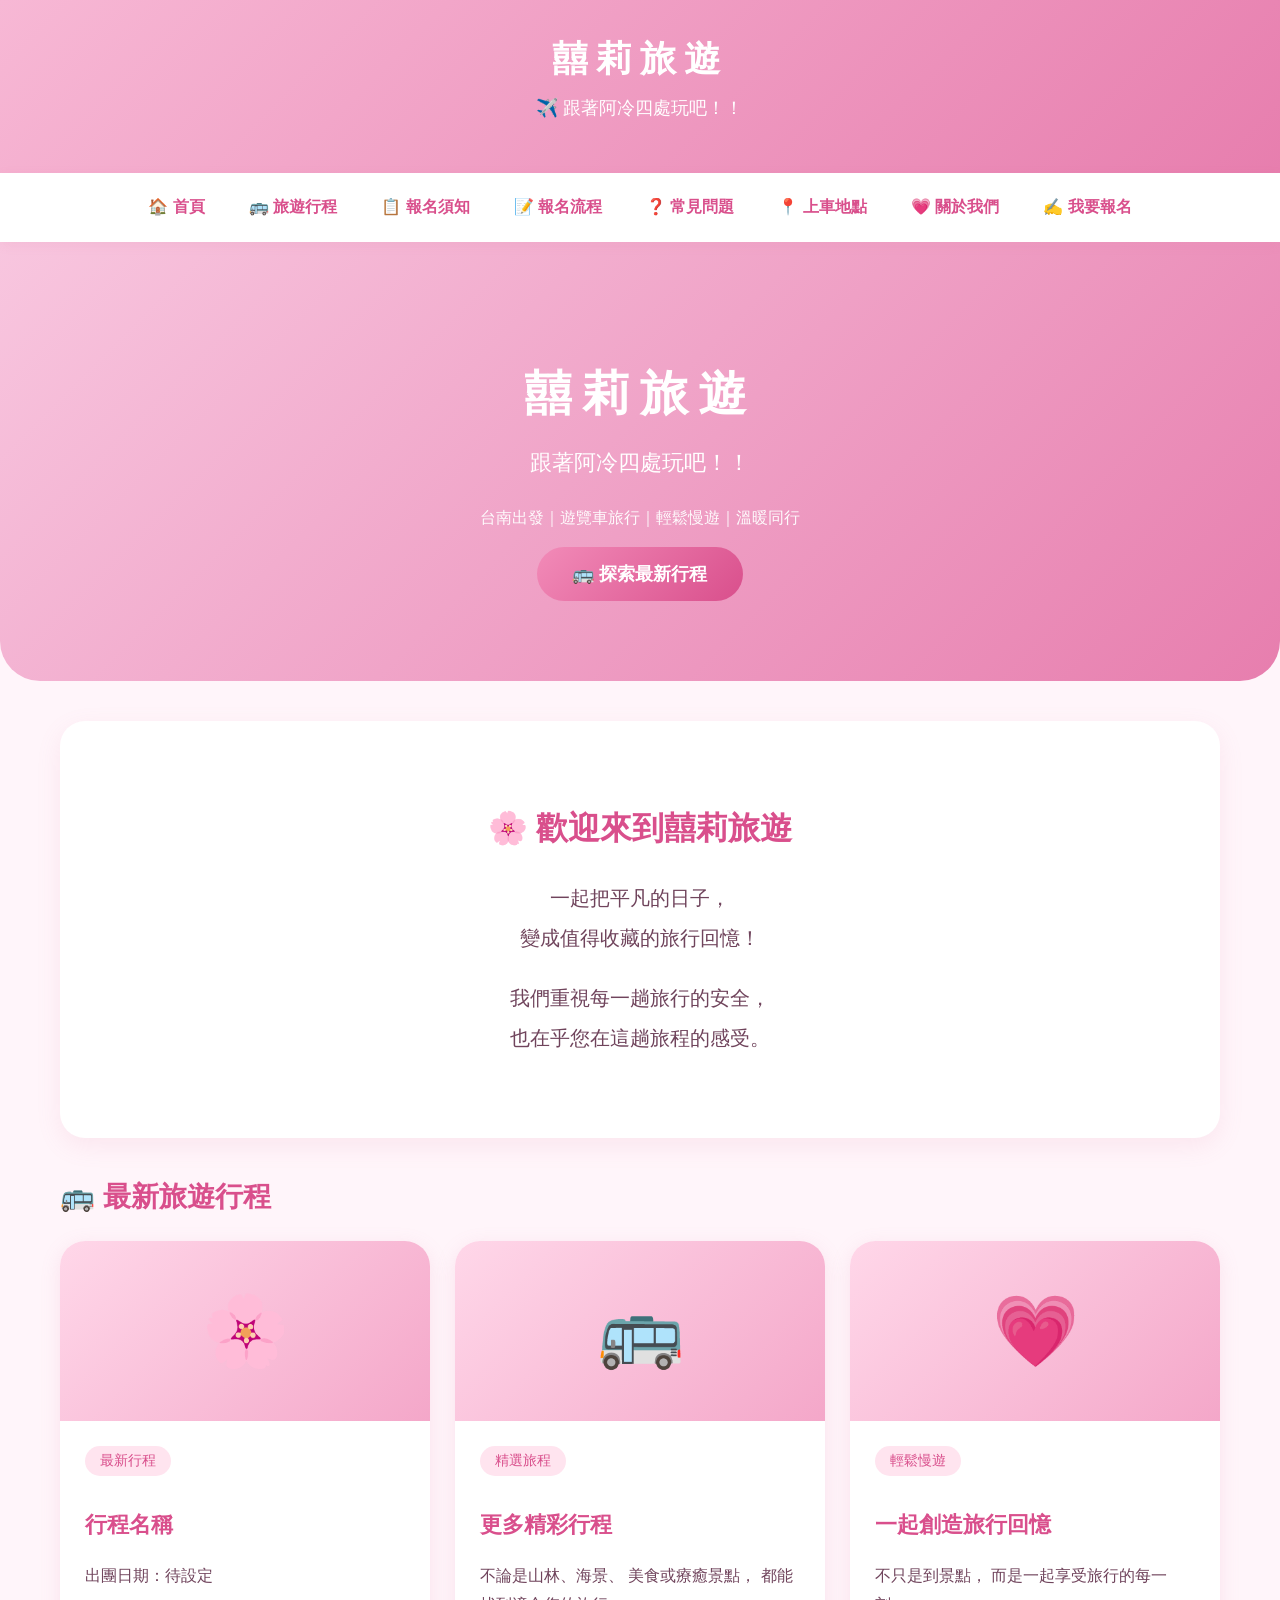
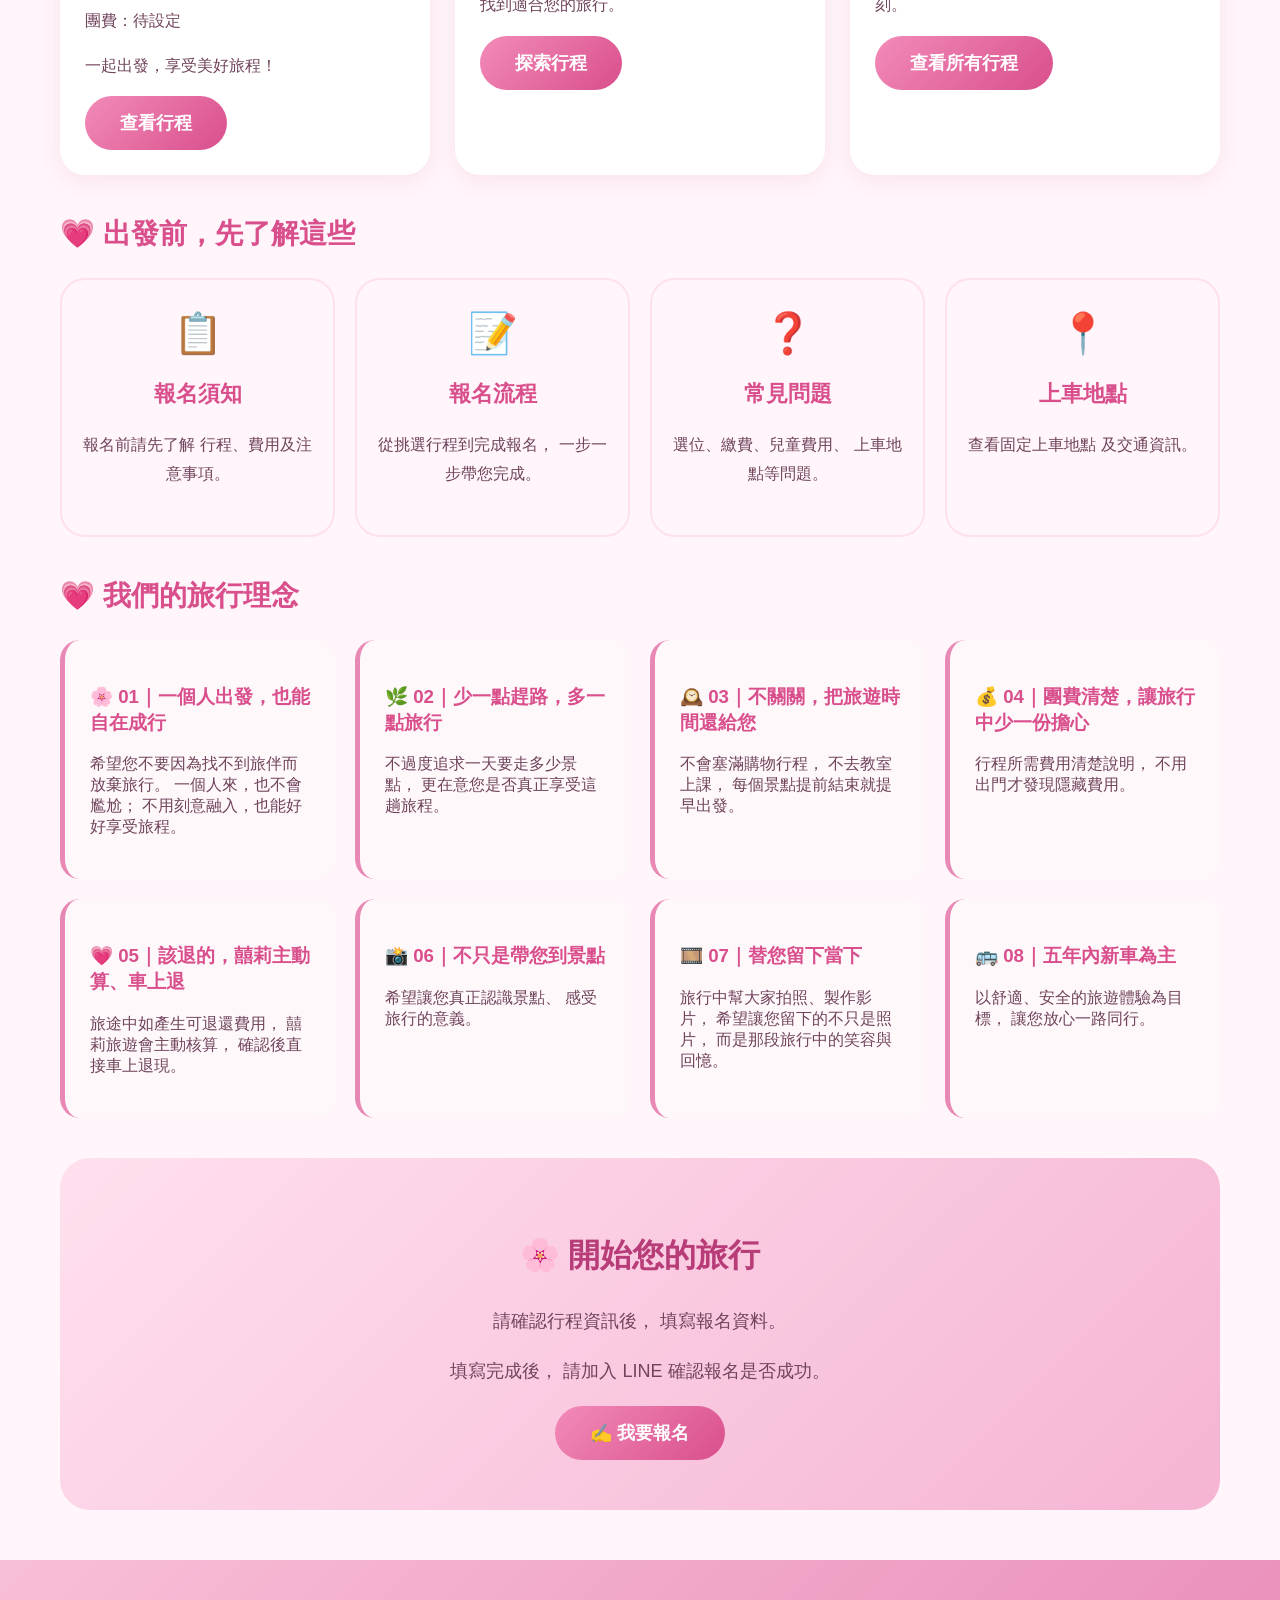
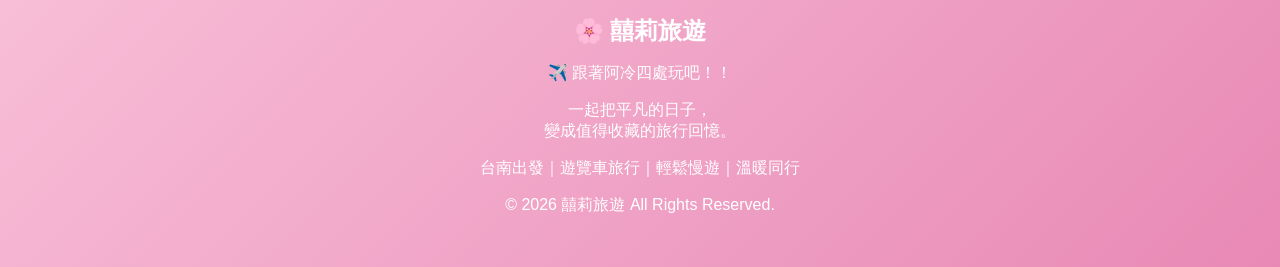
==== commit 8ff7c01a: "Update index.html" ====
--- a/index.html
+++ b/index.html
@@ -1,1983 +1,676 @@
 <!DOCTYPE html>
 <html lang="zh-TW">
 <head>
-<meta charset="UTF-8">
-<meta name="viewport" content="width=device-width, initial-scale=1.0">
-
-<title>囍莉旅遊｜跟著阿冷四處玩吧！</title>
-
-<meta name="description" content="囍莉旅遊，台南出發，遊覽車旅行、輕鬆慢遊、溫暖同行。">
-
-<style>
-/* =========================
-   基本設定
-========================= */
-
-* {
-  box-sizing: border-box;
-  margin: 0;
-  padding: 0;
-}
-
-html {
-  scroll-behavior: smooth;
-  scroll-padding-top: 90px;
-}
-
-body {
-  font-family: "Noto Sans TC", "Microsoft JhengHei", sans-serif;
-  background: #fff5f9;
-  color: #5b3447;
-  line-height: 1.8;
-  font-size: 17px;
-}
-
-:root {
-  --pink: #e77ca5;
-  --pink-dark: #c84d7f;
-  --pink-light: #fff0f6;
-  --pink-soft: #fce1ec;
-  --white: #ffffff;
-  --text: #5b3447;
-  --green: #729b78;
-  --blue: #76a8cf;
-  --orange: #e9a66f;
-}
-
-a {
-  color: inherit;
-  text-decoration: none;
-}
-
-button,
-input,
-select,
-textarea {
-  font-family: inherit;
-  font-size: inherit;
-}
-
-.container {
-  width: min(1150px, 92%);
-  margin: auto;
-}
-
-section {
-  padding: 60px 0;
-}
-
-.section-title {
-  text-align: center;
-  font-size: 32px;
-  color: var(--pink-dark);
-  margin-bottom: 15px;
-}
-
-.section-subtitle {
-  text-align: center;
-  color: #8c6275;
-  margin-bottom: 35px;
-}
-
-.card {
-  background: white;
-  border-radius: 24px;
-  padding: 30px;
-  box-shadow: 0 8px 25px rgba(200, 77, 127, 0.08);
-}
-
-.pink-box {
-  background: #fff0f6;
-  border-left: 6px solid var(--pink);
-  padding: 25px;
-  border-radius: 15px;
-}
-
-.notice {
-  color: #b33f70;
-  font-weight: bold;
-}
-
-/* =========================
-   頂部品牌區
-========================= */
-
-.hero {
-  background: linear-gradient(135deg, #f8bfd8, #e889b5);
-  color: white;
-  padding: 35px 20px;
-  text-align: center;
-}
-
-.hero h1 {
-  font-size: 38px;
-  letter-spacing: 8px;
-  font-weight: 900;
-}
-
-.hero p {
-  font-size: 20px;
-  margin-top: 8px;
-}
-
-/* =========================
-   固定導覽列
-========================= */
-
-.navbar {
-  position: sticky;
-  top: 0;
-  z-index: 999;
-  background: white;
-  box-shadow: 0 3px 12px rgba(180, 80, 120, 0.1);
-}
-
-.nav-container {
-  display: flex;
-  justify-content: center;
-  align-items: center;
-  flex-wrap: wrap;
-  gap: 8px;
-  padding: 12px;
-}
-
-.navbar a {
-  color: var(--pink-dark);
-  font-weight: bold;
-  padding: 10px 16px;
-  border-radius: 30px;
-  transition: 0.2s;
-}
-
-.navbar a:hover {
-  background: var(--pink-light);
-}
-
-/* =========================
-   首頁
-========================= */
-
-#home {
-  padding: 40px 0;
-}
-
-.welcome-card {
-  background: white;
-  border-radius: 28px;
-  padding: 55px 30px;
-  text-align: center;
-  box-shadow: 0 8px 30px rgba(200, 77, 127, 0.08);
-}
-
-.welcome-card h2 {
-  font-size: 36px;
-  color: var(--pink);
-  margin-bottom: 25px;
-}
-
-.welcome-card p {
-  font-size: 22px;
-  margin-bottom: 20px;
-}
-
-.brand-tags {
-  display: flex;
-  justify-content: center;
-  flex-wrap: wrap;
-  gap: 10px;
-  margin-top: 25px;
-}
-
-.brand-tags span {
-  background: #fff0f6;
-  color: var(--pink-dark);
-  border-radius: 30px;
-  padding: 10px 20px;
-  font-weight: bold;
-}
-
-/* =========================
-   行程區
-========================= */
-
-#trips {
-  background: #fffafc;
-}
-
-.trip-card {
-  margin-bottom: 25px;
-  border: 2px solid #f9d7e6;
-  overflow: hidden;
-}
-
-.trip-header {
-  background: linear-gradient(135deg, #f8bfd8, #e889b5);
-  color: white;
-  padding: 25px;
-}
-
-.trip-header h3 {
-  font-size: 26px;
-}
-
-.trip-info {
-  display: grid;
-  grid-template-columns: repeat(auto-fit, minmax(180px, 1fr));
-  gap: 15px;
-  padding: 25px;
-}
-
-.trip-info-item {
-  background: #fff5f9;
-  border-radius: 15px;
-  padding: 18px;
-}
-
-.trip-info-item strong {
-  display: block;
-  color: var(--pink-dark);
-  font-size: 18px;
-  margin-bottom: 5px;
-}
-
-.trip-detail {
-  padding: 25px;
-}
-
-.trip-detail h4 {
-  color: var(--pink-dark);
-  font-size: 22px;
-  margin-bottom: 15px;
-}
-
-.trip-placeholder {
-  background: #fff8fb;
-  border: 2px dashed #f0b5ce;
-  border-radius: 15px;
-  padding: 30px;
-  text-align: center;
-  color: #a56c86;
-}
-
-.primary-button {
-  display: inline-block;
-  background: linear-gradient(135deg, #ec8ab5, #d75c91);
-  color: white;
-  border: none;
-  border-radius: 50px;
-  padding: 15px 35px;
-  font-weight: bold;
-  font-size: 20px;
-  cursor: pointer;
-  box-shadow: 0 5px 15px rgba(215, 92, 145, 0.2);
-}
-
-.primary-button:hover {
-  opacity: 0.9;
-  transform: translateY(-2px);
-}
-
-.center {
-  text-align: center;
-}
-
-/* =========================
-   報名須知
-========================= */
-
-.notice-list {
-  display: grid;
-  gap: 20px;
-}
-
-.notice-item {
-  display: flex;
-  gap: 18px;
-  align-items: flex-start;
-  background: white;
-  border-radius: 18px;
-  padding: 25px;
-}
-
-.notice-number {
-  min-width: 45px;
-  height: 45px;
-  border-radius: 50%;
-  background: var(--pink);
-  color: white;
-  display: flex;
-  align-items: center;
-  justify-content: center;
-  font-size: 22px;
-  font-weight: bold;
-}
-
-.notice-item h3 {
-  color: var(--pink-dark);
-  margin-bottom: 5px;
-  font-size: 21px;
-}
-
-/* =========================
-   報名流程
-========================= */
-
-.process-grid {
-  display: grid;
-  grid-template-columns: repeat(auto-fit, minmax(210px, 1fr));
-  gap: 20px;
-}
-
-.process-card {
-  background: white;
-  border-radius: 22px;
-  padding: 25px;
-  text-align: center;
-  border-top: 5px solid var(--pink);
-}
-
-.process-number {
-  width: 60px;
-  height: 60px;
-  background: var(--pink);
-  color: white;
-  font-size: 26px;
-  font-weight: bold;
-  border-radius: 50%;
-  display: flex;
-  justify-content: center;
-  align-items: center;
-  margin: 0 auto 15px;
-}
-
-.process-card h3 {
-  color: var(--pink-dark);
-  font-size: 21px;
-  margin-bottom: 10px;
-}
-
-/* =========================
-   FAQ
-========================= */
-
-.faq-list {
-  display: grid;
-  gap: 15px;
-}
-
-details {
-  background: white;
-  border-radius: 18px;
-  padding: 20px 25px;
-}
-
-summary {
-  cursor: pointer;
-  color: var(--pink-dark);
-  font-size: 20px;
-  font-weight: bold;
-}
-
-details p {
-  padding-top: 15px;
-}
-
-/* =========================
-   上車地點
-========================= */
-
-.boarding-grid {
-  display: grid;
-  grid-template-columns: repeat(auto-fit, minmax(240px, 1fr));
-  gap: 20px;
-}
-
-.boarding-card {
-  background: white;
-  border-radius: 20px;
-  padding: 25px;
-  border: 2px solid #f5d5e3;
-}
-
-.boarding-card h3 {
-  color: var(--pink-dark);
-  font-size: 22px;
-  margin-bottom: 10px;
-}
-
-.boarding-card a {
-  display: inline-block;
-  color: #528bb9;
-  font-weight: bold;
-  margin-top: 10px;
-}
-
-.boarding-note {
-  margin-top: 25px;
-}
-
-/* =========================
-   品牌理念
-========================= */
-
-.about-grid {
-  display: grid;
-  grid-template-columns: repeat(auto-fit, minmax(230px, 1fr));
-  gap: 20px;
-}
-
-.about-card {
-  background: white;
-  border-radius: 20px;
-  padding: 25px;
-  text-align: center;
-}
-
-.about-icon {
-  font-size: 40px;
-  margin-bottom: 10px;
-}
-
-.about-card h3 {
-  color: var(--pink-dark);
-  font-size: 21px;
-  margin-bottom: 10px;
-}
-
-/* =========================
-   報名表
-========================= */
-
-#registration {
-  background: #fff0f6;
-}
-
-.registration-card {
-  background: white;
-  border-radius: 25px;
-  padding: 35px;
-  box-shadow: 0 10px 30px rgba(200, 77, 127, 0.08);
-}
-
-.form-section-title {
-  color: var(--pink-dark);
-  font-size: 25px;
-  border-bottom: 2px solid #f7d1e1;
-  padding-bottom: 10px;
-  margin: 30px 0 20px;
-}
-
-.form-group {
-  margin-bottom: 22px;
-}
-
-.form-group label {
-  display: block;
-  font-weight: bold;
-  margin-bottom: 8px;
-  font-size: 18px;
-}
-
-.required {
-  color: #d6336c;
-}
-
-.field-hint {
-  display: block;
-  color: #c84d7f;
-  font-size: 15px;
-  margin-top: 5px;
-}
-
-input,
-select,
-textarea {
-  width: 100%;
-  padding: 15px;
-  border: 2px solid #f2d2e0;
-  border-radius: 12px;
-  background: #fffafd;
-  color: var(--text);
-}
-
-input:focus,
-select:focus,
-textarea:focus {
-  outline: none;
-  border-color: var(--pink);
-}
-
-input[type="radio"],
-input[type="checkbox"] {
-  width: auto;
-  transform: scale(1.3);
-  margin-right: 8px;
-}
-
-.choice-label {
-  display: block;
-  background: #fff5f9;
-  padding: 15px;
-  border-radius: 12px;
-  margin-bottom: 10px;
-  cursor: pointer;
-}
-
-.participant-card {
-  border: 2px solid #f5d5e3;
-  border-radius: 20px;
-  padding: 25px;
-  margin: 25px 0;
-  background: #fffafd;
-}
-
-.participant-title {
-  background: #f9d8e7;
-  color: #a84070;
-  padding: 15px;
-  border-radius: 12px;
-  font-size: 22px;
-  font-weight: bold;
-  margin-bottom: 20px;
-}
-
-.two-column {
-  display: grid;
-  grid-template-columns: repeat(2, 1fr);
-  gap: 20px;
-}
-
-.form-warning {
-  background: #fff0f0;
-  color: #b34242;
-  border-radius: 12px;
-  padding: 18px;
-  margin: 20px 0;
-}
-
-.success-box {
-  background: #eff8ef;
-  color: #477b4d;
-  border-radius: 15px;
-  padding: 20px;
-  margin-top: 20px;
-}
-
-/* =========================
-   Footer
-========================= */
-
-footer {
-  background: linear-gradient(135deg, #f8bfd8, #e889b5);
-  color: white;
-  text-align: center;
-  padding: 40px 20px;
-}
-
-footer h2 {
-  font-size: 28px;
-  margin-bottom: 10px;
-}
-
-/* =========================
-   手機版
-========================= */
-
-@media (max-width: 768px) {
-
-  body {
-    font-size: 18px;
-  }
-
-  .hero h1 {
-    font-size: 30px;
-    letter-spacing: 4px;
-  }
-
-  .hero p {
-    font-size: 17px;
-  }
-
-  .nav-container {
-    gap: 5px;
-  }
-
-  .navbar a {
-    padding: 8px 10px;
-    font-size: 15px;
-  }
-
-  .section-title {
-    font-size: 27px;
-  }
-
-  .welcome-card {
-    padding: 35px 20px;
-  }
-
-  .welcome-card h2 {
-    font-size: 28px;
-  }
-
-  .welcome-card p {
-    font-size: 19px;
-  }
-
-  .card {
-    padding: 20px;
-  }
-
-  .registration-card {
-    padding: 20px;
-  }
-
-  .two-column {
-    grid-template-columns: 1fr;
-  }
-
-  .notice-item {
-    padding: 20px;
-  }
-
-  .participant-card {
-    padding: 18px;
-  }
-
-  .primary-button {
-    width: 100%;
-    font-size: 20px;
-  }
-
-  html {
-    scroll-padding-top: 120px;
-  }
-}
-</style>
+    <meta charset="UTF-8">
+    <meta name="viewport" content="width=device-width, initial-scale=1.0">
+
+    <title>囍莉旅遊｜跟著阿冷四處玩吧！</title>
+
+    <meta name="description"
+          content="囍莉旅遊，台南出發，遊覽車旅行、輕鬆慢遊、溫暖同行。">
+
+    <link rel="stylesheet" href="style.css">
+
+    <style>
+        /* =========================
+           首頁專用樣式
+        ========================= */
+
+        .hero {
+            background:
+                linear-gradient(135deg, #f8c6df, #e77eae);
+            color: white;
+            text-align: center;
+            padding: 80px 20px;
+            border-radius: 0 0 40px 40px;
+        }
+
+        .hero h1 {
+            font-size: 48px;
+            letter-spacing: 10px;
+            margin-bottom: 20px;
+        }
+
+        .hero p {
+            font-size: 22px;
+            margin-bottom: 30px;
+        }
+
+        .hero .subtitle {
+            font-size: 16px;
+            opacity: 0.95;
+        }
+
+        .welcome {
+            text-align: center;
+            padding: 60px 30px;
+        }
+
+        .welcome h2 {
+            color: #d94f8c;
+            font-size: 32px;
+        }
+
+        .welcome p {
+            font-size: 20px;
+            line-height: 2;
+        }
+
+        /* 行程卡片 */
+
+        .trip-grid {
+            display: grid;
+            grid-template-columns: repeat(auto-fit, minmax(260px, 1fr));
+            gap: 25px;
+        }
+
+        .trip-card {
+            background: white;
+            border-radius: 25px;
+            overflow: hidden;
+            box-shadow: 0 5px 20px rgba(220, 120, 160, 0.15);
+            transition: 0.3s;
+        }
+
+        .trip-card:hover {
+            transform: translateY(-5px);
+        }
+
+        .trip-image {
+            height: 180px;
+            background: linear-gradient(135deg, #ffd7e9, #f4a7c9);
+            display: flex;
+            justify-content: center;
+            align-items: center;
+            font-size: 70px;
+        }
+
+        .trip-content {
+            padding: 25px;
+        }
+
+        .trip-content h3 {
+            color: #d94f8c;
+            font-size: 22px;
+        }
+
+        .trip-content p {
+            line-height: 1.8;
+        }
+
+        .trip-tag {
+            display: inline-block;
+            background: #ffe4ef;
+            color: #d94f8c;
+            padding: 6px 15px;
+            border-radius: 20px;
+            font-size: 14px;
+            margin-bottom: 12px;
+        }
+
+        /* 快速入口 */
+
+        .quick-grid {
+            display: grid;
+            grid-template-columns: repeat(auto-fit, minmax(220px, 1fr));
+            gap: 20px;
+        }
+
+        .quick-card {
+            display: block;
+            text-decoration: none;
+            color: #70445c;
+            background: #fff5fa;
+            border: 2px solid #ffe0ed;
+            border-radius: 25px;
+            padding: 30px 20px;
+            text-align: center;
+            transition: 0.3s;
+        }
+
+        .quick-card:hover {
+            background: #ffe4ef;
+            transform: translateY(-5px);
+        }
+
+        .quick-card .icon {
+            font-size: 40px;
+            margin-bottom: 15px;
+        }
+
+        .quick-card h3 {
+            color: #d94f8c;
+            font-size: 22px;
+        }
+
+        .quick-card p {
+            line-height: 1.8;
+        }
+
+        /* 品牌理念 */
+
+        .about-grid {
+            display: grid;
+            grid-template-columns: repeat(auto-fit, minmax(250px, 1fr));
+            gap: 20px;
+        }
+
+        .about-item {
+            background: #fff8fb;
+            border-radius: 20px;
+            padding: 25px;
+            border-left: 5px solid #e889b5;
+        }
+
+        .about-item h3 {
+            color: #d94f8c;
+        }
+
+        /* 報名區 */
+
+        .registration-box {
+            text-align: center;
+            background: linear-gradient(135deg, #ffe0ef, #f5b4d3);
+            border-radius: 30px;
+            padding: 50px 25px;
+        }
+
+        .registration-box h2 {
+            font-size: 32px;
+            color: #b83c78;
+        }
+
+        .registration-box p {
+            font-size: 18px;
+            line-height: 1.8;
+        }
+
+        /* 手機版 */
+
+        @media (max-width: 768px) {
+
+            .hero {
+                padding: 55px 20px;
+            }
+
+            .hero h1 {
+                font-size: 34px;
+                letter-spacing: 5px;
+            }
+
+            .hero p {
+                font-size: 18px;
+            }
+
+            .welcome h2 {
+                font-size: 26px;
+            }
+
+            .welcome p {
+                font-size: 17px;
+            }
+
+        }
+
+    </style>
 </head>
 
 <body>
 
-<!-- =========================
-     品牌標題
-========================= -->
-
-<header class="hero">
-  <div class="container">
-    <h1>囍莉旅遊</h1>
-    <p>✈️ 跟著阿冷四處玩吧！！</p>
-  </div>
-</header>
-
-<!-- =========================
-     導覽列
-========================= -->
-
-<nav class="navbar">
-  <div class="nav-container">
-
-    <a href="#home">🏠 首頁</a>
-    <a href="#trips">🚌 旅遊行程</a>
-    <a href="#notice">📋 報名須知</a>
-    <a href="#process">📝 報名流程</a>
-    <a href="#faq">❓ 常見問題</a>
-    <a href="#boarding">📍 上車地點</a>
-    <a href="#about">💗 關於我們</a>
-    <a href="#registration">✍️ 我要報名</a>
-
-  </div>
-</nav>
-
-<!-- =========================
-     首頁
-========================= -->
-
-<section id="home">
-  <div class="container">
-
-    <div class="welcome-card">
-
-      <h2>🌸 歡迎來到囍莉旅遊</h2>
-
-      <p>
-        一起把平凡的日子，
-        變成值得收藏的旅行回憶！
-      </p>
-
-      <div class="brand-tags">
-        <span>台南出發</span>
-        <span>遊覽車旅行</span>
-        <span>輕鬆慢遊</span>
-        <span>溫暖同行</span>
-      </div>
-
-    </div>
-
-  </div>
-</section>
-
-<!-- =========================
-     旅遊行程
-========================= -->
-
-<section id="trips">
-  <div class="container">
-
-    <h2 class="section-title">🚌 旅遊行程</h2>
-
-    <p class="section-subtitle">
-      精選旅程，帶你一起探索不同地方的美好
-    </p>
-
-    <div class="card trip-card">
-
-      <div class="trip-header">
-        <h3>🌸 行程名稱（待設定）</h3>
-        <p>一起出發，享受美好旅程！</p>
-      </div>
-
-      <div class="trip-info">
-
-        <div class="trip-info-item">
-          <strong>📅 出團日期</strong>
-          待設定
+    <!-- =========================
+         網站標題
+    ========================= -->
+
+    <header class="site-header">
+
+        <h1>囍莉旅遊</h1>
+
+        <p>✈️ 跟著阿冷四處玩吧！！</p>
+
+    </header>
+
+
+    <!-- =========================
+         導覽列
+    ========================= -->
+
+    <nav class="navbar">
+
+        <div class="nav-container">
+
+            <a href="index.html">🏠 首頁</a>
+
+            <a href="trips.html">🚌 旅遊行程</a>
+
+            <a href="notice.html">📋 報名須知</a>
+
+            <a href="process.html">📝 報名流程</a>
+
+            <a href="faq.html">❓ 常見問題</a>
+
+            <a href="boarding.html">📍 上車地點</a>
+
+            <a href="about.html">💗 關於我們</a>
+
+            <a href="registration.html">✍️ 我要報名</a>
+
         </div>
 
-        <div class="trip-info-item">
-          <strong>💰 團費</strong>
-          待設定
+    </nav>
+
+
+    <!-- =========================
+         首頁 Banner
+    ========================= -->
+
+    <section class="hero">
+
+        <h1>囍莉旅遊</h1>
+
+        <p>跟著阿冷四處玩吧！！</p>
+
+        <div class="subtitle">
+            台南出發｜遊覽車旅行｜輕鬆慢遊｜溫暖同行
         </div>
 
-        <div class="trip-info-item">
-          <strong>👥 報名人數</strong>
-          待設定
+        <br>
+
+        <a href="trips.html" class="btn">
+            🚌 探索最新行程
+        </a>
+
+    </section>
+
+
+    <!-- =========================
+         品牌介紹
+    ========================= -->
+
+    <section class="container">
+
+        <div class="card welcome">
+
+            <h2>🌸 歡迎來到囍莉旅遊</h2>
+
+            <p>
+                一起把平凡的日子，
+                <br>
+                變成值得收藏的旅行回憶！
+            </p>
+
+            <p>
+                我們重視每一趟旅行的安全，
+                <br>
+                也在乎您在這趟旅程的感受。
+            </p>
+
         </div>
 
-        <div class="trip-info-item">
-          <strong>⏰ 報名截止</strong>
-          待設定
+    </section>
+
+
+    <!-- =========================
+         最新旅遊行程
+    ========================= -->
+
+    <section class="container" id="trips">
+
+        <h2 class="section-title">
+            🚌 最新旅遊行程
+        </h2>
+
+        <div class="trip-grid">
+
+            <div class="trip-card">
+
+                <div class="trip-image">
+                    🌸
+                </div>
+
+                <div class="trip-content">
+
+                    <span class="trip-tag">
+                        最新行程
+                    </span>
+
+                    <h3>行程名稱</h3>
+
+                    <p>
+                        出團日期：待設定
+                    </p>
+
+                    <p>
+                        團費：待設定
+                    </p>
+
+                    <p>
+                        一起出發，享受美好旅程！
+                    </p>
+
+                    <a href="trips.html" class="btn">
+                        查看行程
+                    </a>
+
+                </div>
+
+            </div>
+
+
+            <div class="trip-card">
+
+                <div class="trip-image">
+                    🚌
+                </div>
+
+                <div class="trip-content">
+
+                    <span class="trip-tag">
+                        精選旅程
+                    </span>
+
+                    <h3>更多精彩行程</h3>
+
+                    <p>
+                        不論是山林、海景、
+                        美食或療癒景點，
+                        都能找到適合您的旅行。
+                    </p>
+
+                    <a href="trips.html" class="btn">
+                        探索行程
+                    </a>
+
+                </div>
+
+            </div>
+
+
+            <div class="trip-card">
+
+                <div class="trip-image">
+                    💗
+                </div>
+
+                <div class="trip-content">
+
+                    <span class="trip-tag">
+                        輕鬆慢遊
+                    </span>
+
+                    <h3>一起創造旅行回憶</h3>
+
+                    <p>
+                        不只是到景點，
+                        而是一起享受旅行的每一刻。
+                    </p>
+
+                    <a href="trips.html" class="btn">
+                        查看所有行程
+                    </a>
+
+                </div>
+
+            </div>
+
         </div>
 
-      </div>
-
-      <div class="trip-detail">
-
-        <h4>📍 行程內容</h4>
-
-        <div class="trip-placeholder">
-          <p>這裡將顯示完整旅遊行程</p>
-          <p>未來可以由後台新增、修改行程</p>
+    </section>
+
+
+    <!-- =========================
+         快速入口
+    ========================= -->
+
+    <section class="container">
+
+        <h2 class="section-title">
+            💗 出發前，先了解這些
+        </h2>
+
+        <div class="quick-grid">
+
+
+            <a href="notice.html" class="quick-card">
+
+                <div class="icon">
+                    📋
+                </div>
+
+                <h3>報名須知</h3>
+
+                <p>
+                    報名前請先了解
+                    行程、費用及注意事項。
+                </p>
+
+            </a>
+
+
+            <a href="process.html" class="quick-card">
+
+                <div class="icon">
+                    📝
+                </div>
+
+                <h3>報名流程</h3>
+
+                <p>
+                    從挑選行程到完成報名，
+                    一步一步帶您完成。
+                </p>
+
+            </a>
+
+
+            <a href="faq.html" class="quick-card">
+
+                <div class="icon">
+                    ❓
+                </div>
+
+                <h3>常見問題</h3>
+
+                <p>
+                    選位、繳費、兒童費用、
+                    上車地點等問題。
+                </p>
+
+            </a>
+
+
+            <a href="boarding.html" class="quick-card">
+
+                <div class="icon">
+                    📍
+                </div>
+
+                <h3>上車地點</h3>
+
+                <p>
+                    查看固定上車地點
+                    及交通資訊。
+                </p>
+
+            </a>
+
         </div>
 
-      </div>
-
-      <div class="center" style="padding: 25px;">
-        <a href="#registration" class="primary-button">
-          🌸 我要報名
-        </a>
-      </div>
-
-    </div>
-
-  </div>
-</section>
-
-<!-- =========================
-     報名須知
-========================= -->
-
-<section id="notice">
-  <div class="container">
-
-    <h2 class="section-title">📋 報名須知</h2>
-
-    <p class="section-subtitle">
-      報名前請仔細閱讀以下內容
-    </p>
-
-    <div class="notice-list">
-
-      <div class="notice-item">
-        <div class="notice-number">1</div>
-        <div>
-          <h3>行程與費用</h3>
-          <p>
-            請在報名前仔細閱讀出團日期、完整行程及費用。
-            若對費用或行程有疑問，歡迎詢問阿冷。
-          </p>
+    </section>
+
+
+    <!-- =========================
+         囍莉旅遊品牌理念
+    ========================= -->
+
+    <section class="container" id="about">
+
+        <h2 class="section-title">
+            💗 我們的旅行理念
+        </h2>
+
+        <div class="about-grid">
+
+
+            <div class="about-item">
+
+                <h3>🌸 01｜一個人出發，也能自在成行</h3>
+
+                <p>
+                    希望您不要因為找不到旅伴而放棄旅行。
+                    一個人來，也不會尷尬；
+                    不用刻意融入，也能好好享受旅程。
+                </p>
+
+            </div>
+
+
+            <div class="about-item">
+
+                <h3>🌿 02｜少一點趕路，多一點旅行</h3>
+
+                <p>
+                    不過度追求一天要走多少景點，
+                    更在意您是否真正享受這趟旅程。
+                </p>
+
+            </div>
+
+
+            <div class="about-item">
+
+                <h3>🕰️ 03｜不關關，把旅遊時間還給您</h3>
+
+                <p>
+                    不會塞滿購物行程，
+                    不去教室上課，
+                    每個景點提前結束就提早出發。
+                </p>
+
+            </div>
+
+
+            <div class="about-item">
+
+                <h3>💰 04｜團費清楚，讓旅行中少一份擔心</h3>
+
+                <p>
+                    行程所需費用清楚說明，
+                    不用出門才發現隱藏費用。
+                </p>
+
+            </div>
+
+
+            <div class="about-item">
+
+                <h3>💗 05｜該退的，囍莉主動算、車上退</h3>
+
+                <p>
+                    旅途中如產生可退還費用，
+                    囍莉旅遊會主動核算，
+                    確認後直接車上退現。
+                </p>
+
+            </div>
+
+
+            <div class="about-item">
+
+                <h3>📸 06｜不只是帶您到景點</h3>
+
+                <p>
+                    希望讓您真正認識景點、
+                    感受旅行的意義。
+                </p>
+
+            </div>
+
+
+            <div class="about-item">
+
+                <h3>🎞️ 07｜替您留下當下</h3>
+
+                <p>
+                    旅行中幫大家拍照、製作影片，
+                    希望讓您留下的不只是照片，
+                    而是那段旅行中的笑容與回憶。
+                </p>
+
+            </div>
+
+
+            <div class="about-item">
+
+                <h3>🚌 08｜五年內新車為主</h3>
+
+                <p>
+                    以舒適、安全的旅遊體驗為目標，
+                    讓您放心一路同行。
+                </p>
+
+            </div>
+
+
         </div>
-      </div>
-
-      <div class="notice-item">
-        <div class="notice-number">2</div>
-        <div>
-          <h3>報名資料</h3>
-          <p>
-            請確實填寫每位旅客的資料。
-            同一筆報名中的同行者，請一起填寫。
-          </p>
+
+    </section>
+
+
+    <!-- =========================
+         我要報名
+    ========================= -->
+
+    <section class="container" id="registration">
+
+        <div class="registration-box">
+
+            <h2>🌸 開始您的旅行</h2>
+
+            <p>
+                請確認行程資訊後，
+                填寫報名資料。
+            </p>
+
+            <p>
+                填寫完成後，
+                請加入 LINE 確認報名是否成功。
+            </p>
+
+            <a href="registration.html" class="btn">
+                ✍️ 我要報名
+            </a>
+
         </div>
-      </div>
-
-      <div class="notice-item">
-        <div class="notice-number">3</div>
-        <div>
-          <h3>確認報名成功</h3>
-          <p>
-            填寫報名表後，請加入 LINE 聯絡阿冷，
-            確認資料及報名是否成功。
-          </p>
-        </div>
-      </div>
-
-      <div class="notice-item">
-        <div class="notice-number">4</div>
-        <div>
-          <h3>繳費時間</h3>
-          <p>
-            若確認成團，阿冷會公告統一繳費時間。
-            請勿提前繳費。
-          </p>
-        </div>
-      </div>
-
-      <div class="notice-item">
-        <div class="notice-number">5</div>
-        <div>
-          <h3>選位方式</h3>
-          <p>
-            依繳費順序免費選位。
-            請耐心等待前面旅客選位完成。
-          </p>
-        </div>
-      </div>
-
-      <div class="notice-item">
-        <div class="notice-number">6</div>
-        <div>
-          <h3>上車地點</h3>
-          <p>
-            請選擇第一志願上車地點。
-            第二志願可依個人需求選填。
-          </p>
-        </div>
-      </div>
-
-      <div class="notice-item">
-        <div class="notice-number">7</div>
-        <div>
-          <h3>個人資料確認</h3>
-          <p>
-            填寫完成後，請再次確認姓名、生日、
-            聯絡電話及其他資料是否正確。
-          </p>
-        </div>
-      </div>
-
-    </div>
-
-  </div>
-</section>
-
-<!-- =========================
-     報名流程
-========================= -->
-
-<section id="process">
-  <div class="container">
-
-    <h2 class="section-title">📝 報名流程</h2>
-
-    <p class="section-subtitle">
-      簡單幾個步驟，輕鬆完成報名
-    </p>
-
-    <div class="process-grid">
-
-      <div class="process-card">
-        <div class="process-number">1</div>
-        <h3>挑選行程</h3>
+
+    </section>
+
+
+    <!-- =========================
+         Footer
+    ========================= -->
+
+    <footer>
+
+        <h2>🌸 囍莉旅遊</h2>
+
+        <p>✈️ 跟著阿冷四處玩吧！！</p>
+
         <p>
-          詳讀出團日期、行程及費用，
-          確認是否符合需求。
-        </p>
-      </div>
-
-      <div class="process-card">
-        <div class="process-number">2</div>
-        <h3>填寫報名表</h3>
-        <p>
-          填寫所有同行旅客資料，
-          並選擇上車地點。
-        </p>
-      </div>
-
-      <div class="process-card">
-        <div class="process-number">3</div>
-        <h3>加入 LINE</h3>
-        <p>
-          加入阿冷 LINE，
-          確認報名資料及報名成功。
-        </p>
-      </div>
-
-      <div class="process-card">
-        <div class="process-number">4</div>
-        <h3>等待繳費公告</h3>
-        <p>
-          確認成團後，
-          等待阿冷公告繳費時間。
-        </p>
-      </div>
-
-      <div class="process-card">
-        <div class="process-number">5</div>
-        <h3>依序選位</h3>
-        <p>
-          依繳費順序免費選位，
-          等待座位表公告。
-        </p>
-      </div>
-
-    </div>
-
-  </div>
-</section>
-
-<!-- =========================
-     常見問題
-========================= -->
-
-<section id="faq">
-  <div class="container">
-
-    <h2 class="section-title">❓ 常見問題</h2>
-
-    <p class="section-subtitle">
-      大家最常詢問的問題
-    </p>
-
-    <div class="faq-list">
-
-      <details>
-        <summary>選位需要額外收費嗎？</summary>
-        <p>
-          不需要！依繳費順序免費選位。
-        </p>
-      </details>
-
-      <details>
-        <summary>可以只報名一個人嗎？</summary>
-        <p>
-          可以！一個人也可以自由參加旅行，
-          不用擔心找不到旅伴。
-        </p>
-      </details>
-
-      <details>
-        <summary>可以選擇第二個上車地點嗎？</summary>
-        <p>
-          可以。第一志願為必填，
-          第二志願為選填。
-        </p>
-      </details>
-
-      <details>
-        <summary>可以自行新增上車地點嗎？</summary>
-        <p>
-          可以在第二志願選擇其他地點，
-          並手動填寫希望的上車地點。
-        </p>
-      </details>
-
-      <details>
-        <summary>可以在住家附近上車嗎？</summary>
-        <p>
-          上車地點須依公告地點安排，
-          不能任意指定住家附近。
-        </p>
-      </details>
-
-      <details>
-        <summary>報名後可以取消嗎？</summary>
-        <p>
-          請聯絡阿冷確認相關取消規定。
-        </p>
-      </details>
-
-    </div>
-
-  </div>
-</section>
-
-<!-- =========================
-     上車地點
-========================= -->
-
-<section id="boarding">
-  <div class="container">
-
-    <h2 class="section-title">📍 上車地點</h2>
-
-    <p class="section-subtitle">
-      請仔細確認上車地點及時間
-    </p>
-
-    <div class="boarding-grid">
-
-      <div class="boarding-card">
-        <h3>🚏 永康轉運站</h3>
-        <p>
-          台南市永康區相關上車地點
-        </p>
-        <p>
-          請提前 10 分鐘抵達
-        </p>
-        <a href="#" target="_blank">
-          📍 查看地圖
-        </a>
-      </div>
-
-      <div class="boarding-card">
-        <h3>🚏 虎尾寮文聖公園</h3>
-        <p>
-          虎尾寮文聖公園公車站牌
-        </p>
-        <p>
-          附近有機車及汽車停車空間
-        </p>
-        <a href="#" target="_blank">
-          📍 查看地圖
-        </a>
-      </div>
-
-      <div class="boarding-card">
-        <h3>🚏 其他上車地點</h3>
-        <p>
-          依報名人數及實際路線，
-          可能增加其他上車地點。
-        </p>
-      </div>
-
-    </div>
-
-    <div class="pink-box boarding-note">
-      <strong>📌 上車地點提醒</strong>
-      <p>
-        若希望其他上車地點，請於報名時填寫。
-        若該地點人數不足，可能會安排至附近上車點。
-      </p>
-    </div>
-
-  </div>
-</section>
-
-<!-- =========================
-     關於囍莉旅遊
-========================= -->
-
-<section id="about">
-  <div class="container">
-
-    <h2 class="section-title">💗 關於囍莉旅遊</h2>
-
-    <p class="section-subtitle">
-      我們希望帶給大家的不只是旅程，
-      而是值得收藏的回憶。
-    </p>
-
-    <div class="about-grid">
-
-      <div class="about-card">
-        <div class="about-icon">🌸</div>
-        <h3>一個人出發</h3>
-        <p>
-          一個人也能自在成行，
-          不用因為找不到旅伴而錯過旅行。
-        </p>
-      </div>
-
-      <div class="about-card">
-        <div class="about-icon">🌿</div>
-        <h3>少一點趕路</h3>
-        <p>
-          不追求一天跑很多景點，
-          更重視旅行中的感受。
-        </p>
-      </div>
-
-      <div class="about-card">
-        <div class="about-icon">☀️</div>
-        <h3>把時間還給你</h3>
-        <p>
-          不塞滿購物行程，
-          讓旅客真正享受旅行。
-        </p>
-      </div>
-
-      <div class="about-card">
-        <div class="about-icon">💰</div>
-        <h3>團費清楚透明</h3>
-        <p>
-          報名前清楚說明費用，
-          不讓旅客有額外擔心。
-        </p>
-      </div>
-
-      <div class="about-card">
-        <div class="about-icon">💗</div>
-        <h3>該退的主動退</h3>
-        <p>
-          若行程產生可退費項目，
-          會主動計算並處理。
-        </p>
-      </div>
-
-      <div class="about-card">
-        <div class="about-icon">📸</div>
-        <h3>替您留下回憶</h3>
-        <p>
-          旅途中幫大家拍照，
-          留下當下的笑容與回憶。
-        </p>
-      </div>
-
-      <div class="about-card">
-        <div class="about-icon">🚌</div>
-        <h3>五年內新車</h3>
-        <p>
-          以新車為主，
-          希望大家安心舒適地旅行。
-        </p>
-      </div>
-
-      <div class="about-card">
-        <div class="about-icon">🧡</div>
-        <h3>真正認識景點</h3>
-        <p>
-          不只是到景點打卡，
-          更希望陪大家感受地方故事。
-        </p>
-      </div>
-
-    </div>
-
-  </div>
-</section>
-
-<!-- =========================
-     線上報名
-========================= -->
-
-<section id="registration">
-  <div class="container">
-
-    <h2 class="section-title">✍️ 線上報名</h2>
-
-    <p class="section-subtitle">
-      請仔細閱讀並填寫所有必要資料
-    </p>
-
-    <div class="registration-card">
-
-      <div class="pink-box">
-        <h3>🌸 報名前提醒</h3>
-        <p>
-          請先確認行程、日期及費用。
-          填寫完成後，請再次確認所有資料正確。
-        </p>
-      </div>
-
-      <form id="registrationForm">
-
-        <!-- 行程選擇 -->
-
-        <h3 class="form-section-title">
-          📅 報名行程
-        </h3>
-
-        <div class="form-group">
-
-          <label>
-            選擇行程
-            <span class="required">*</span>
-          </label>
-
-          <span class="field-hint">
-            ⚠️ 此項必填
-          </span>
-
-          <select required>
-            <option value="">請選擇行程</option>
-            <option value="trip1">行程名稱（待設定）</option>
-          </select>
-
-        </div>
-
-        <!-- 報名人資料 -->
-
-        <h3 class="form-section-title">
-          👥 報名人資料
-        </h3>
-
-        <div class="form-group">
-
-          <label>
-            報名人姓名
-            <span class="required">*</span>
-          </label>
-
-          <span class="field-hint">
-            ⚠️ 請填寫聯絡人姓名
-          </span>
-
-          <input type="text" required placeholder="請輸入姓名">
-
-        </div>
-
-        <div class="form-group">
-
-          <label>
-            聯絡電話
-            <span class="required">*</span>
-          </label>
-
-          <span class="field-hint">
-            ⚠️ 請填寫可以聯絡到您的電話
-          </span>
-
-          <input type="tel" required placeholder="請輸入手機號碼">
-
-        </div>
-
-        <div class="form-group">
-
-          <label>
-            報名人 LINE
-          </label>
-
-          <input type="text" placeholder="請輸入 LINE 名稱（選填）">
-
-        </div>
-
-        <!-- 旅客人數 -->
-
-        <h3 class="form-section-title">
-          🧑‍🤝‍🧑 旅客資料
-        </h3>
-
-        <div class="form-group">
-
-          <label>
-            報名人數
-            <span class="required">*</span>
-          </label>
-
-          <span class="field-hint">
-            ⚠️ 請選擇同行旅客總人數
-          </span>
-
-          <select id="participantCount" required>
-            <option value="">請選擇人數</option>
-            <option value="1">1 人</option>
-            <option value="2">2 人</option>
-            <option value="3">3 人</option>
-            <option value="4">4 人</option>
-            <option value="5">5 人</option>
-            <option value="6">6 人</option>
-            <option value="7">7 人</option>
-            <option value="8">8 人</option>
-            <option value="9">9 人</option>
-            <option value="10">10 人</option>
-          </select>
-
-        </div>
-
-        <div id="participantsContainer"></div>
-
-        <!-- 確認事項 -->
-
-        <h3 class="form-section-title">
-          📋 確認事項
-        </h3>
-
-        <div class="form-group">
-
-          <label class="choice-label">
-
-            <input type="checkbox" required>
-
-            我已詳細閱讀行程內容、費用及相關注意事項。
-
-            <span class="required">*</span>
-
-          </label>
-
-          <span class="field-hint">
-            ⚠️ 必須勾選才能送出
-          </span>
-
-        </div>
-
-        <div class="form-group">
-
-          <label class="choice-label">
-
-            <input type="checkbox" required>
-
-            我確認以上填寫資料正確。
-
-            <span class="required">*</span>
-
-          </label>
-
-          <span class="field-hint">
-            ⚠️ 必須勾選才能送出
-          </span>
-
-        </div>
-
-        <div class="form-group">
-
-          <label class="choice-label">
-
-            <input type="checkbox">
-
-            我同意旅遊過程中的照片可能用於囍莉旅遊活動紀錄或宣傳。
-
-          </label>
-
-          <span class="field-hint">
-            此項為選填
-          </span>
-
-        </div>
-
-        <div class="form-warning">
-
-          ⚠️ 本網站目前為測試版。
-
-          <br>
-
-          此表單尚未連接資料庫，按下送出後
-          不會真正儲存報名資料。
-
-        </div>
-
-        <div class="center">
-
-          <button type="submit" class="primary-button">
-            🌸 確認報名資料
-          </button>
-
-        </div>
-
-        <div id="formMessage"></div>
-
-      </form>
-
-    </div>
-
-  </div>
-</section>
-
-<!-- 報名須知 -->
-<section id="notice" class="section">
-    <div class="section-title">
-        📋 報名須知
-    </div>
-
-    <div class="notice-card">
-        <h3>🌸 報名前請仔細閱讀</h3>
-
-        <ul>
-            <li>請確認出團日期、行程內容及團費。</li>
-            <li>報名資料請務必填寫正確。</li>
-            <li>填寫完成後，請加入 LINE 確認報名是否成功。</li>
-            <li>確認成團後，阿冷會公告繳費時間。</li>
-            <li><strong>請勿提前繳費，提前繳費將影響選位順序。</strong></li>
-            <li>座位依繳費順序免費選位。</li>
-            <li>座位表預計於出團前一週公布。</li>
-        </ul>
-    </div>
-</section>
-
-
-<!-- 報名流程 -->
-<section id="process" class="section">
-    <div class="section-title">
-        📝 報名流程
-    </div>
-
-    <div class="process-grid">
-
-        <div class="process-card">
-            <div class="process-number">01</div>
-            <h3>挑選行程</h3>
-            <p>詳讀出團日期、行程內容及費用。</p>
-        </div>
-
-        <div class="process-card">
-            <div class="process-number">02</div>
-            <h3>填寫報名表</h3>
-            <p>填寫同行旅客資料，確認資料正確。</p>
-        </div>
-
-        <div class="process-card">
-            <div class="process-number">03</div>
-            <h3>加入 LINE</h3>
-            <p>聯絡阿冷，確認報名是否成功。</p>
-        </div>
-
-        <div class="process-card">
-            <div class="process-number">04</div>
-            <h3>等待繳費公告</h3>
-            <p>確認成團後，等待公告繳費日期。</p>
-        </div>
-
-        <div class="process-card">
-            <div class="process-number">05</div>
-            <h3>完成繳費</h3>
-            <p>依公告時間完成轉帳或面交。</p>
-        </div>
-
-        <div class="process-card">
-            <div class="process-number">06</div>
-            <h3>免費選位</h3>
-            <p>依繳費順序選擇座位。</p>
-        </div>
-
-    </div>
-</section>
-
-
-<!-- FAQ -->
-<section id="faq" class="section">
-    <div class="section-title">
-        ❓ 常見問題
-    </div>
-
-    <div class="faq-list">
-
-        <div class="faq-item">
-            <h3>Q：選位需要額外收費嗎？</h3>
-            <p>不需要！依繳費順序免費選位。</p>
-        </div>
-
-        <div class="faq-item">
-            <h3>Q：小孩費用也一樣嗎？</h3>
-            <p>若有門票差異，阿冷會於車上退還差額；沒有門票的景點，孩童依成人價格計算。</p>
-        </div>
-
-        <div class="faq-item">
-            <h3>Q：有哪些繳費方式？</h3>
-            <p>轉帳、面交及 LINE Pay，依各行程公告為準。</p>
-        </div>
-
-        <div class="faq-item">
-            <h3>Q：可以在旅行社附近上車嗎？</h3>
-            <p>不行喔！上車地點需配合公告的集合地點。</p>
-        </div>
-
-        <div class="faq-item">
-            <h3>Q：我可以到旅行社繳費嗎？</h3>
-            <p>因旅行社仍需帶團，請配合統一面交地點及時間。</p>
-        </div>
-
-        <div class="faq-item">
-            <h3>Q：如果取消行程怎麼辦？</h3>
-            <p>依旅行社相關規定及個別行程公告辦理。</p>
-        </div>
-
-        <div class="faq-item">
-            <h3>Q：什麼時候可以選位？</h3>
-            <p>完成繳費後，依繳費順序安排選位。</p>
-        </div>
-
-    </div>
-</section>
-
-
-<!-- 上車地點 -->
-<section id="boarding" class="section">
-    <div class="section-title">
-        📍 上車地點
-    </div>
-
-    <div class="boarding-grid">
-
-        <div class="boarding-card">
-            <h3>🚏 永康轉運站</h3>
-            <p>臺南市永康區</p>
-            <p>請提前 10 分鐘抵達集合。</p>
-
-            <a href="https://share.google/yRap8bcBEmONqbf9R"
-               target="_blank"
-               class="map-button">
-                📍 開啟 Google Maps
-            </a>
-        </div>
-
-        <div class="boarding-card">
-            <h3>🚏 虎尾寮文聖公園公車站牌</h3>
-            <p>裕忠路路口</p>
-            <p>附近可停放汽車及機車。</p>
-
-            <a href="https://share.google/HmXFmwj4fHWt8aPaG"
-               target="_blank"
-               class="map-button">
-                📍 開啟 Google Maps
-            </a>
-        </div>
-
-    </div>
-
-    <div class="boarding-note">
-        💡 其他上車地點將依報名人數及行程需求新增，
-        請以該團公告為準。
-    </div>
-</section>
-
-
-<!-- 品牌理念 -->
-<section id="about" class="section">
-    <div class="section-title">
-        💗 關於囍莉旅遊
-    </div>
-
-    <div class="brand-intro">
-        <h2>囍莉旅遊 🌸</h2>
-
-        <p>
-            一起把平凡的日子，變成值得收藏的旅行回憶！
+            一起把平凡的日子，
+            <br>
+            變成值得收藏的旅行回憶。
         </p>
 
         <p>
             台南出發｜遊覽車旅行｜輕鬆慢遊｜溫暖同行
         </p>
-    </div>
-
-    <div class="brand-grid">
-
-        <div class="brand-card">
-            <h3>01｜一個人出發，也能自在成行</h3>
-            <p>希望您不要因為找不到旅伴，而放棄旅行。</p>
-        </div>
-
-        <div class="brand-card">
-            <h3>02｜少一點趕路，多一點旅行</h3>
-            <p>放慢腳步，看風景、享受美食、感受當地人文風情。</p>
-        </div>
-
-        <div class="brand-card">
-            <h3>03｜不關關，把旅遊的時間還給您</h3>
-            <p>不塞滿購物行程，讓旅行真正回歸享受。</p>
-        </div>
-
-        <div class="brand-card">
-            <h3>04｜團費清楚，讓旅行中少一份擔心</h3>
-            <p>行程費用清楚說明，不用出門才發現額外費用。</p>
-        </div>
-
-        <div class="brand-card">
-            <h3>05｜該退的，囍莉主動算、車上退</h3>
-            <p>若產生可退還費用，確認後直接車上退現。</p>
-        </div>
-
-        <div class="brand-card">
-            <h3>06｜不只是帶您到景點</h3>
-            <p>希望讓您真正認識景點、感受旅行的意義。</p>
-        </div>
-
-        <div class="brand-card">
-            <h3>07｜替您留下當下</h3>
-            <p>旅行中幫大家拍照，留下珍貴的旅行回憶。</p>
-        </div>
-
-        <div class="brand-card">
-            <h3>08｜五年內新車為主</h3>
-            <p>以舒適、安全的旅遊體驗為目標。</p>
-        </div>
-
-    </div>
-</section>
-
-
-<!-- 線上報名 -->
-<section id="registration" class="section">
-    <div class="section-title">
-        ✍️ 我要報名
-    </div>
-
-    <div class="registration-card">
-
-        <h2>🌸 開始您的旅行</h2>
 
         <p>
-            請確認行程資訊後，填寫報名資料。
+            © 2026 囍莉旅遊 All Rights Reserved.
         </p>
 
-        <button class="register-button">
-            🌸 開始填寫報名資料
-        </button>
-
-        <p class="registration-note">
-            填寫完成後，請加入 LINE 確認報名是否成功。
-        </p>
-
-    </div>
-</section>   
-   
-<!-- =========================
-     Footer
-========================= -->
-
-<footer>
-
-  <h2>🌸 囍莉旅遊</h2>
-
-  <p>✈️ 跟著阿冷四處玩吧！！</p>
-
-  <p>
-    一起把平凡的日子，
-    變成值得收藏的旅行回憶。
-  </p>
-
-  <p style="margin-top:20px;">
-    台南出發｜遊覽車旅行｜輕鬆慢遊｜溫暖同行
-  </p>
-
-  <p style="margin-top:20px;">
-    © 2026 囍莉旅遊
-  </p>
-
-</footer>
-
-<!-- =========================
-     JavaScript
-========================= -->
-
-<script>
-
-/* =========================
-   動態旅客資料
-========================= */
-
-const participantCount =
-  document.getElementById("participantCount");
-
-const participantsContainer =
-  document.getElementById("participantsContainer");
-
-
-participantCount.addEventListener("change", function() {
-
-  const count = Number(this.value);
-
-  participantsContainer.innerHTML = "";
-
-  for (let i = 1; i <= count; i++) {
-
-    const participant = document.createElement("div");
-
-    participant.className = "participant-card";
-
-    participant.innerHTML = `
-
-      <div class="participant-title">
-        👤 第 ${i} 位旅客
-      </div>
-
-      <div class="two-column">
-
-        <div class="form-group">
-
-          <label>
-            姓名
-            <span class="required">*</span>
-          </label>
-
-          <span class="field-hint">
-            ⚠️ 必填
-          </span>
-
-          <input
-            type="text"
-            name="name${i}"
-            required
-            placeholder="請輸入姓名"
-          >
-
-        </div>
-
-        <div class="form-group">
-
-          <label>
-            出生年月日
-            <span class="required">*</span>
-          </label>
-
-          <span class="field-hint">
-            ⚠️ 必填
-          </span>
-
-          <input
-            type="date"
-            name="birthday${i}"
-            required
-          >
-
-        </div>
-
-      </div>
-
-      <div class="form-group">
-
-        <label>
-          身分證字號
-          <span class="required">*</span>
-        </label>
-
-        <span class="field-hint">
-          ⚠️ 必填，請確認資料正確
-        </span>
-
-        <input
-          type="text"
-          name="id${i}"
-          required
-          placeholder="請輸入身分證字號"
-        >
-
-      </div>
-
-      <div class="form-group">
-
-        <label>
-          聯絡電話
-          <span class="required">*</span>
-        </label>
-
-        <span class="field-hint">
-          ⚠️ 必填
-        </span>
-
-        <input
-          type="tel"
-          name="phone${i}"
-          required
-          placeholder="請輸入電話"
-        >
-
-      </div>
-
-      <div class="form-group">
-
-        <label>
-          第一志願上車地點
-          <span class="required">*</span>
-        </label>
-
-        <span class="field-hint">
-          ⚠️ 必填，請選擇最方便的上車地點
-        </span>
-
-        <select
-          name="boarding1_${i}"
-          required
-          class="boarding1"
-        >
-
-          <option value="">請選擇第一志願</option>
-
-          <option value="永康轉運站">
-            永康轉運站
-          </option>
-
-          <option value="虎尾寮文聖公園">
-            虎尾寮文聖公園
-          </option>
-
-          <option value="歸仁區公所">
-            歸仁區公所
-          </option>
-
-          <option value="關廟山西宮">
-            關廟山西宮
-          </option>
-
-          <option value="新營轉運站">
-            新營轉運站
-          </option>
-
-          <option value="麻豆新樓醫院公車站牌">
-            麻豆新樓醫院公車站牌
-          </option>
-
-          <option value="其他">
-            其他
-          </option>
-
-        </select>
-
-      </div>
-
-      <div class="form-group">
-
-        <label>
-          第二志願上車地點
-        </label>
-
-        <span class="field-hint">
-          選填，若沒有第二志願可不填
-        </span>
-
-        <select
-          name="boarding2_${i}"
-          class="boarding2"
-        >
-
-          <option value="">
-            不填寫
-          </option>
-
-          <option value="永康轉運站">
-            永康轉運站
-          </option>
-
-          <option value="虎尾寮文聖公園">
-            虎尾寮文聖公園
-          </option>
-
-          <option value="歸仁區公所">
-            歸仁區公所
-          </option>
-
-          <option value="關廟山西宮">
-            關廟山西宮
-          </option>
-
-          <option value="新營轉運站">
-            新營轉運站
-          </option>
-
-          <option value="麻豆新樓醫院公車站牌">
-            麻豆新樓醫院公車站牌
-          </option>
-
-          <option value="其他">
-            其他
-          </option>
-
-        </select>
-
-      </div>
-
-      <div class="form-group custom-boarding" style="display:none;">
-
-        <label>
-          自行填寫上車地點
-        </label>
-
-        <span class="field-hint">
-          若選擇「其他」，請填寫希望的上車地點
-        </span>
-
-        <input
-          type="text"
-          name="customBoarding_${i}"
-          placeholder="請輸入希望的上車地點"
-        >
-
-      </div>
-
-      <div class="form-group">
-
-        <label class="choice-label">
-
-          <input
-            type="checkbox"
-            name="photo${i}"
-          >
-
-          同意旅遊過程拍攝照片
-
-        </label>
-
-        <span class="field-hint">
-          此項為選填
-        </span>
-
-      </div>
-
-    `;
-
-    participantsContainer.appendChild(participant);
-
-  }
-
-  /* 第二志願其他地點 */
-
-  document.querySelectorAll(".boarding2").forEach(function(select) {
-
-    select.addEventListener("change", function() {
-
-      const customField =
-        this.closest(".participant-card")
-        .querySelector(".custom-boarding");
-
-      if (this.value === "其他") {
-
-        customField.style.display = "block";
-
-      } else {
-
-        customField.style.display = "none";
-
-      }
-
-    });
-
-  });
-
-});
-
-
-/* =========================
-   表單測試
-========================= */
-
-document
-  .getElementById("registrationForm")
-  .addEventListener("submit", function(event) {
-
-    event.preventDefault();
-
-    const message =
-      document.getElementById("formMessage");
-
-    message.innerHTML = `
-
-      <div class="success-box">
-
-        <h3>🌸 資料確認完成！</h3>
-
-        <p>
-          目前網站為測試版，
-          尚未連接真正的資料庫。
-        </p>
-
-        <p>
-          下一階段我們會將報名資料
-          儲存至 Google Sheets。
-        </p>
-
-      </div>
-
-    `;
-
-  });
-
-</script>
+    </footer>
+
 
 </body>
 </html>
--- a/style.css
+++ b/style.css
@@ -0,0 +1,162 @@
+/* =========================
+   囍莉旅遊｜共用網站樣式
+========================= */
+
+* {
+    box-sizing: border-box;
+}
+
+html {
+    scroll-behavior: smooth;
+}
+
+body {
+    margin: 0;
+    font-family: "Noto Sans TC", "Microsoft JhengHei", sans-serif;
+    background: #fff5fa;
+    color: #70445c;
+}
+
+/* ===== 網站標題 ===== */
+
+.site-header {
+    background: linear-gradient(135deg, #f7b8d5, #e77eae);
+    text-align: center;
+    padding: 35px 20px;
+    color: white;
+}
+
+.site-header h1 {
+    font-size: 36px;
+    margin: 0;
+    letter-spacing: 8px;
+}
+
+.site-header p {
+    font-size: 18px;
+    margin-top: 12px;
+}
+
+/* ===== 導覽列 ===== */
+
+.navbar {
+    position: sticky;
+    top: 0;
+    z-index: 1000;
+    background: white;
+    box-shadow: 0 3px 10px rgba(220, 120, 160, 0.12);
+}
+
+.nav-container {
+    max-width: 1200px;
+    margin: auto;
+    display: flex;
+    justify-content: center;
+    flex-wrap: wrap;
+    gap: 8px;
+    padding: 12px;
+}
+
+.navbar a {
+    text-decoration: none;
+    color: #d94f8c;
+    font-size: 16px;
+    font-weight: bold;
+    padding: 12px 18px;
+    border-radius: 25px;
+    transition: 0.3s;
+}
+
+.navbar a:hover {
+    background: #ffe4ef;
+    transform: translateY(-2px);
+}
+
+/* ===== 主要內容 ===== */
+
+.container {
+    max-width: 1200px;
+    margin: 40px auto;
+    padding: 0 20px;
+}
+
+.card {
+    background: white;
+    border-radius: 25px;
+    padding: 35px;
+    margin-bottom: 30px;
+    box-shadow: 0 8px 25px rgba(220, 120, 160, 0.12);
+}
+
+.section-title {
+    color: #d94f8c;
+    font-size: 28px;
+    margin-bottom: 25px;
+}
+
+/* ===== 按鈕 ===== */
+
+.btn {
+    display: inline-block;
+    background: linear-gradient(135deg, #f28bb8, #d94f8c);
+    color: white;
+    text-decoration: none;
+    padding: 15px 35px;
+    border-radius: 50px;
+    font-size: 18px;
+    font-weight: bold;
+    border: none;
+    cursor: pointer;
+    transition: 0.3s;
+}
+
+.btn:hover {
+    transform: translateY(-3px);
+    box-shadow: 0 8px 20px rgba(217, 79, 140, 0.3);
+}
+
+/* ===== Footer ===== */
+
+footer {
+    background: linear-gradient(135deg, #f8bfd8, #e889b5);
+    color: white;
+    text-align: center;
+    padding: 35px 20px;
+    margin-top: 50px;
+}
+
+footer h2 {
+    margin-bottom: 10px;
+}
+
+/* ===== 手機版 ===== */
+
+@media (max-width: 768px) {
+
+    .site-header h1 {
+        font-size: 28px;
+        letter-spacing: 4px;
+    }
+
+    .nav-container {
+        gap: 3px;
+    }
+
+    .navbar a {
+        font-size: 14px;
+        padding: 8px 10px;
+    }
+
+    .container {
+        margin: 20px auto;
+    }
+
+    .card {
+        padding: 25px 20px;
+    }
+
+    .section-title {
+        font-size: 23px;
+    }
+
+}
